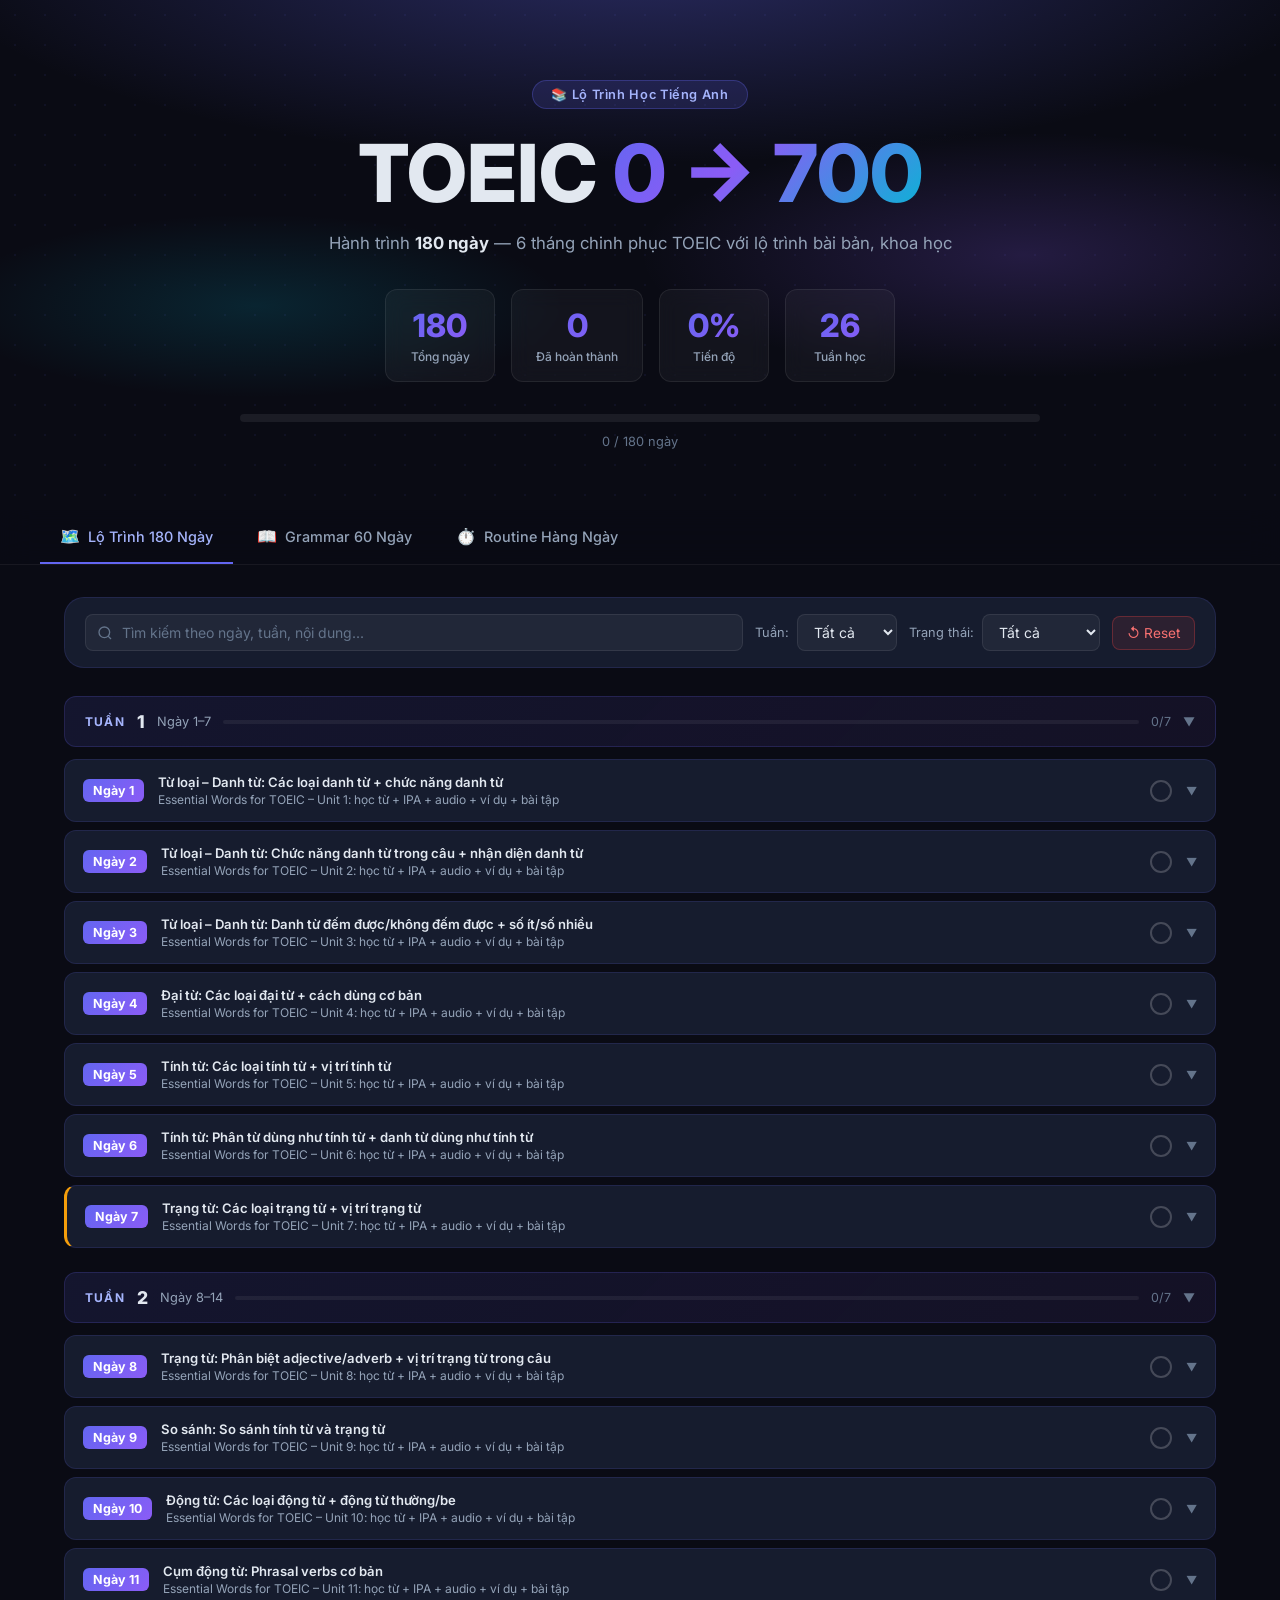
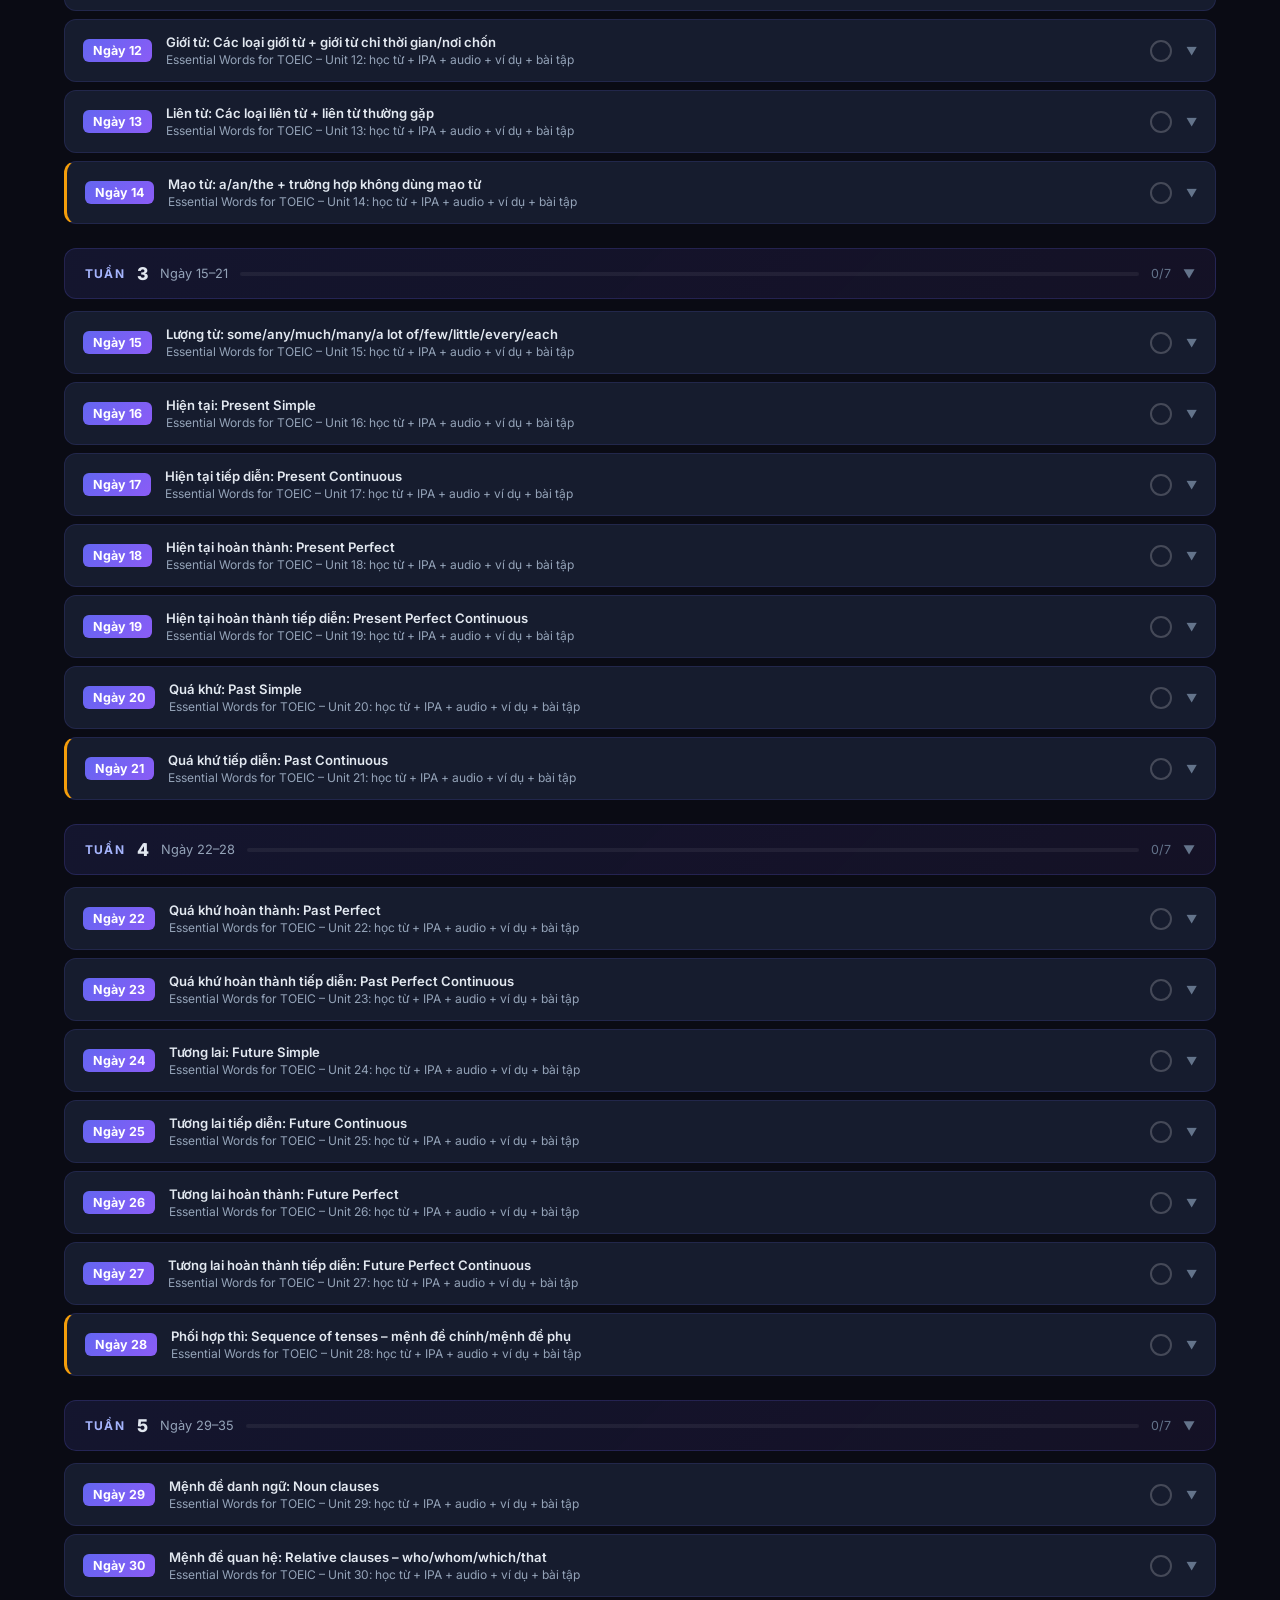
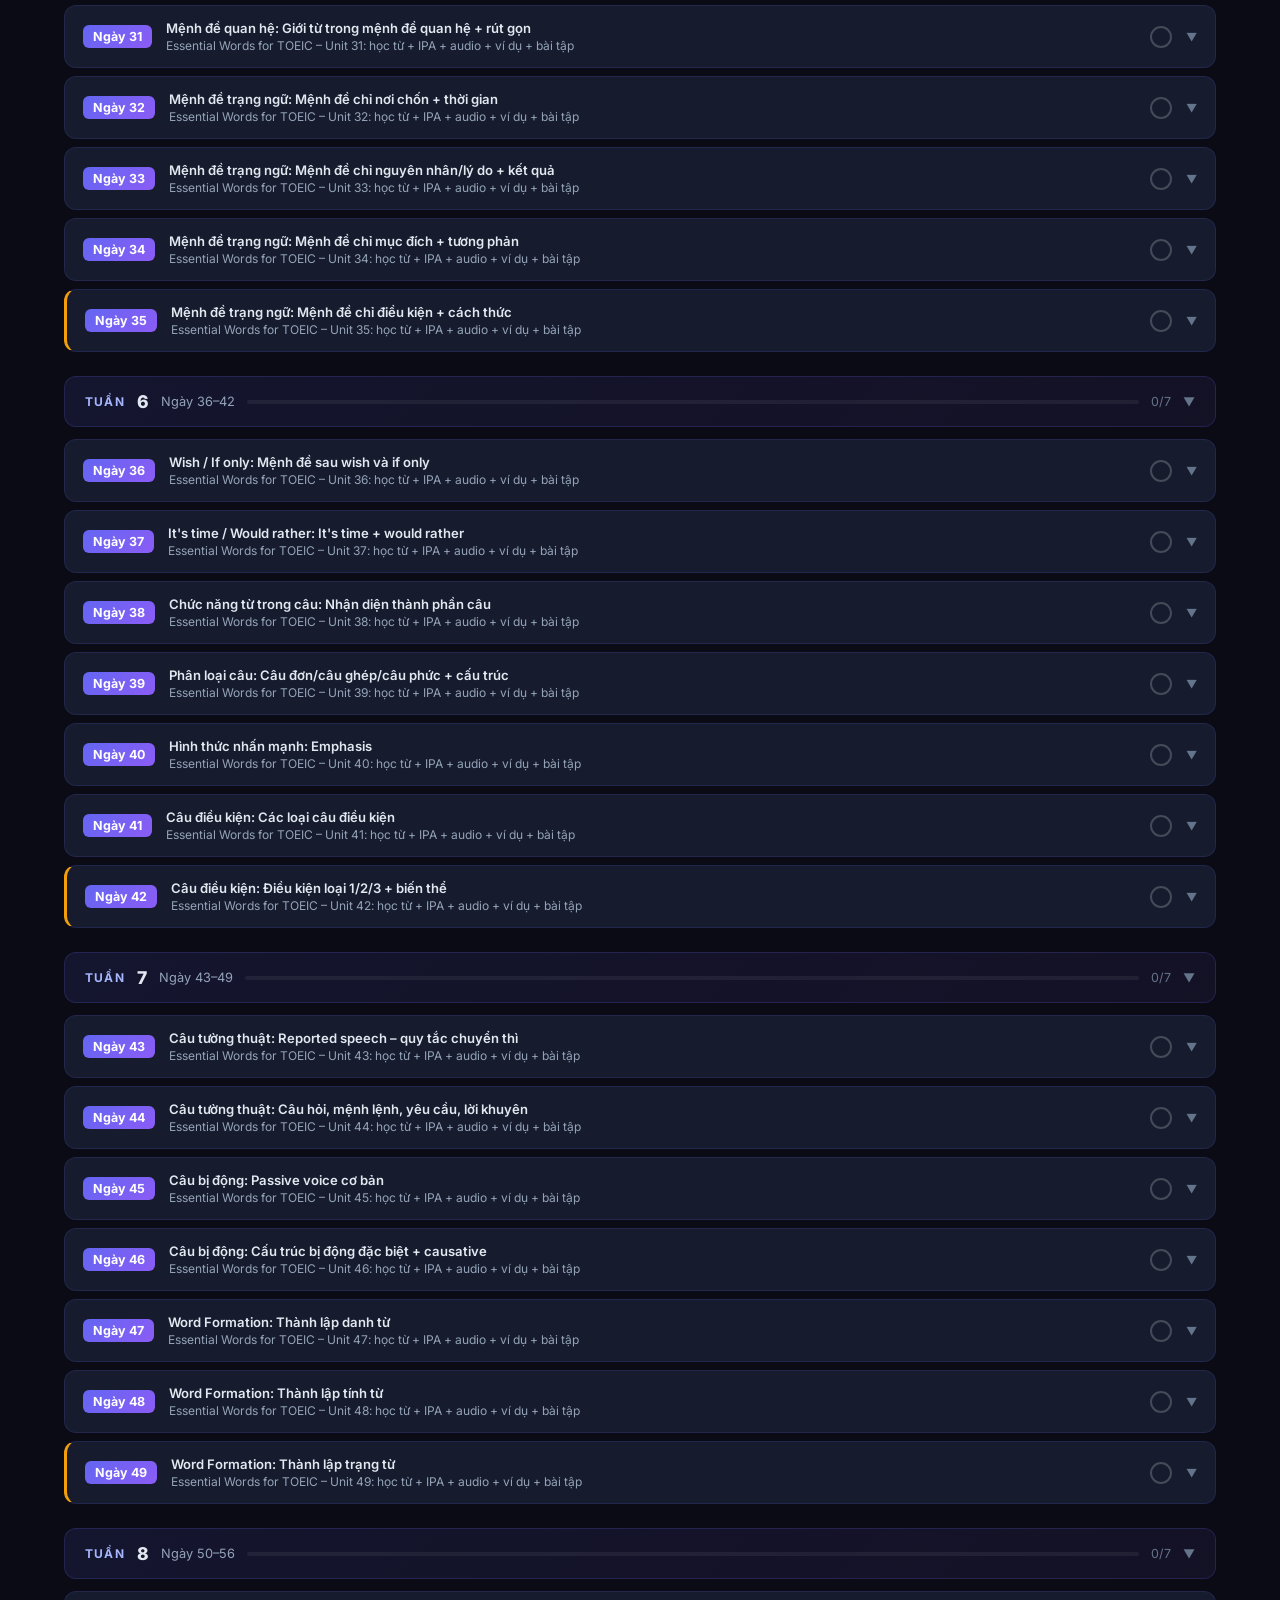
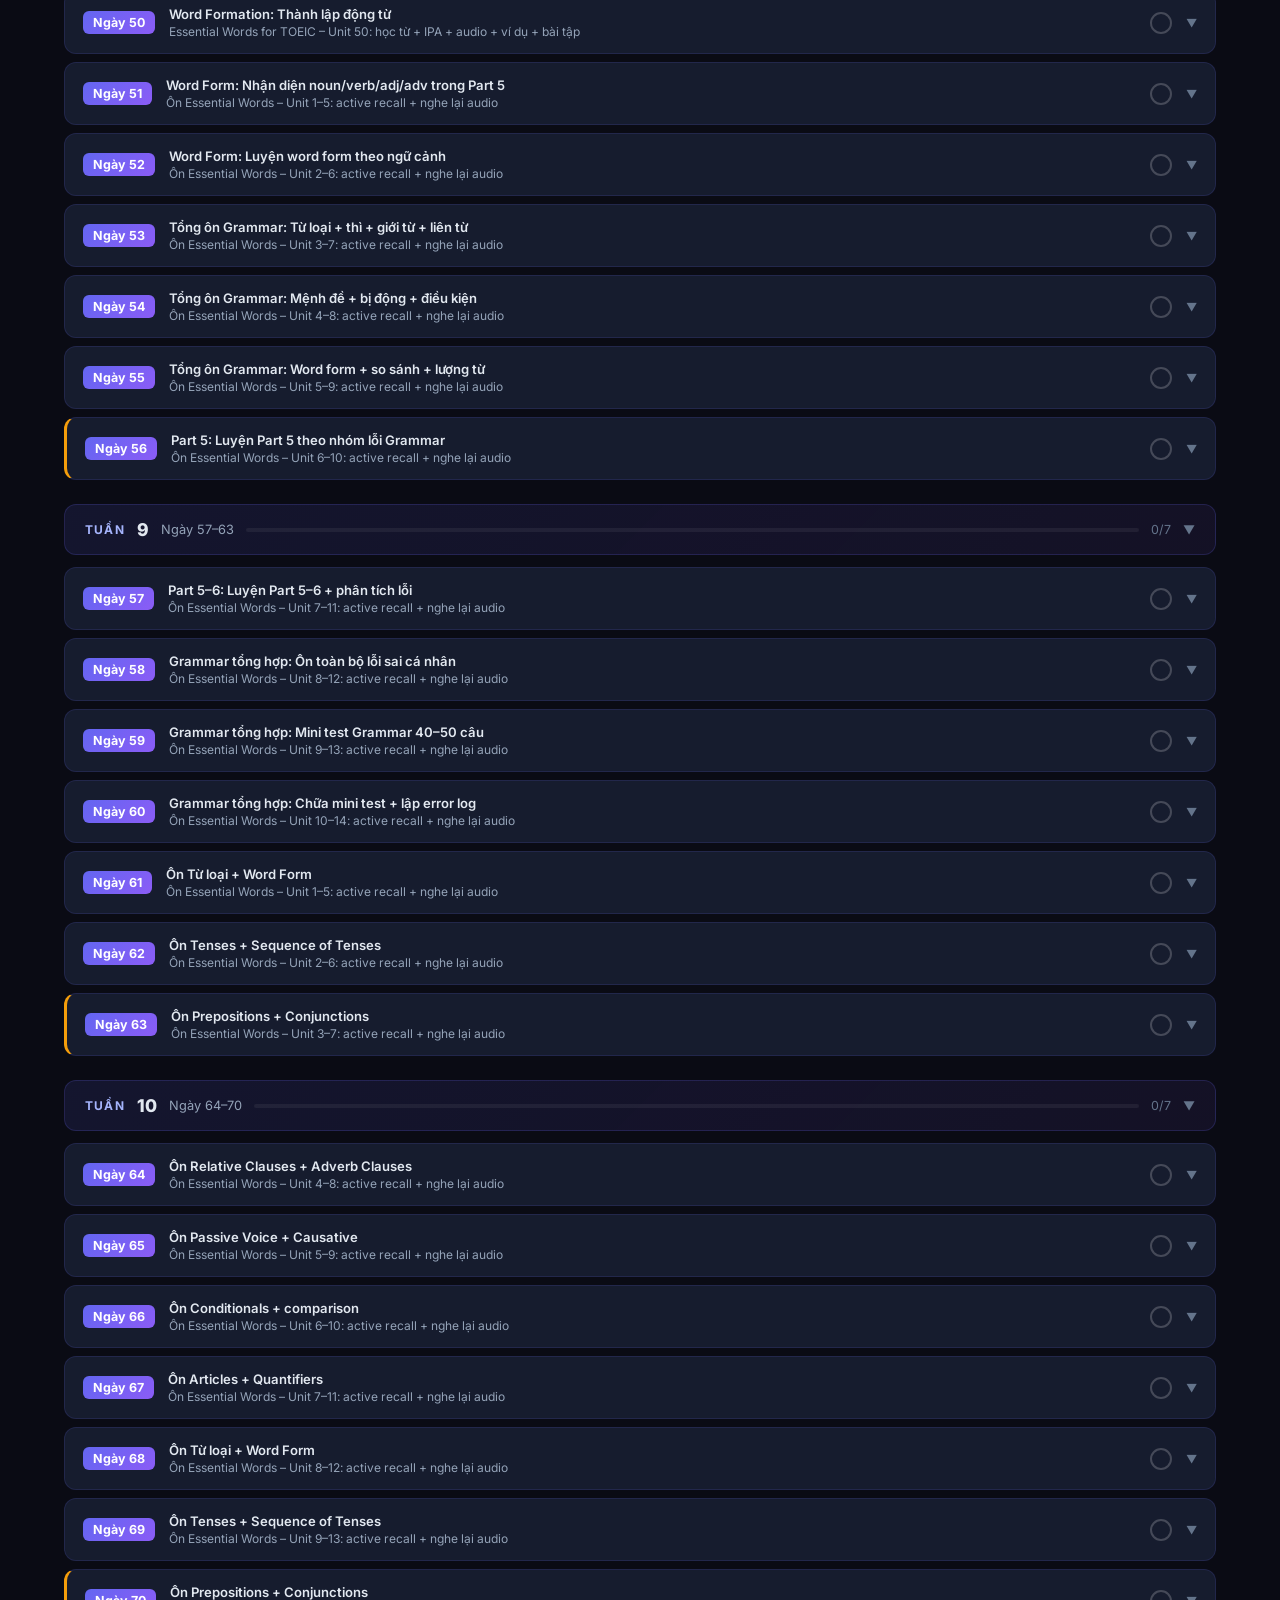
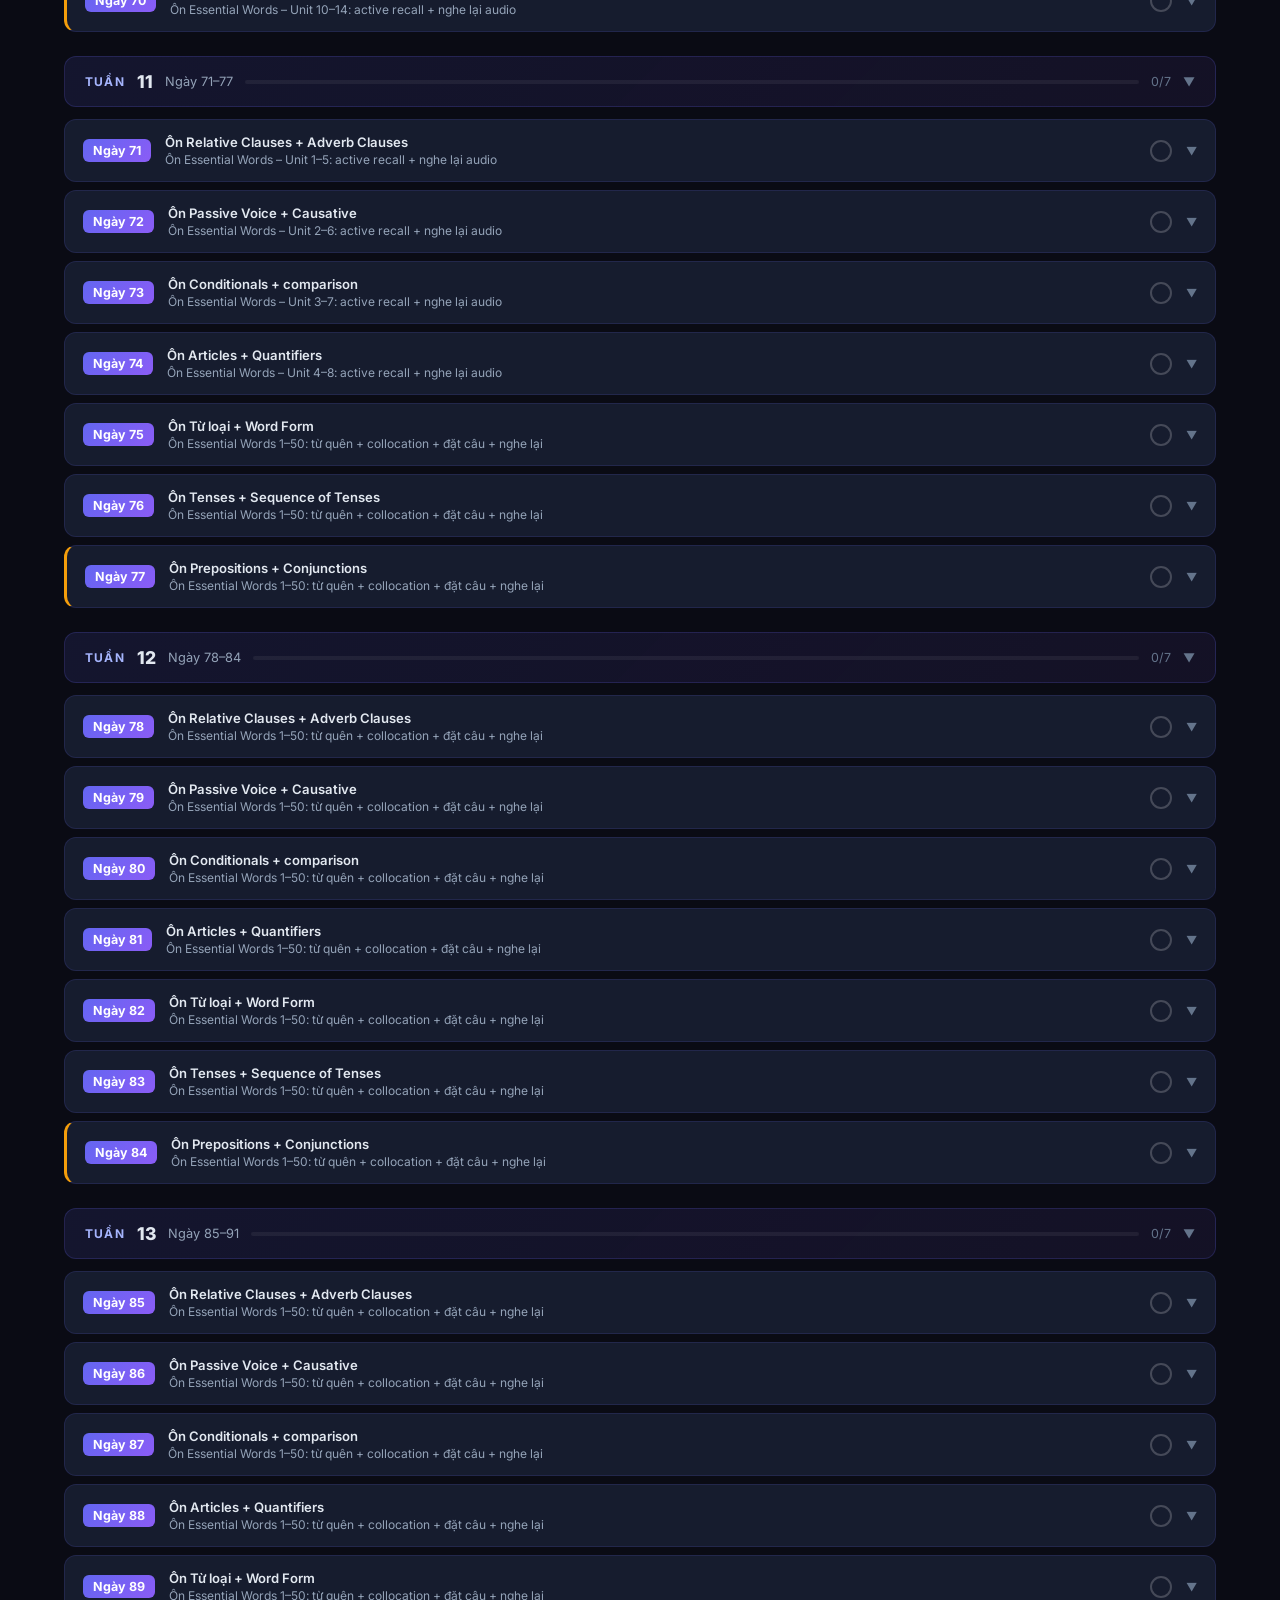
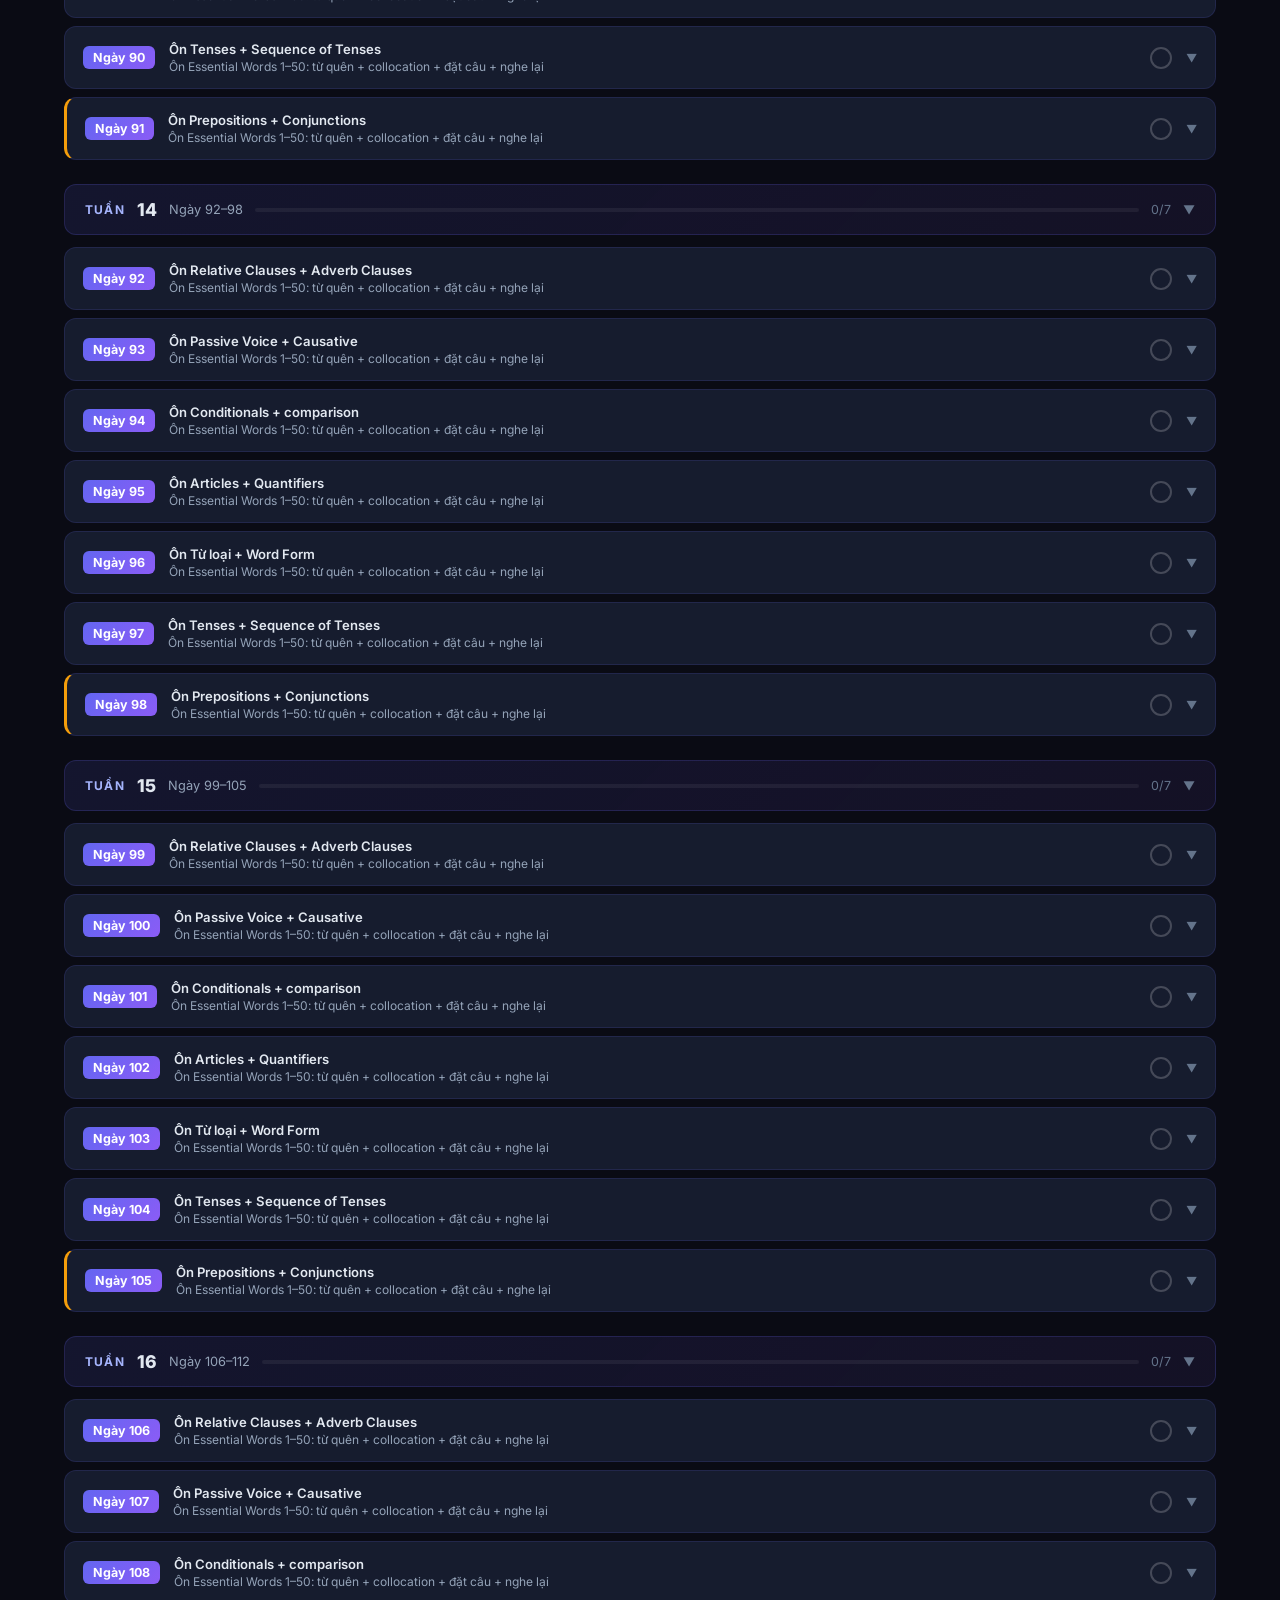
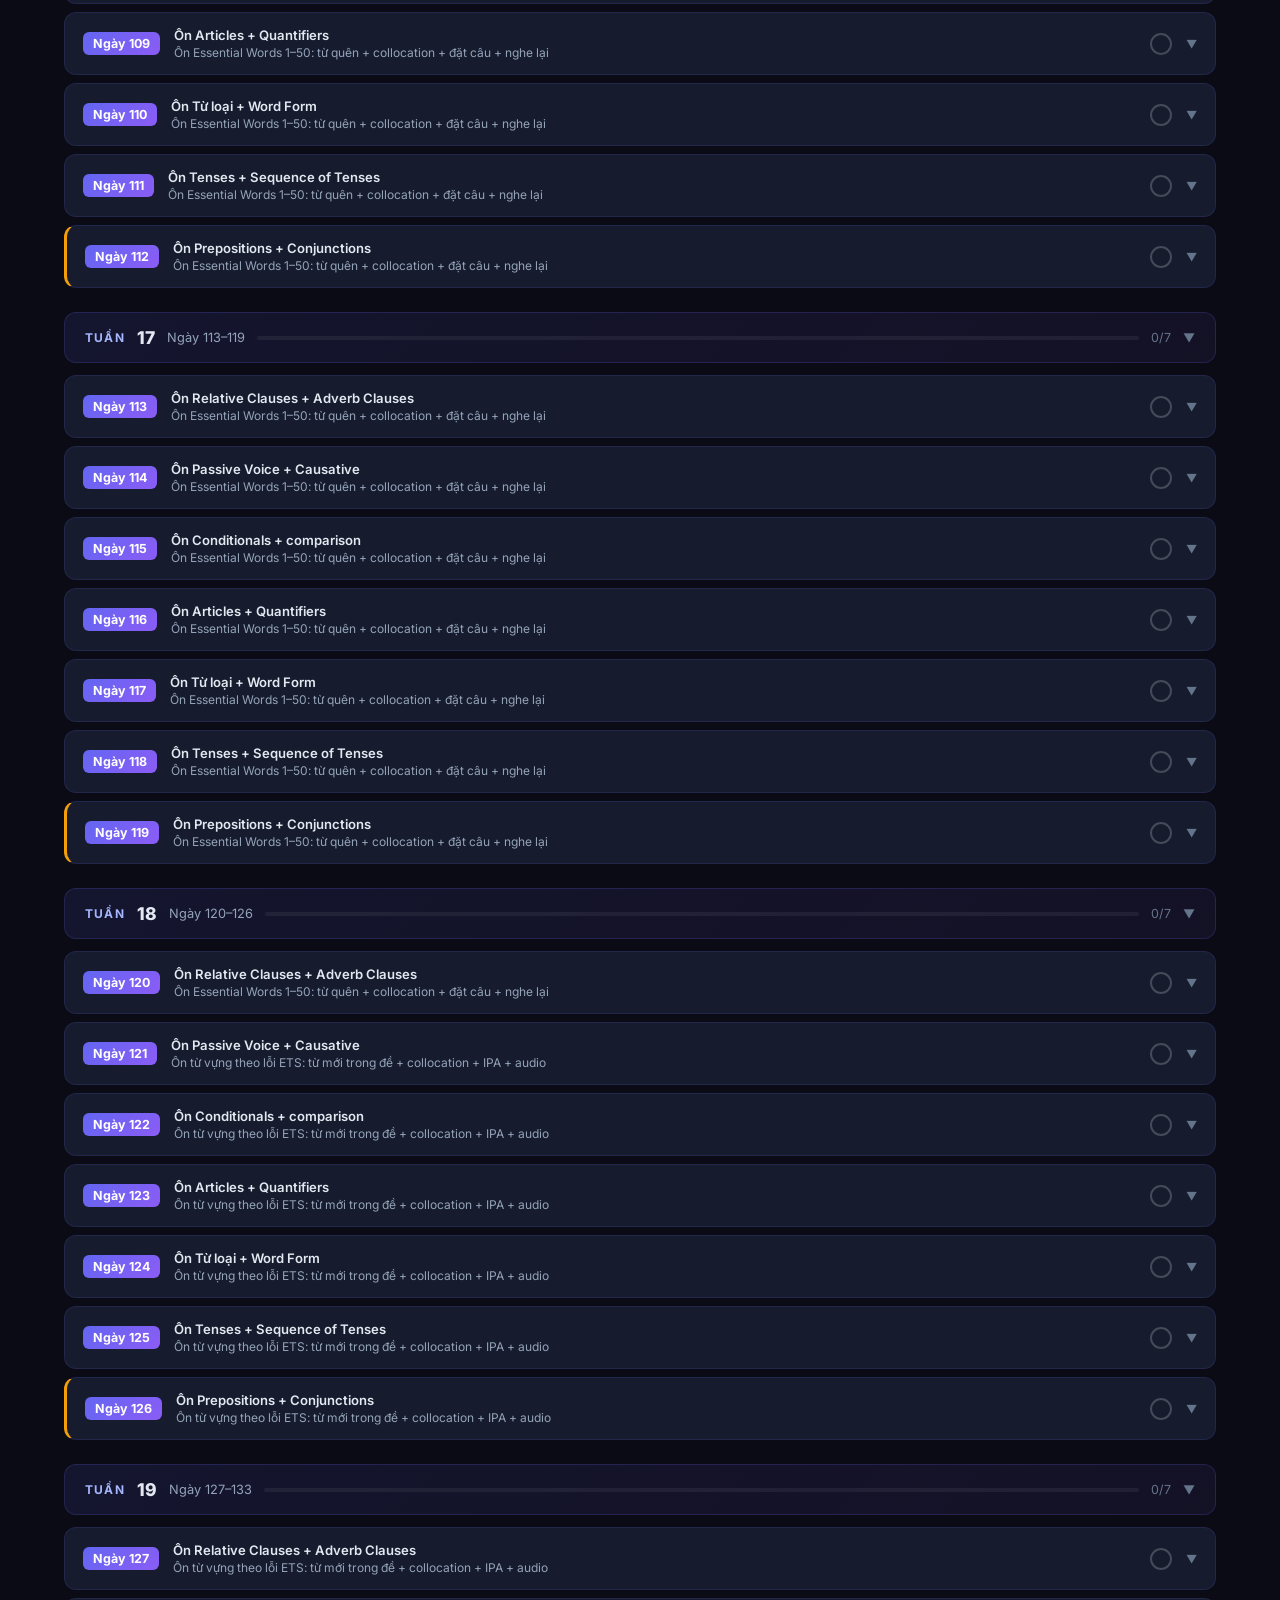
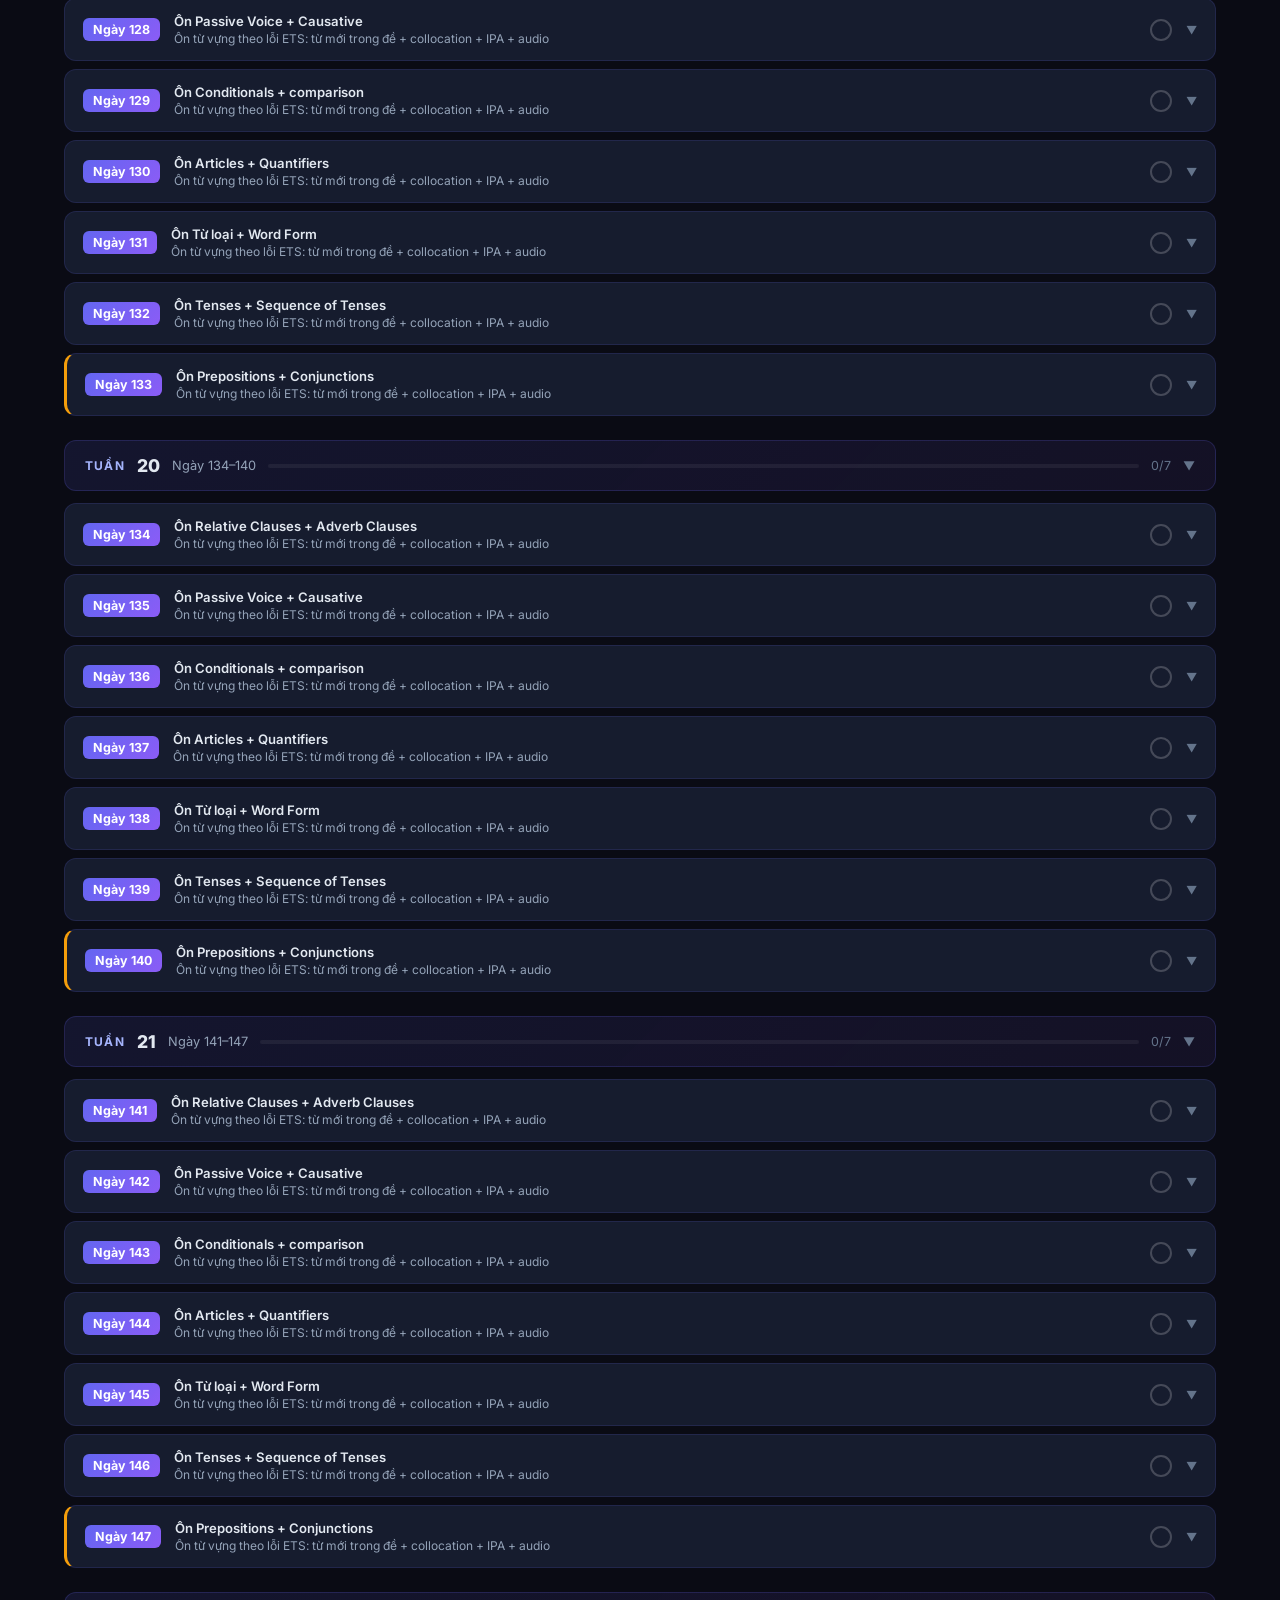
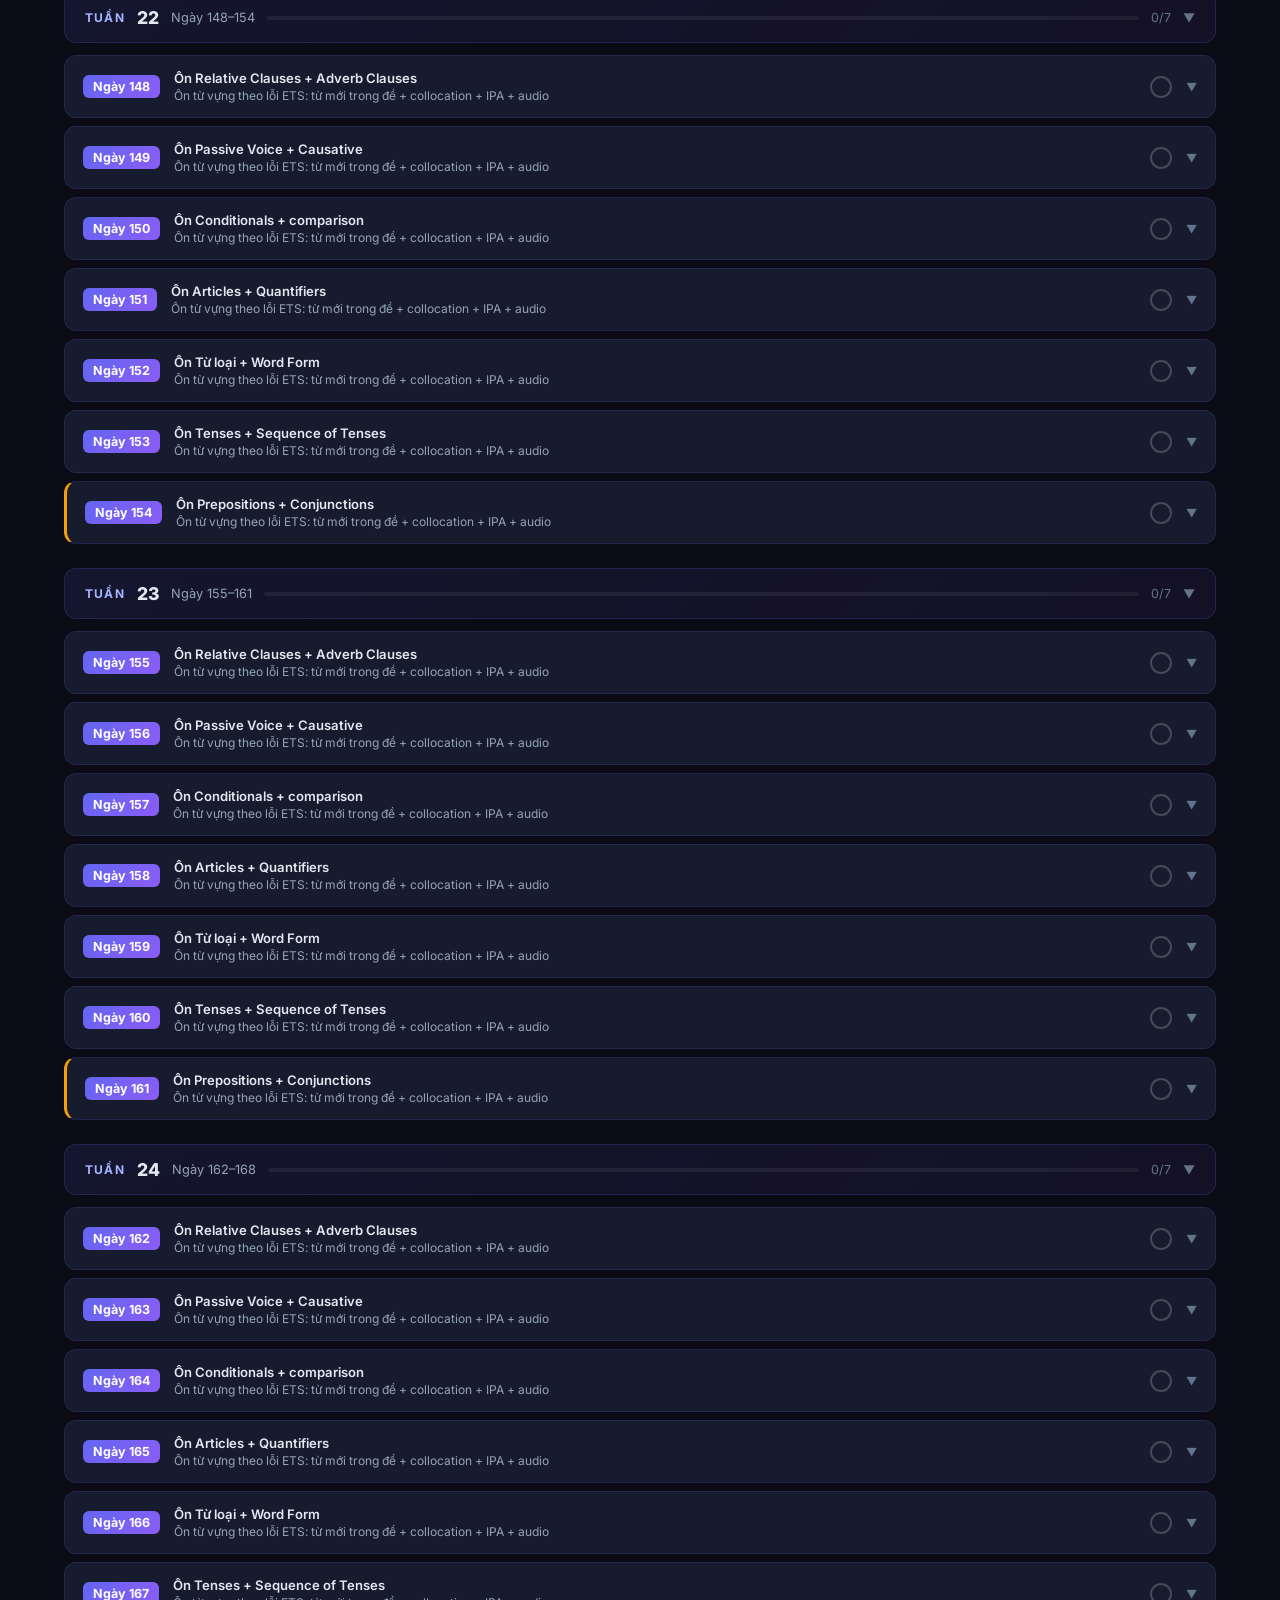
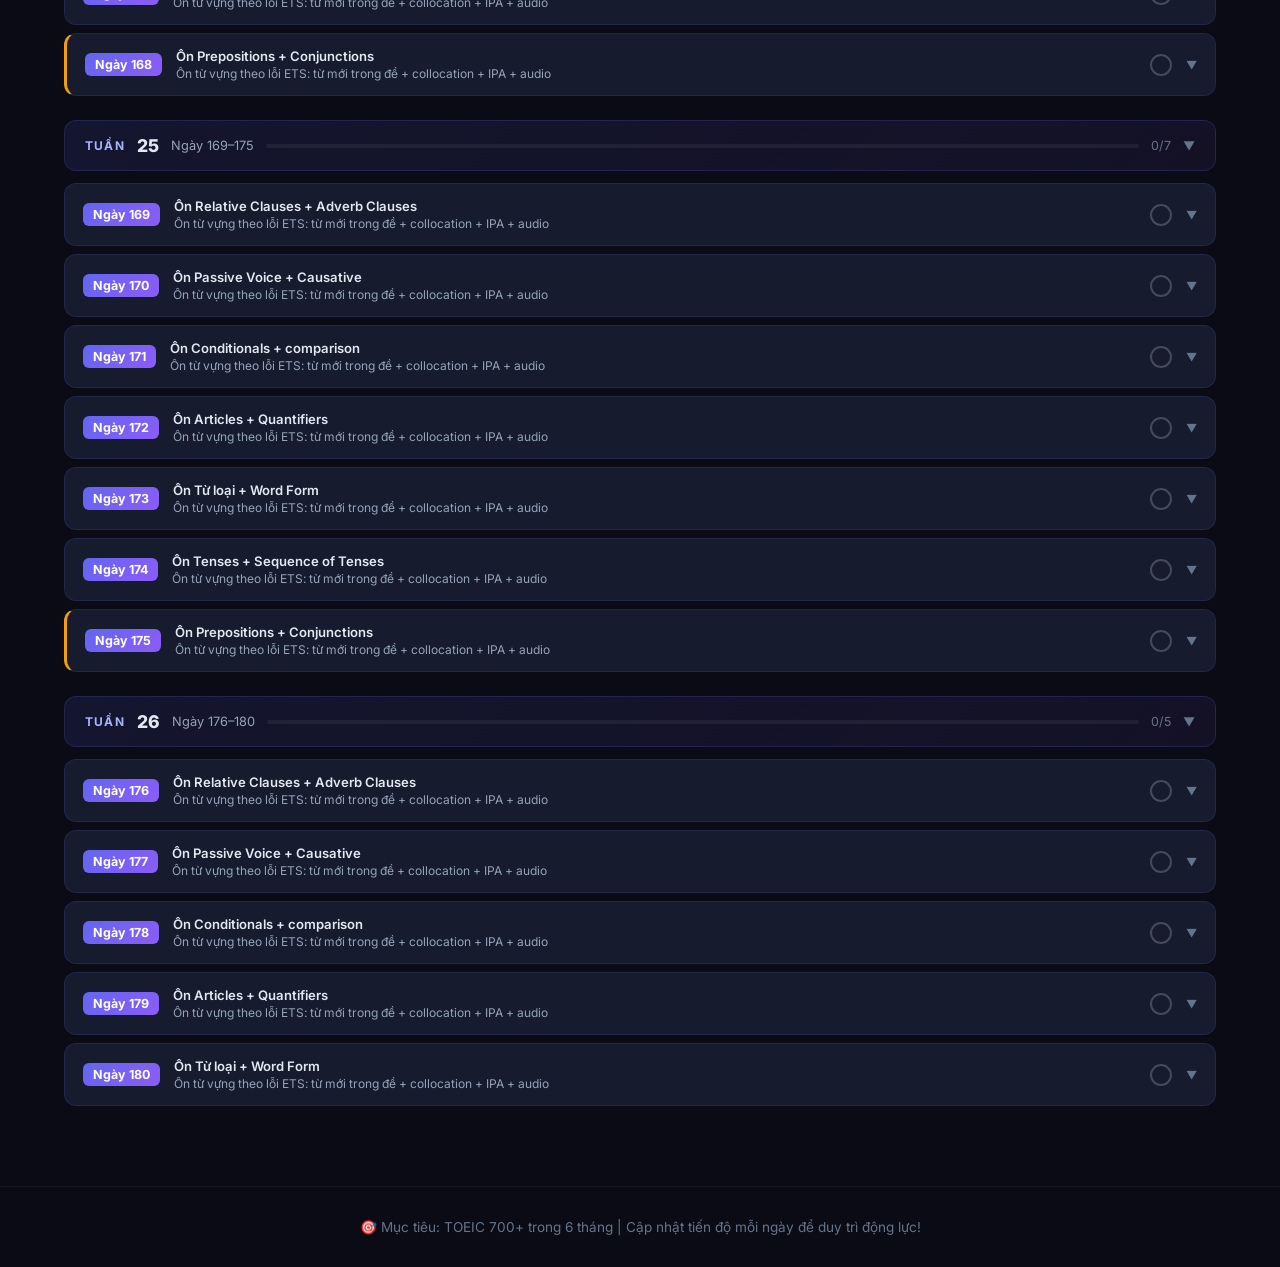
==== index.html @ 0b54d1a4 "web tinh" ====
﻿<!DOCTYPE html>
<html lang="vi">
<head>
  <meta charset="UTF-8" />
  <meta name="viewport" content="width=device-width, initial-scale=1.0" />
  <title>Lộ Trình TOEIC 0 → 700 | 6 Tháng</title>
  <meta name="description" content="Lộ trình học TOEIC từ 0 lên 700 trong 6 tháng – 180 ngày học có cấu trúc với IPA, Grammar, Vocabulary, Listening và ETS." />
  <link rel="preconnect" href="https://fonts.googleapis.com" />
  <link rel="preconnect" href="https://fonts.gstatic.com" crossorigin />
  <link href="https://fonts.googleapis.com/css2?family=Inter:wght@300;400;500;600;700;800&family=JetBrains+Mono:wght@400;500&display=swap" rel="stylesheet" />
  <link rel="stylesheet" href="style.css" />
</head>
<body>
  <header class="hero" id="top">
    <div class="hero-bg"></div>
    <div class="hero-content">
      <div class="badge">📚 Lộ Trình Học Tiếng Anh</div>
      <h1 class="hero-title">TOEIC <span class="gradient-text">0 → 700</span></h1>
      <p class="hero-subtitle">Hành trình <strong>180 ngày</strong> — 6 tháng chinh phục TOEIC với lộ trình bài bản, khoa học</p>
      <div class="hero-stats" id="hero-stats">
        <div class="stat-card">
          <span class="stat-number" id="stat-total">180</span>
          <span class="stat-label">Tổng ngày</span>
        </div>
        <div class="stat-card">
          <span class="stat-number" id="stat-done">0</span>
          <span class="stat-label">Đã hoàn thành</span>
        </div>
        <div class="stat-card">
          <span class="stat-number" id="stat-percent">0%</span>
          <span class="stat-label">Tiến độ</span>
        </div>
        <div class="stat-card">
          <span class="stat-number">26</span>
          <span class="stat-label">Tuần học</span>
        </div>
      </div>
      <div class="progress-bar-wrap">
        <div class="progress-bar-track">
          <div class="progress-bar-fill" id="global-progress-bar"></div>
        </div>
        <span class="progress-label" id="progress-label">0 / 180 ngày</span>
      </div>
    </div>
  </header>

  <nav class="tab-nav" id="tab-nav">
    <div class="tab-container">
      <button class="tab-btn active" id="tab-roadmap" onclick="switchTab('roadmap')">
        <span class="tab-icon">🗺️</span> Lộ Trình 180 Ngày
      </button>
      <button class="tab-btn" id="tab-grammar" onclick="switchTab('grammar')">
        <span class="tab-icon">📖</span> Grammar 60 Ngày
      </button>
      <button class="tab-btn" id="tab-routine" onclick="switchTab('routine')">
        <span class="tab-icon">⏱️</span> Routine Hàng Ngày
      </button>
    </div>
  </nav>

  <main class="main-content">
    <section id="panel-roadmap" class="panel active">
      <div class="filter-bar">
        <div class="search-wrap">
          <svg class="search-icon" viewBox="0 0 24 24" fill="none" stroke="currentColor" stroke-width="2"><circle cx="11" cy="11" r="8"/><path d="m21 21-4.35-4.35"/></svg>
          <input type="text" id="search-input" class="search-input" placeholder="Tìm kiếm theo ngày, tuần, nội dung..." oninput="filterRoadmap()" />
        </div>
        <div class="filter-group">
          <label class="filter-label">Tuần:</label>
          <select id="week-filter" class="filter-select" onchange="filterRoadmap()">
            <option value="">Tất cả</option>
          </select>
        </div>
        <div class="filter-group">
          <label class="filter-label">Trạng thái:</label>
          <select id="status-filter" class="filter-select" onchange="filterRoadmap()">
            <option value="">Tất cả</option>
            <option value="done">Đã xong</option>
            <option value="pending">Chưa xong</option>
          </select>
        </div>
        <button class="btn-reset" onclick="resetFilters()">↺ Reset</button>
      </div>
      <div id="week-groups" class="week-groups"></div>
    </section>

    <section id="panel-grammar" class="panel">
      <div class="grammar-intro">
        <h2 class="section-title">📖 Lịch Grammar 60 Ngày</h2>
        <p class="section-desc">Hệ thống ngữ pháp từ cơ bản đến nâng cao, phù hợp cho TOEIC Part 5–6</p>
      </div>
      <div class="grammar-grid" id="grammar-grid"></div>
    </section>

    <section id="panel-routine" class="panel">
      <div class="routine-intro">
        <h2 class="section-title">⏱️ Routine Học Theo Giai Đoạn</h2>
        <p class="section-desc">Phân bổ thời gian tối ưu cho từng kỹ năng theo từng giai đoạn học tập</p>
      </div>
      <div class="routine-cards" id="routine-cards"></div>
      <div class="tips-section">
        <h3 class="tips-title">💡 Mẹo Học Hiệu Quả</h3>
        <div class="tips-grid">
          <div class="tip-card">
            <div class="tip-icon">🎧</div>
            <h4>Shadowing</h4>
            <p>Nghe audio → đọc transcript → nghe lại → shadowing. Lặp lại mỗi đoạn 3–5 lần.</p>
          </div>
          <div class="tip-card">
            <div class="tip-icon">📝</div>
            <h4>Error Log</h4>
            <p>Ghi lại mọi câu sai vào Error Log. Ôn lại cuối tuần để không lặp lỗi.</p>
          </div>
          <div class="tip-card">
            <div class="tip-icon">🔄</div>
            <h4>Active Recall</h4>
            <p>Không nhìn sách, tự nhớ nghĩa từ + collocation + đặt câu ví dụ.</p>
          </div>
          <div class="tip-card">
            <div class="tip-icon">📊</div>
            <h4>Spaced Repetition</h4>
            <p>Ôn từ cũ 10–15 phút mỗi ngày trước khi học từ mới.</p>
          </div>
        </div>
      </div>
    </section>
  </main>

  <button class="back-to-top" id="back-to-top" onclick="window.scrollTo({top:0,behavior:'smooth'})">↑</button>

  <footer class="footer">
    <p>🎯 Mục tiêu: TOEIC 700+ trong 6 tháng | Cập nhật tiến độ mỗi ngày để duy trì động lực!</p>
  </footer>

  <script src="app.js"></script>
</body>
</html>
---- style.css ----
﻿/* ===================================
   TOEIC 0→700 ROADMAP — STYLE SHEET
   =================================== */

*, *::before, *::after { box-sizing: border-box; margin: 0; padding: 0; }

:root {
  --bg: #0a0b14;
  --bg2: #0f1120;
  --bg3: #141828;
  --card: #161c2e;
  --card-border: rgba(99,102,241,0.15);
  --accent: #6366f1;
  --accent2: #8b5cf6;
  --accent3: #06b6d4;
  --green: #10b981;
  --yellow: #f59e0b;
  --red: #ef4444;
  --text: #e2e8f0;
  --text-muted: #94a3b8;
  --text-dim: #64748b;
  --radius: 12px;
  --radius-lg: 20px;
  --transition: 0.25s cubic-bezier(0.4,0,0.2,1);
}

html { scroll-behavior: smooth; }
body { font-family: 'Inter', sans-serif; background: var(--bg); color: var(--text); min-height: 100vh; }

/* ========== HERO ========== */
.hero {
  position: relative;
  padding: 80px 24px 60px;
  text-align: center;
  overflow: hidden;
}
.hero-bg {
  position: absolute; inset: 0;
  background: radial-gradient(ellipse 80% 60% at 50% -10%, rgba(99,102,241,0.35) 0%, transparent 70%),
              radial-gradient(ellipse 50% 40% at 80% 50%, rgba(139,92,246,0.2) 0%, transparent 60%),
              radial-gradient(ellipse 40% 30% at 20% 60%, rgba(6,182,212,0.15) 0%, transparent 60%);
  z-index: 0;
}
.hero-bg::before {
  content: '';
  position: absolute; inset: 0;
  background-image: radial-gradient(rgba(99,102,241,0.07) 1px, transparent 1px);
  background-size: 30px 30px;
}
.hero-content { position: relative; z-index: 1; max-width: 800px; margin: 0 auto; }

.badge {
  display: inline-block;
  background: rgba(99,102,241,0.15);
  border: 1px solid rgba(99,102,241,0.3);
  color: #a5b4fc;
  padding: 6px 18px;
  border-radius: 50px;
  font-size: 0.8rem;
  font-weight: 600;
  letter-spacing: 0.05em;
  margin-bottom: 20px;
  animation: fadeInDown 0.6s ease;
}
.hero-title {
  font-size: clamp(2.8rem, 7vw, 5rem);
  font-weight: 800;
  line-height: 1.1;
  margin-bottom: 16px;
  animation: fadeInDown 0.7s ease;
}
.gradient-text {
  background: linear-gradient(135deg, #6366f1 0%, #8b5cf6 40%, #06b6d4 100%);
  -webkit-background-clip: text;
  -webkit-text-fill-color: transparent;
  background-clip: text;
}
.hero-subtitle {
  font-size: 1.05rem;
  color: var(--text-muted);
  margin-bottom: 36px;
  animation: fadeInDown 0.8s ease;
}
.hero-subtitle strong { color: var(--text); }

/* Stats */
.hero-stats {
  display: flex;
  justify-content: center;
  gap: 16px;
  flex-wrap: wrap;
  margin-bottom: 32px;
  animation: fadeInUp 0.9s ease;
}
.stat-card {
  background: rgba(255,255,255,0.04);
  border: 1px solid rgba(255,255,255,0.08);
  border-radius: var(--radius);
  padding: 16px 24px;
  min-width: 110px;
  backdrop-filter: blur(10px);
  transition: transform var(--transition), border-color var(--transition);
}
.stat-card:hover { transform: translateY(-3px); border-color: rgba(99,102,241,0.4); }
.stat-number {
  display: block;
  font-size: 2rem;
  font-weight: 800;
  background: linear-gradient(135deg, #6366f1, #8b5cf6);
  -webkit-background-clip: text;
  -webkit-text-fill-color: transparent;
  background-clip: text;
}
.stat-label { font-size: 0.75rem; color: var(--text-muted); font-weight: 500; }

/* Progress bar */
.progress-bar-wrap { animation: fadeInUp 1s ease; }
.progress-bar-track {
  height: 8px;
  background: rgba(255,255,255,0.07);
  border-radius: 50px;
  overflow: hidden;
  margin-bottom: 8px;
}
.progress-bar-fill {
  height: 100%;
  width: 0%;
  background: linear-gradient(90deg, #6366f1, #8b5cf6, #06b6d4);
  border-radius: 50px;
  transition: width 1s cubic-bezier(0.4,0,0.2,1);
  box-shadow: 0 0 12px rgba(99,102,241,0.6);
}
.progress-label { font-size: 0.8rem; color: var(--text-dim); }

/* ========== TAB NAV ========== */
.tab-nav {
  position: sticky;
  top: 0;
  z-index: 100;
  background: rgba(10,11,20,0.85);
  backdrop-filter: blur(16px);
  border-bottom: 1px solid rgba(255,255,255,0.06);
  padding: 0 24px;
}
.tab-container {
  max-width: 1200px;
  margin: 0 auto;
  display: flex;
  gap: 4px;
}
.tab-btn {
  background: none;
  border: none;
  color: var(--text-muted);
  padding: 16px 20px;
  font-size: 0.9rem;
  font-weight: 500;
  cursor: pointer;
  border-bottom: 2px solid transparent;
  transition: all var(--transition);
  display: flex;
  align-items: center;
  gap: 8px;
  font-family: inherit;
  white-space: nowrap;
}
.tab-btn:hover { color: var(--text); }
.tab-btn.active { color: #a5b4fc; border-bottom-color: var(--accent); }
.tab-icon { font-size: 1rem; }

/* ========== PANEL ========== */
.main-content { max-width: 1200px; margin: 0 auto; padding: 32px 24px 80px; }
.panel { display: none; animation: fadeIn 0.4s ease; }
.panel.active { display: block; }

/* ========== FILTER BAR ========== */
.filter-bar {
  display: flex;
  align-items: center;
  gap: 12px;
  flex-wrap: wrap;
  margin-bottom: 28px;
  padding: 16px 20px;
  background: var(--card);
  border: 1px solid var(--card-border);
  border-radius: var(--radius-lg);
}
.search-wrap {
  position: relative;
  flex: 1;
  min-width: 220px;
}
.search-icon {
  position: absolute;
  left: 12px; top: 50%;
  transform: translateY(-50%);
  width: 16px; height: 16px;
  color: var(--text-dim);
}
.search-input {
  width: 100%;
  background: rgba(255,255,255,0.05);
  border: 1px solid rgba(255,255,255,0.08);
  border-radius: 8px;
  color: var(--text);
  padding: 9px 12px 9px 36px;
  font-size: 0.875rem;
  font-family: inherit;
  transition: border-color var(--transition);
  outline: none;
}
.search-input:focus { border-color: var(--accent); }
.search-input::placeholder { color: var(--text-dim); }
.filter-group { display: flex; align-items: center; gap: 8px; }
.filter-label { font-size: 0.8rem; color: var(--text-muted); white-space: nowrap; }
.filter-select {
  background: rgba(255,255,255,0.05);
  border: 1px solid rgba(255,255,255,0.08);
  border-radius: 8px;
  color: var(--text);
  padding: 8px 12px;
  font-size: 0.875rem;
  font-family: inherit;
  cursor: pointer;
  outline: none;
  transition: border-color var(--transition);
}
.filter-select:focus { border-color: var(--accent); }
.filter-select option { background: var(--bg2); }
.btn-reset {
  background: rgba(239,68,68,0.1);
  border: 1px solid rgba(239,68,68,0.3);
  color: #f87171;
  padding: 8px 14px;
  border-radius: 8px;
  font-size: 0.85rem;
  cursor: pointer;
  font-family: inherit;
  transition: all var(--transition);
  white-space: nowrap;
}
.btn-reset:hover { background: rgba(239,68,68,0.2); }

/* ========== WEEK GROUPS ========== */
.week-groups { display: flex; flex-direction: column; gap: 24px; }
.week-group {}
.week-header {
  display: flex;
  align-items: center;
  gap: 12px;
  padding: 14px 20px;
  background: linear-gradient(135deg, rgba(99,102,241,0.12), rgba(139,92,246,0.08));
  border: 1px solid rgba(99,102,241,0.2);
  border-radius: var(--radius);
  margin-bottom: 12px;
  cursor: pointer;
  user-select: none;
  transition: all var(--transition);
}
.week-header:hover { border-color: rgba(99,102,241,0.4); background: linear-gradient(135deg, rgba(99,102,241,0.18), rgba(139,92,246,0.12)); }
.week-label {
  font-size: 0.75rem;
  font-weight: 700;
  letter-spacing: 0.1em;
  text-transform: uppercase;
  color: #a5b4fc;
}
.week-number { font-size: 1.1rem; font-weight: 800; color: var(--text); }
.week-days { font-size: 0.8rem; color: var(--text-muted); }
.week-progress-mini {
  flex: 1;
  height: 4px;
  background: rgba(255,255,255,0.06);
  border-radius: 50px;
  overflow: hidden;
  min-width: 60px;
}
.week-progress-fill {
  height: 100%;
  background: linear-gradient(90deg, #6366f1, #8b5cf6);
  border-radius: 50px;
  transition: width 0.6s ease;
}
.week-count { font-size: 0.78rem; color: var(--text-dim); white-space: nowrap; }
.week-toggle { color: var(--text-dim); font-size: 0.75rem; transition: transform 0.3s; }
.week-toggle.open { transform: rotate(180deg); }

.day-list { display: flex; flex-direction: column; gap: 8px; }
.day-card {
  background: var(--card);
  border: 1px solid var(--card-border);
  border-radius: var(--radius);
  overflow: hidden;
  transition: all var(--transition);
}
.day-card:hover { border-color: rgba(99,102,241,0.3); transform: translateX(2px); }
.day-card.is-done { border-left: 3px solid var(--green); }
.day-card.is-review { border-left: 3px solid var(--yellow); }

.day-header {
  display: flex;
  align-items: center;
  gap: 14px;
  padding: 14px 18px;
  cursor: pointer;
}
.day-num {
  background: linear-gradient(135deg, #6366f1, #8b5cf6);
  color: white;
  font-weight: 700;
  font-size: 0.78rem;
  padding: 4px 10px;
  border-radius: 6px;
  min-width: 54px;
  text-align: center;
}
.day-summary {
  flex: 1;
  min-width: 0;
}
.day-grammar-tag {
  font-size: 0.82rem;
  font-weight: 600;
  color: var(--text);
  white-space: nowrap;
  overflow: hidden;
  text-overflow: ellipsis;
}
.day-vocab-tag {
  font-size: 0.75rem;
  color: var(--text-muted);
  white-space: nowrap;
  overflow: hidden;
  text-overflow: ellipsis;
  margin-top: 2px;
}
.done-checkbox {
  width: 22px; height: 22px;
  border-radius: 50%;
  border: 2px solid rgba(255,255,255,0.2);
  background: transparent;
  cursor: pointer;
  display: flex; align-items: center; justify-content: center;
  transition: all var(--transition);
  flex-shrink: 0;
  font-size: 0.85rem;
}
.done-checkbox.checked { background: var(--green); border-color: var(--green); }
.day-expand-icon { color: var(--text-dim); font-size: 0.7rem; transition: transform 0.3s; flex-shrink: 0; }
.day-expand-icon.open { transform: rotate(180deg); }

.day-body {
  display: none;
  padding: 0 18px 16px;
  border-top: 1px solid rgba(255,255,255,0.05);
}
.day-body.open { display: block; }

.detail-grid {
  display: grid;
  grid-template-columns: repeat(auto-fit, minmax(240px, 1fr));
  gap: 10px;
  margin-top: 14px;
}
.detail-item {
  background: rgba(255,255,255,0.03);
  border: 1px solid rgba(255,255,255,0.06);
  border-radius: 8px;
  padding: 10px 14px;
}
.detail-label {
  font-size: 0.68rem;
  font-weight: 700;
  letter-spacing: 0.08em;
  text-transform: uppercase;
  margin-bottom: 4px;
}
.detail-value { font-size: 0.83rem; color: var(--text-muted); line-height: 1.5; }
.label-ipa { color: #38bdf8; }
.label-grammar { color: #a78bfa; }
.label-vocab { color: #34d399; }
.label-listening { color: #fbbf24; }
.label-books { color: #f472b6; }
.label-routine { color: #fb923c; }
.label-review { color: #a5f3fc; }

.routine-chip {
  display: inline-block;
  background: rgba(249,115,22,0.12);
  border: 1px solid rgba(249,115,22,0.25);
  color: #fb923c;
  padding: 4px 10px;
  border-radius: 50px;
  font-size: 0.75rem;
  margin-top: 6px;
  font-family: 'JetBrains Mono', monospace;
}

/* ========== GRAMMAR GRID ========== */
.grammar-intro, .routine-intro { margin-bottom: 28px; }
.section-title { font-size: 1.5rem; font-weight: 700; margin-bottom: 8px; }
.section-desc { color: var(--text-muted); font-size: 0.9rem; }

.grammar-grid {
  display: grid;
  grid-template-columns: repeat(auto-fill, minmax(280px, 1fr));
  gap: 14px;
}
.grammar-card {
  background: var(--card);
  border: 1px solid var(--card-border);
  border-radius: var(--radius);
  padding: 16px 18px;
  transition: all var(--transition);
  position: relative;
  overflow: hidden;
}
.grammar-card::before {
  content: '';
  position: absolute;
  top: 0; left: 0; right: 0;
  height: 2px;
  background: linear-gradient(90deg, var(--accent), var(--accent2));
  opacity: 0;
  transition: opacity var(--transition);
}
.grammar-card:hover { border-color: rgba(99,102,241,0.35); transform: translateY(-2px); box-shadow: 0 8px 24px rgba(0,0,0,0.3); }
.grammar-card:hover::before { opacity: 1; }
.grammar-day-badge {
  font-size: 0.7rem;
  font-weight: 700;
  letter-spacing: 0.08em;
  color: #a5b4fc;
  margin-bottom: 6px;
  text-transform: uppercase;
}
.grammar-topic {
  font-size: 0.92rem;
  font-weight: 700;
  color: var(--text);
  margin-bottom: 6px;
}
.grammar-content { font-size: 0.82rem; color: var(--text-muted); line-height: 1.5; }

/* ========== ROUTINE ========== */
.routine-cards { display: flex; flex-direction: column; gap: 16px; margin-bottom: 40px; }
.routine-card {
  background: var(--card);
  border: 1px solid var(--card-border);
  border-radius: var(--radius-lg);
  padding: 24px;
  display: grid;
  grid-template-columns: auto 1fr;
  gap: 20px;
  transition: all var(--transition);
}
.routine-card:hover { border-color: rgba(99,102,241,0.3); transform: translateY(-2px); }
.routine-period-badge {
  background: linear-gradient(135deg, rgba(99,102,241,0.2), rgba(139,92,246,0.2));
  border: 1px solid rgba(99,102,241,0.3);
  color: #a5b4fc;
  border-radius: 10px;
  padding: 12px 16px;
  font-size: 0.82rem;
  font-weight: 700;
  text-align: center;
  white-space: nowrap;
  align-self: center;
}
.routine-skills { display: flex; flex-wrap: wrap; gap: 10px; }
.skill-chip {
  background: rgba(255,255,255,0.04);
  border: 1px solid rgba(255,255,255,0.08);
  border-radius: 8px;
  padding: 8px 14px;
  flex: 1;
  min-width: 140px;
}
.skill-name {
  font-size: 0.68rem;
  font-weight: 700;
  letter-spacing: 0.07em;
  text-transform: uppercase;
  margin-bottom: 4px;
}
.skill-time { font-size: 0.88rem; font-weight: 600; color: var(--text); }
.skill-ipa .skill-name { color: #38bdf8; }
.skill-grammar .skill-name { color: #a78bfa; }
.skill-vocab .skill-name { color: #34d399; }
.skill-listening .skill-name { color: #fbbf24; }

/* ========== TIPS ========== */
.tips-section { margin-top: 20px; }
.tips-title { font-size: 1.2rem; font-weight: 700; margin-bottom: 16px; }
.tips-grid {
  display: grid;
  grid-template-columns: repeat(auto-fill, minmax(220px, 1fr));
  gap: 14px;
}
.tip-card {
  background: var(--card);
  border: 1px solid var(--card-border);
  border-radius: var(--radius);
  padding: 20px;
  transition: all var(--transition);
}
.tip-card:hover { transform: translateY(-3px); border-color: rgba(99,102,241,0.3); box-shadow: 0 8px 24px rgba(0,0,0,0.3); }
.tip-icon { font-size: 1.8rem; margin-bottom: 10px; }
.tip-card h4 { font-size: 0.95rem; font-weight: 700; margin-bottom: 8px; }
.tip-card p { font-size: 0.82rem; color: var(--text-muted); line-height: 1.6; }

/* ========== BACK TO TOP ========== */
.back-to-top {
  position: fixed;
  bottom: 28px; right: 28px;
  width: 44px; height: 44px;
  background: linear-gradient(135deg, #6366f1, #8b5cf6);
  color: white;
  border: none;
  border-radius: 50%;
  font-size: 1.1rem;
  cursor: pointer;
  display: flex; align-items: center; justify-content: center;
  box-shadow: 0 4px 16px rgba(99,102,241,0.4);
  transition: all var(--transition);
  opacity: 0;
  pointer-events: none;
}
.back-to-top.visible { opacity: 1; pointer-events: all; }
.back-to-top:hover { transform: translateY(-3px); box-shadow: 0 8px 24px rgba(99,102,241,0.5); }

/* ========== FOOTER ========== */
.footer {
  text-align: center;
  padding: 32px 24px;
  color: var(--text-dim);
  font-size: 0.85rem;
  border-top: 1px solid rgba(255,255,255,0.05);
}

/* ========== NO RESULTS ========== */
.no-results {
  text-align: center;
  padding: 60px 24px;
  color: var(--text-muted);
}
.no-results-icon { font-size: 3rem; margin-bottom: 12px; }
.no-results-text { font-size: 1rem; }

/* ========== ANIMATIONS ========== */
@keyframes fadeIn { from { opacity: 0; transform: translateY(8px); } to { opacity: 1; transform: none; } }
@keyframes fadeInDown { from { opacity: 0; transform: translateY(-16px); } to { opacity: 1; transform: none; } }
@keyframes fadeInUp { from { opacity: 0; transform: translateY(16px); } to { opacity: 1; transform: none; } }

/* ========== RESPONSIVE ========== */
@media (max-width: 640px) {
  .hero { padding: 60px 16px 40px; }
  .hero-stats { gap: 10px; }
  .stat-card { padding: 12px 16px; min-width: 80px; }
  .stat-number { font-size: 1.6rem; }
  .tab-btn { padding: 14px 12px; font-size: 0.8rem; }
  .tab-icon { display: none; }
  .filter-bar { flex-direction: column; align-items: stretch; }
  .filter-group { justify-content: space-between; }
  .routine-card { grid-template-columns: 1fr; }
}
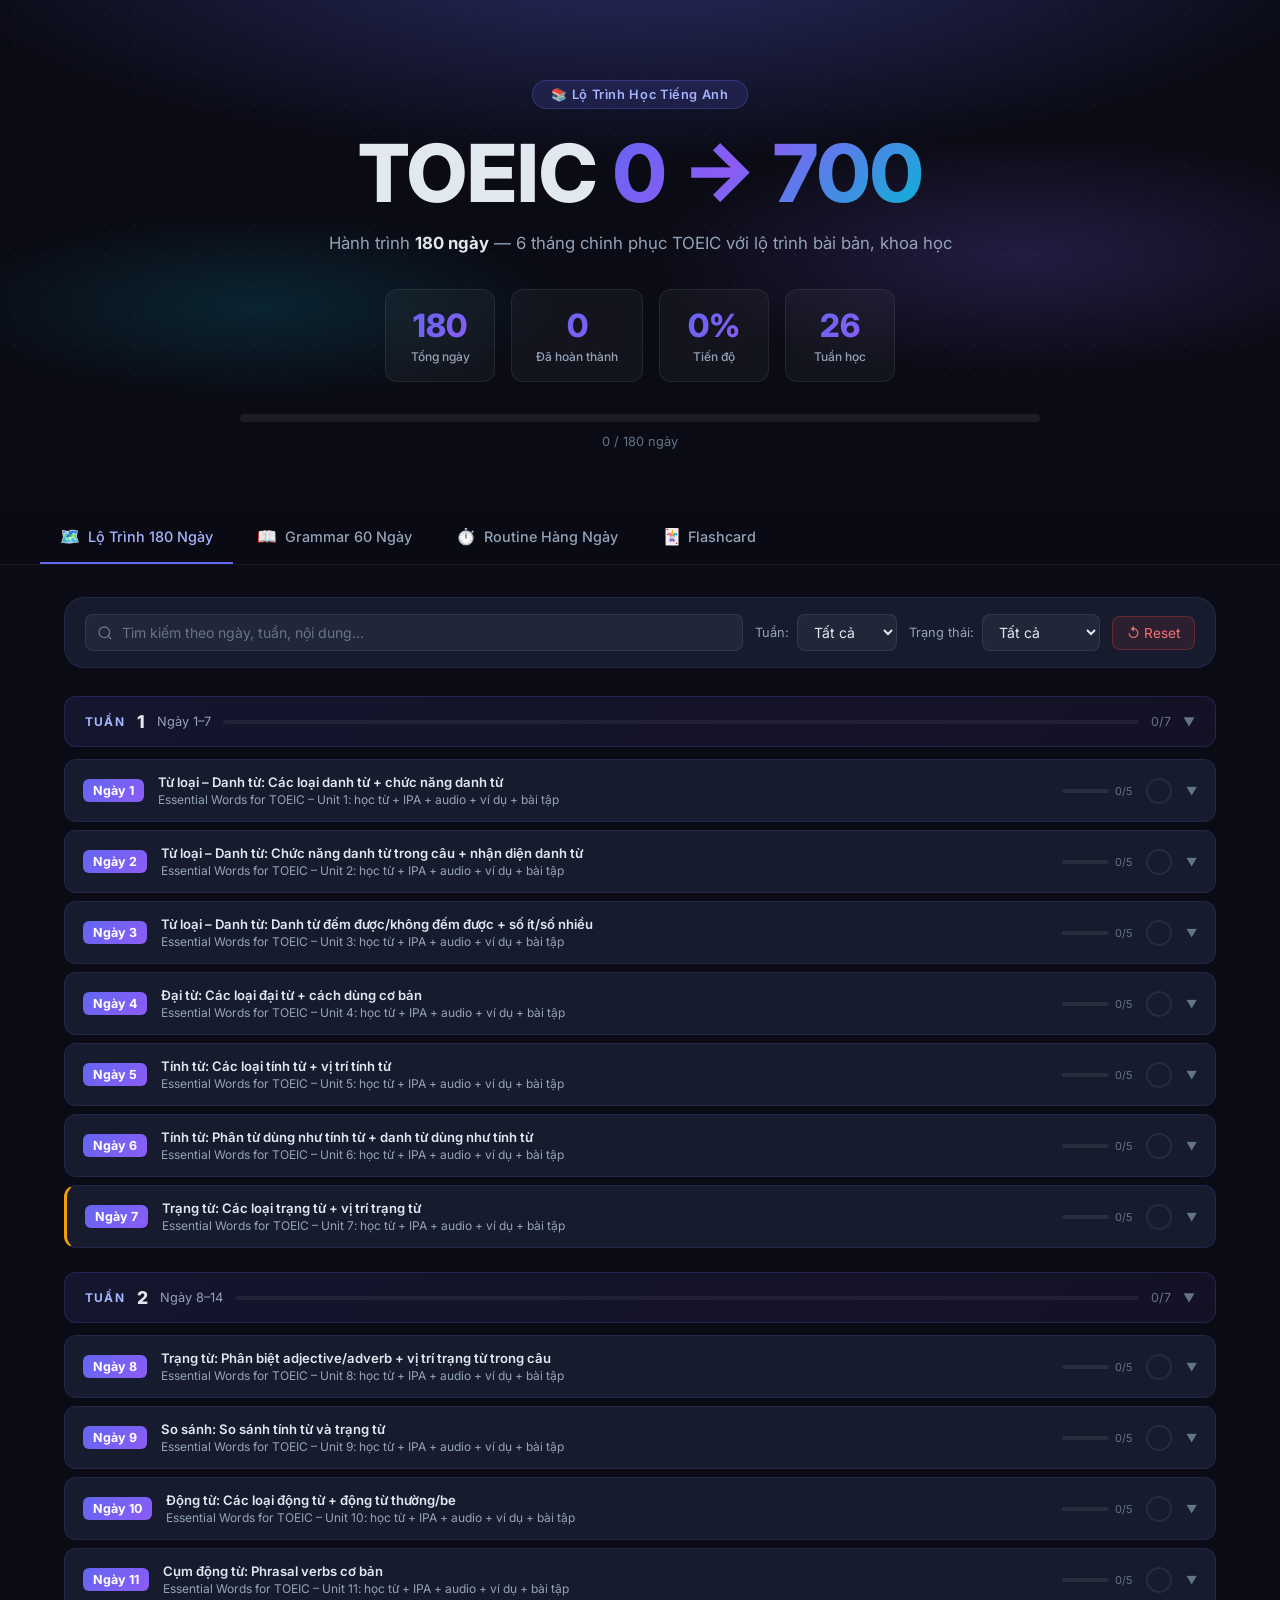
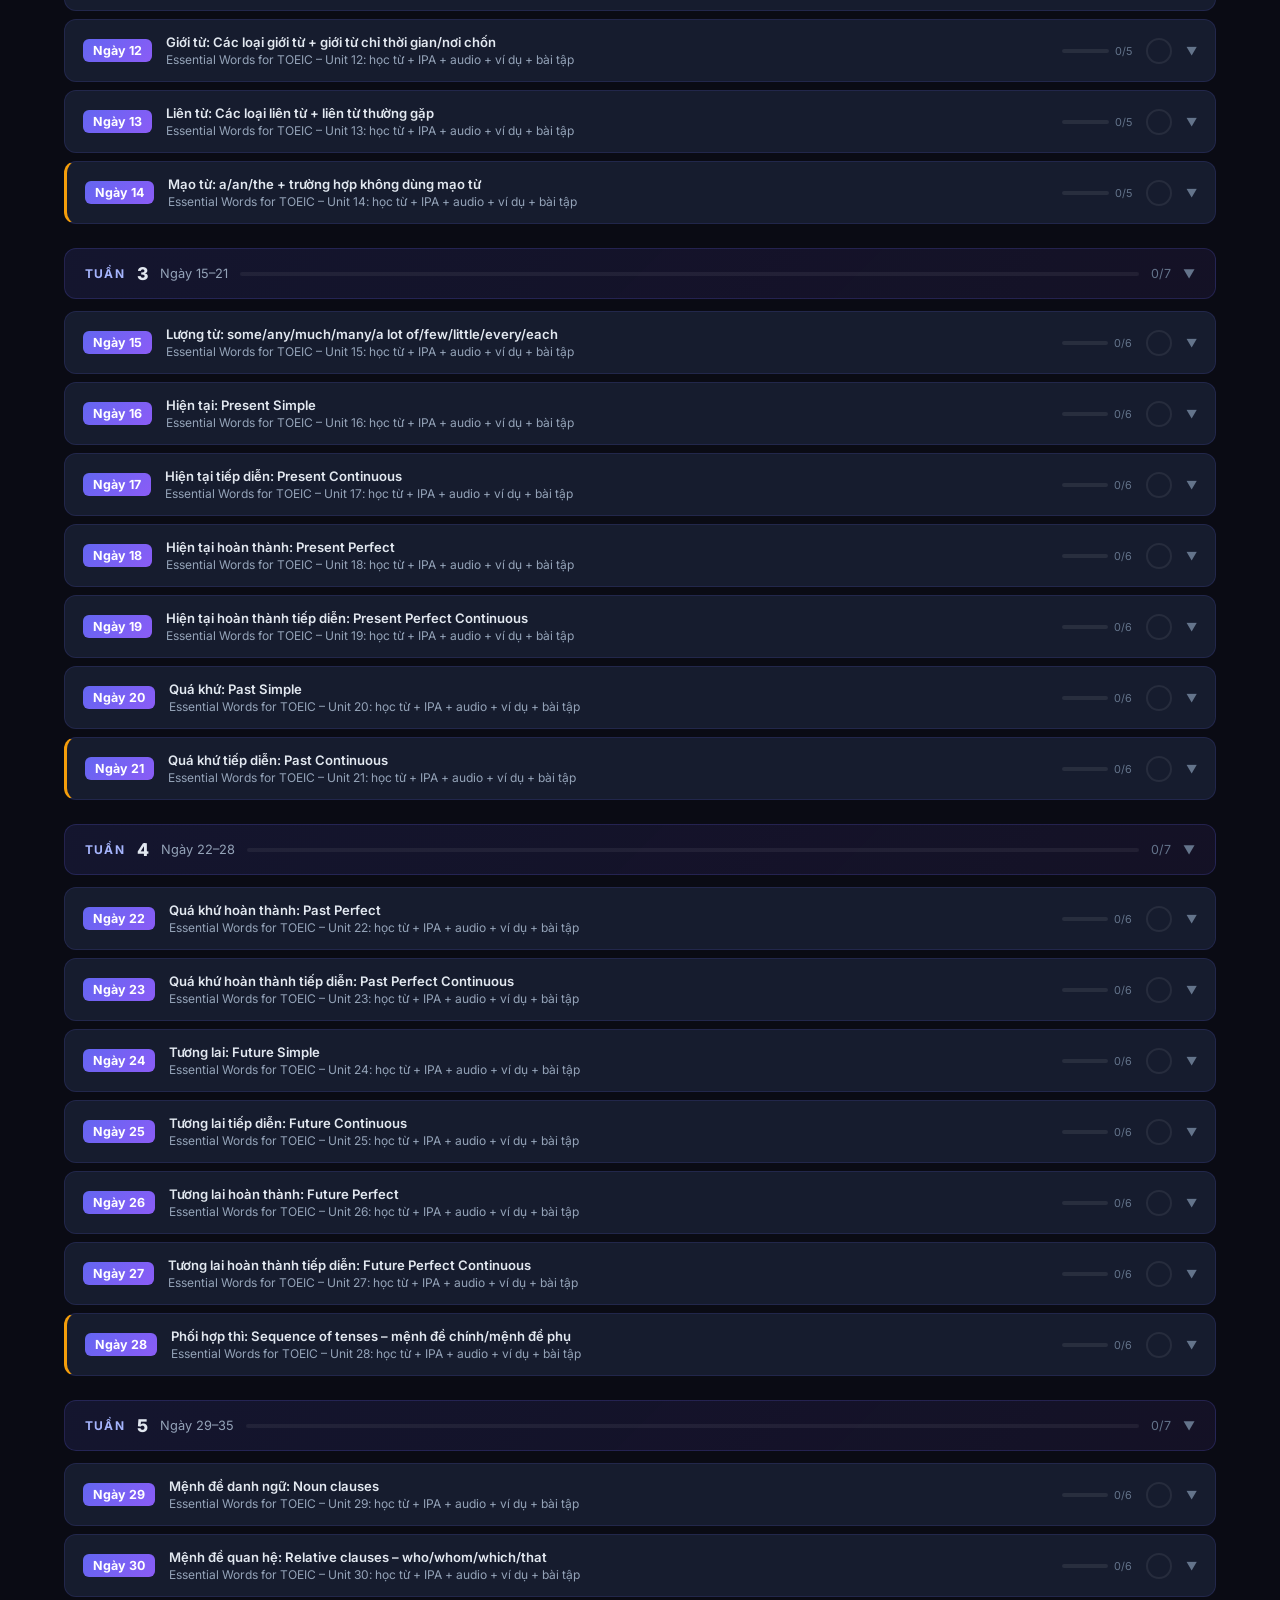
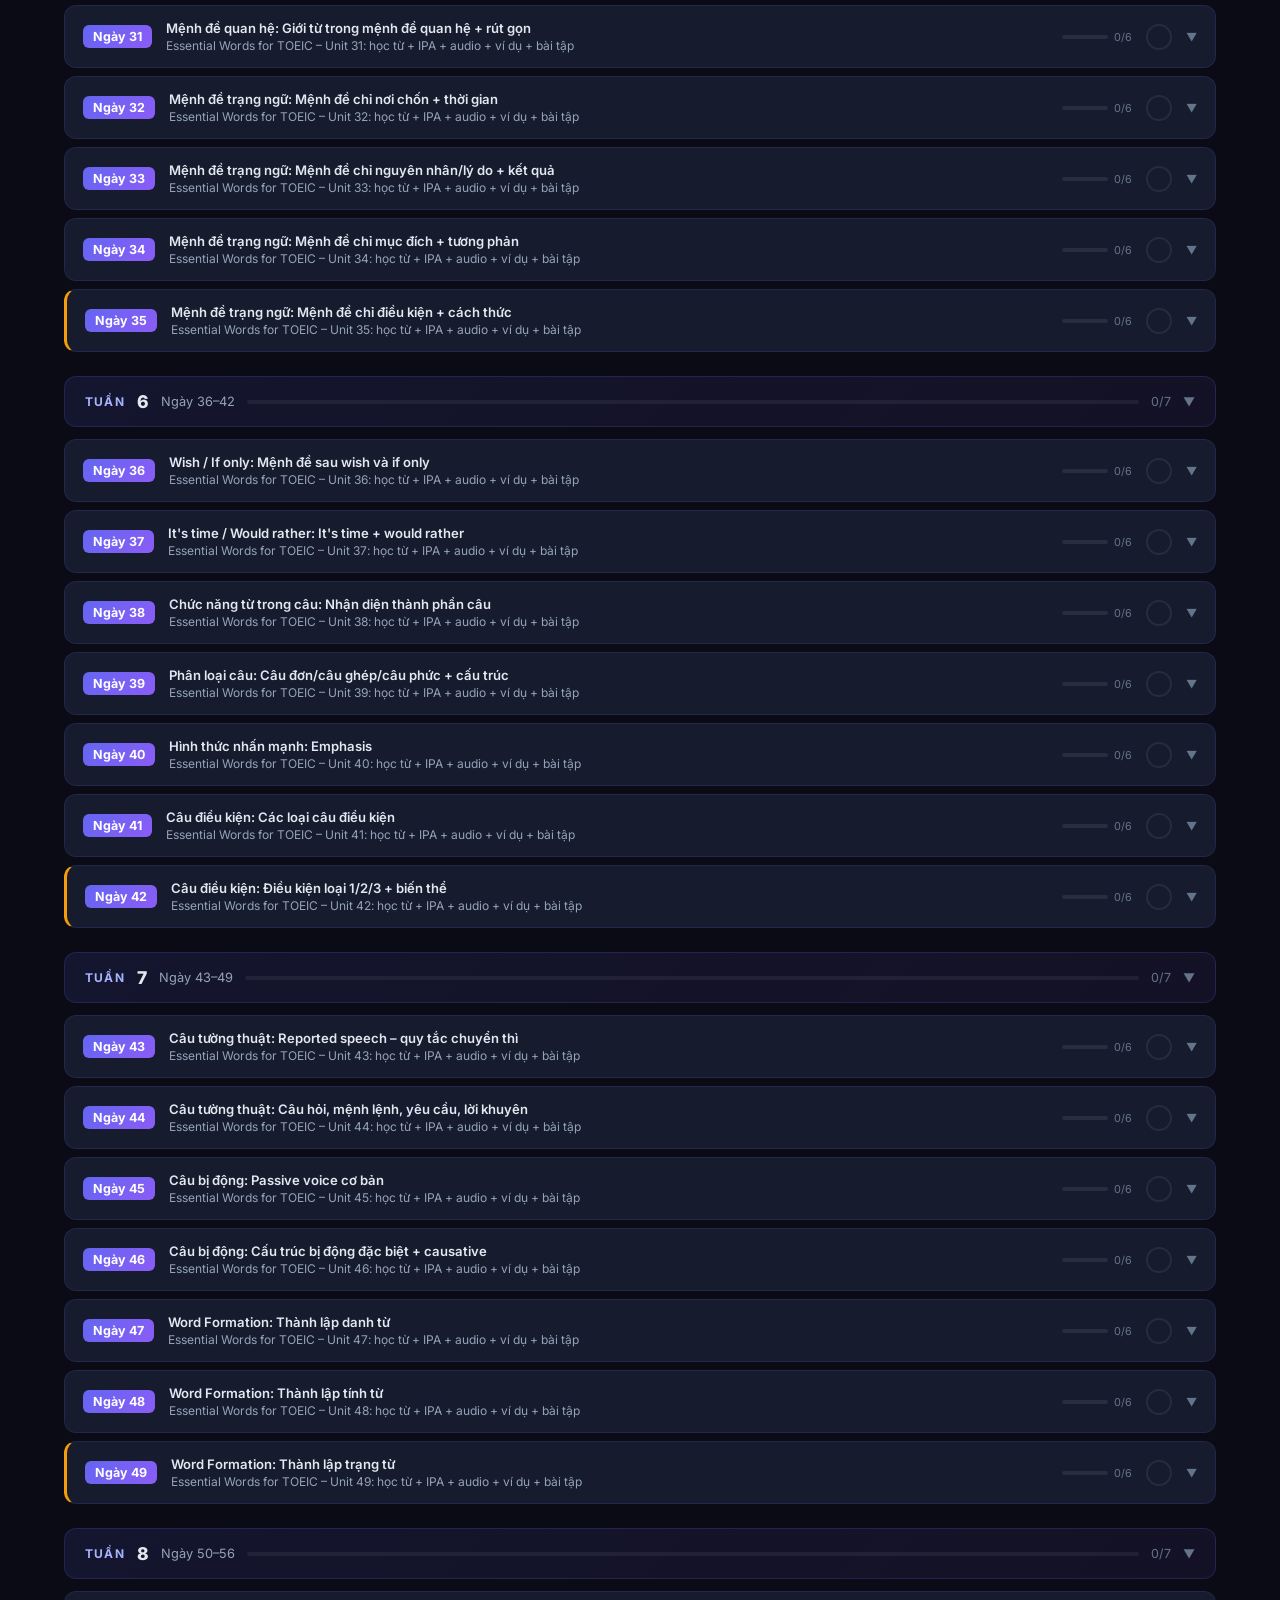
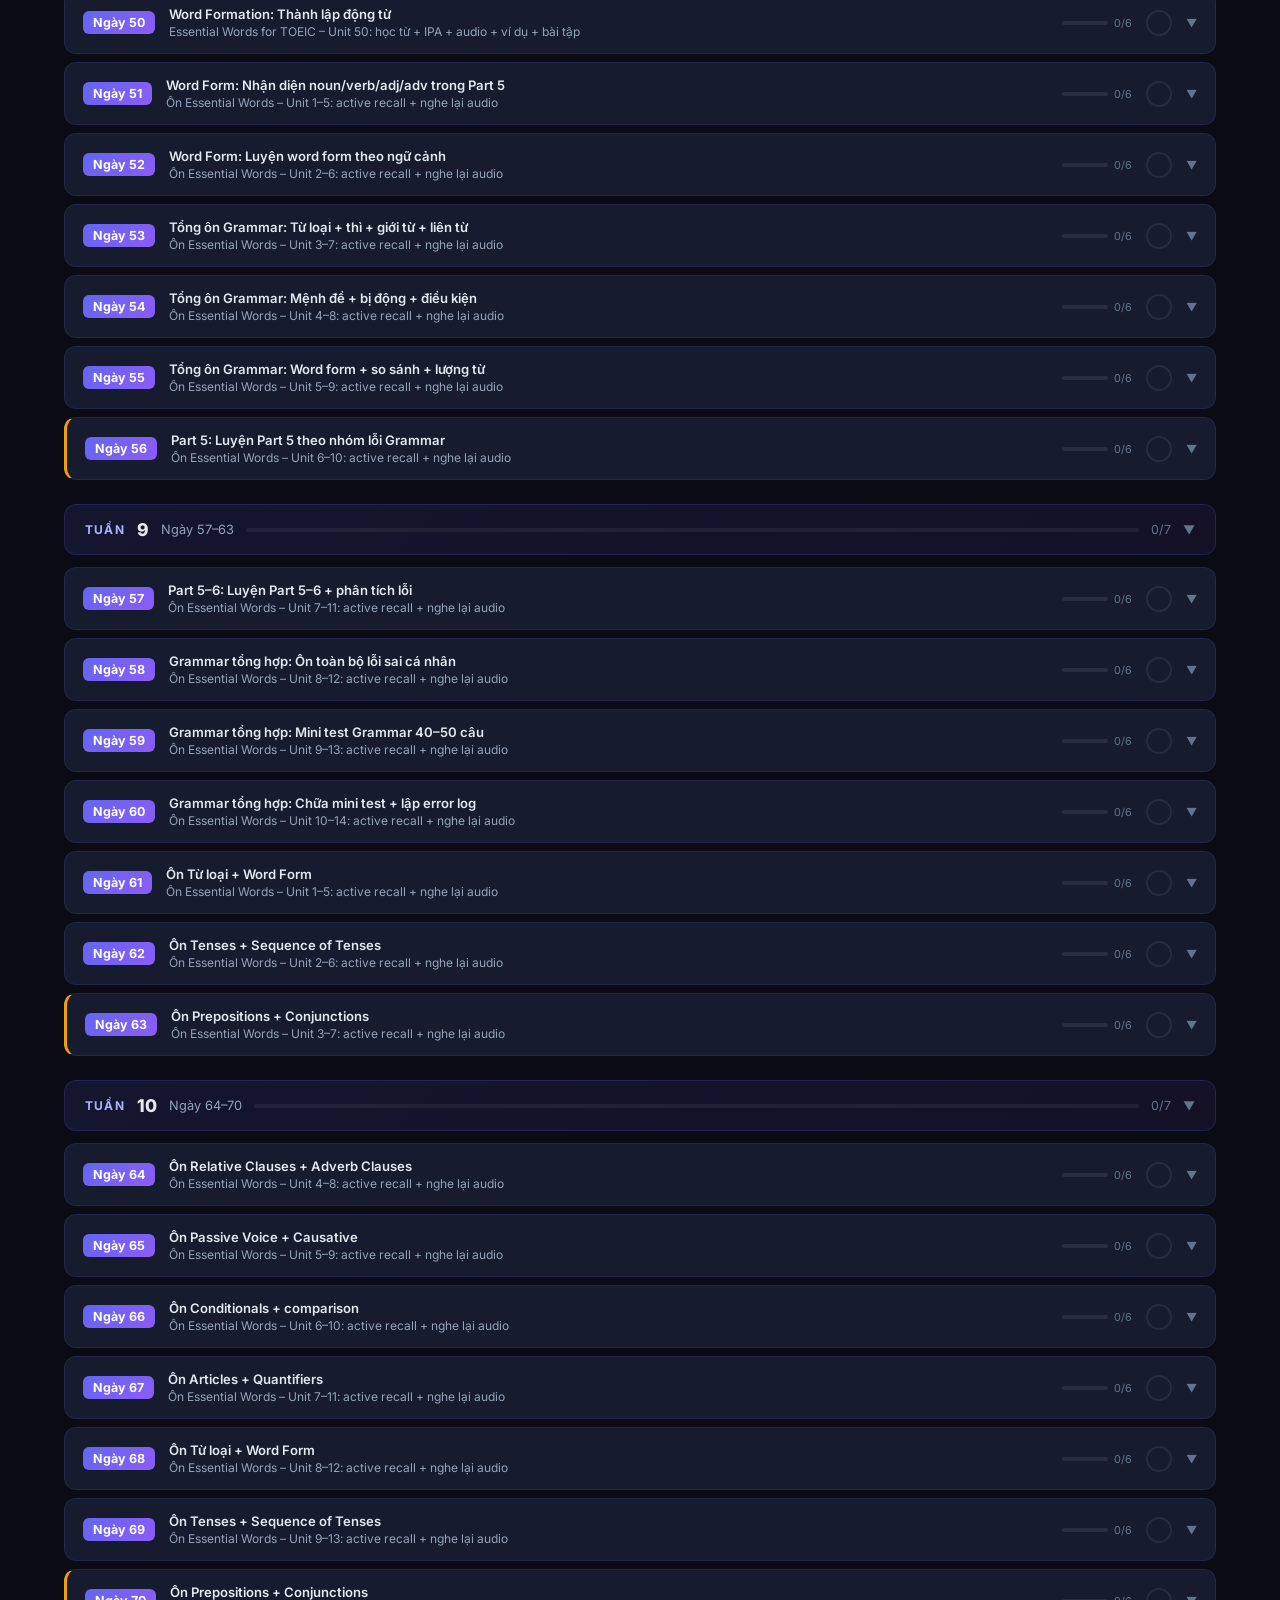
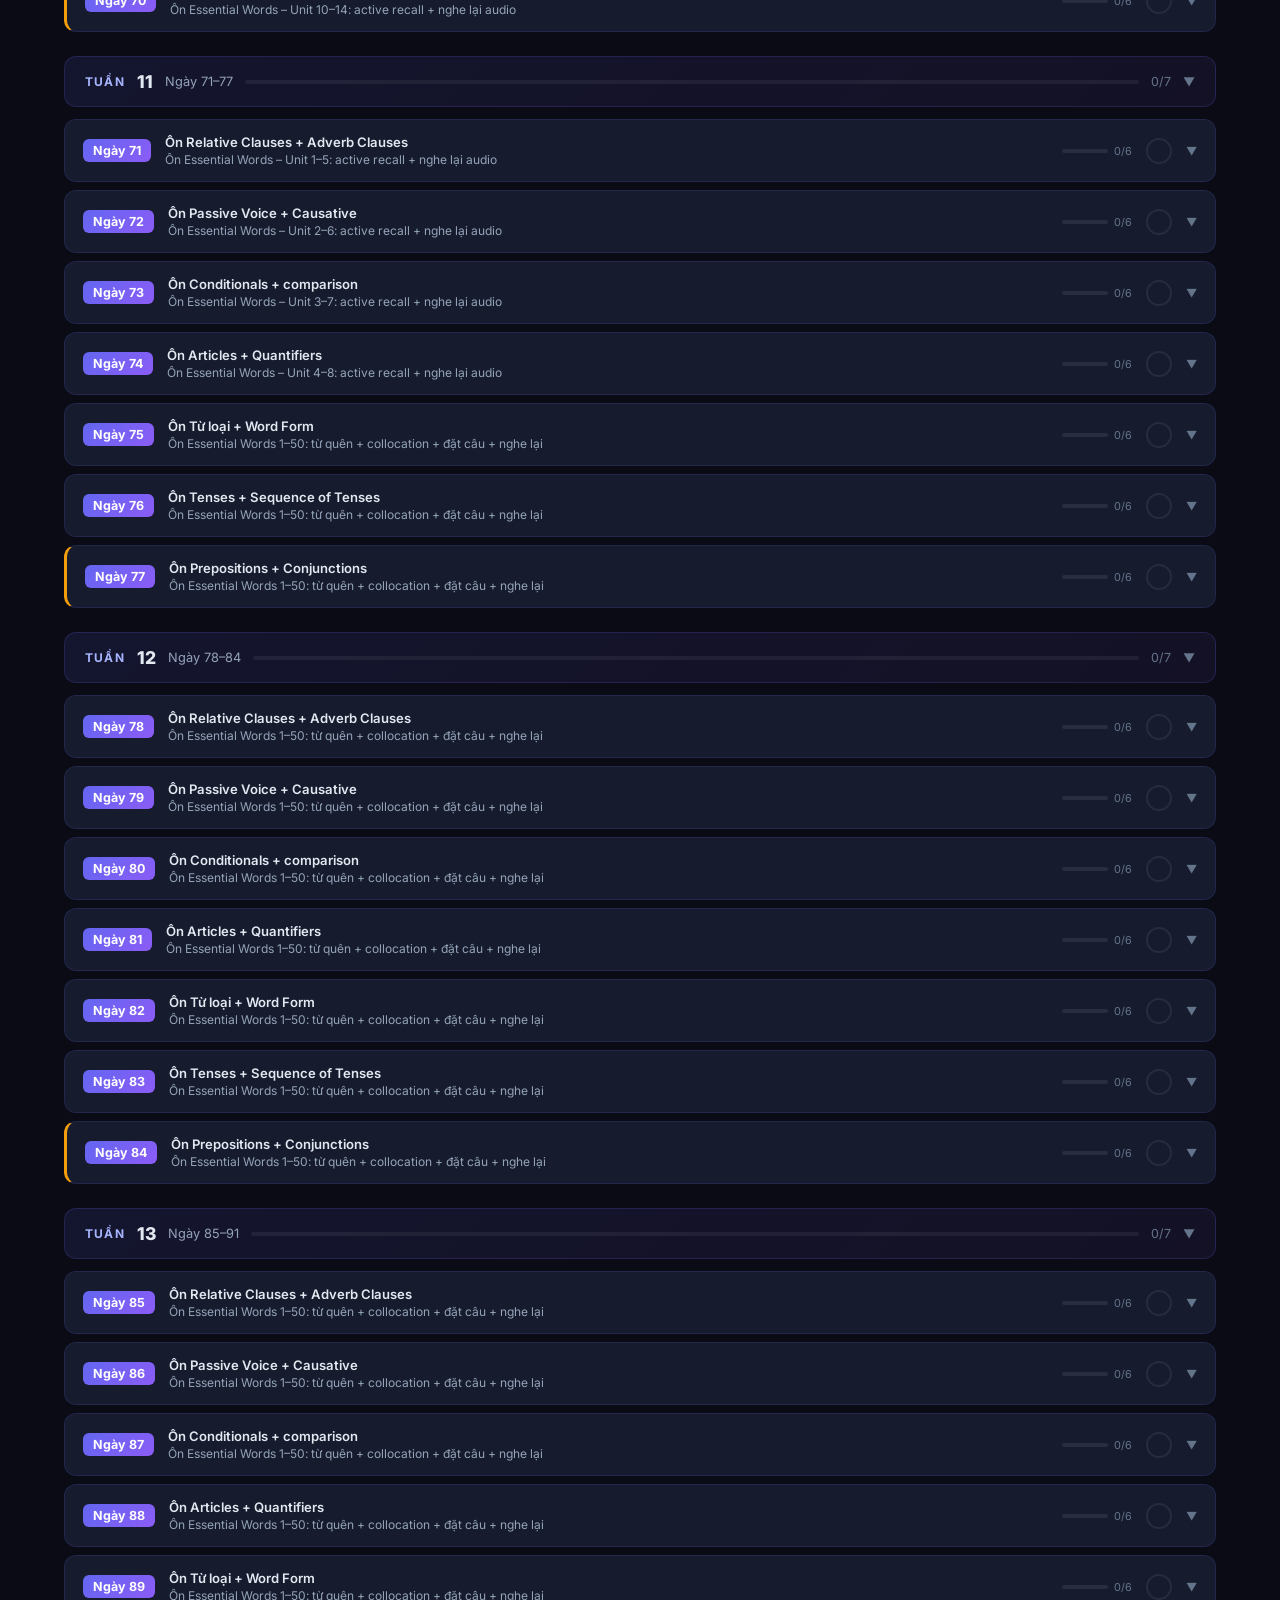
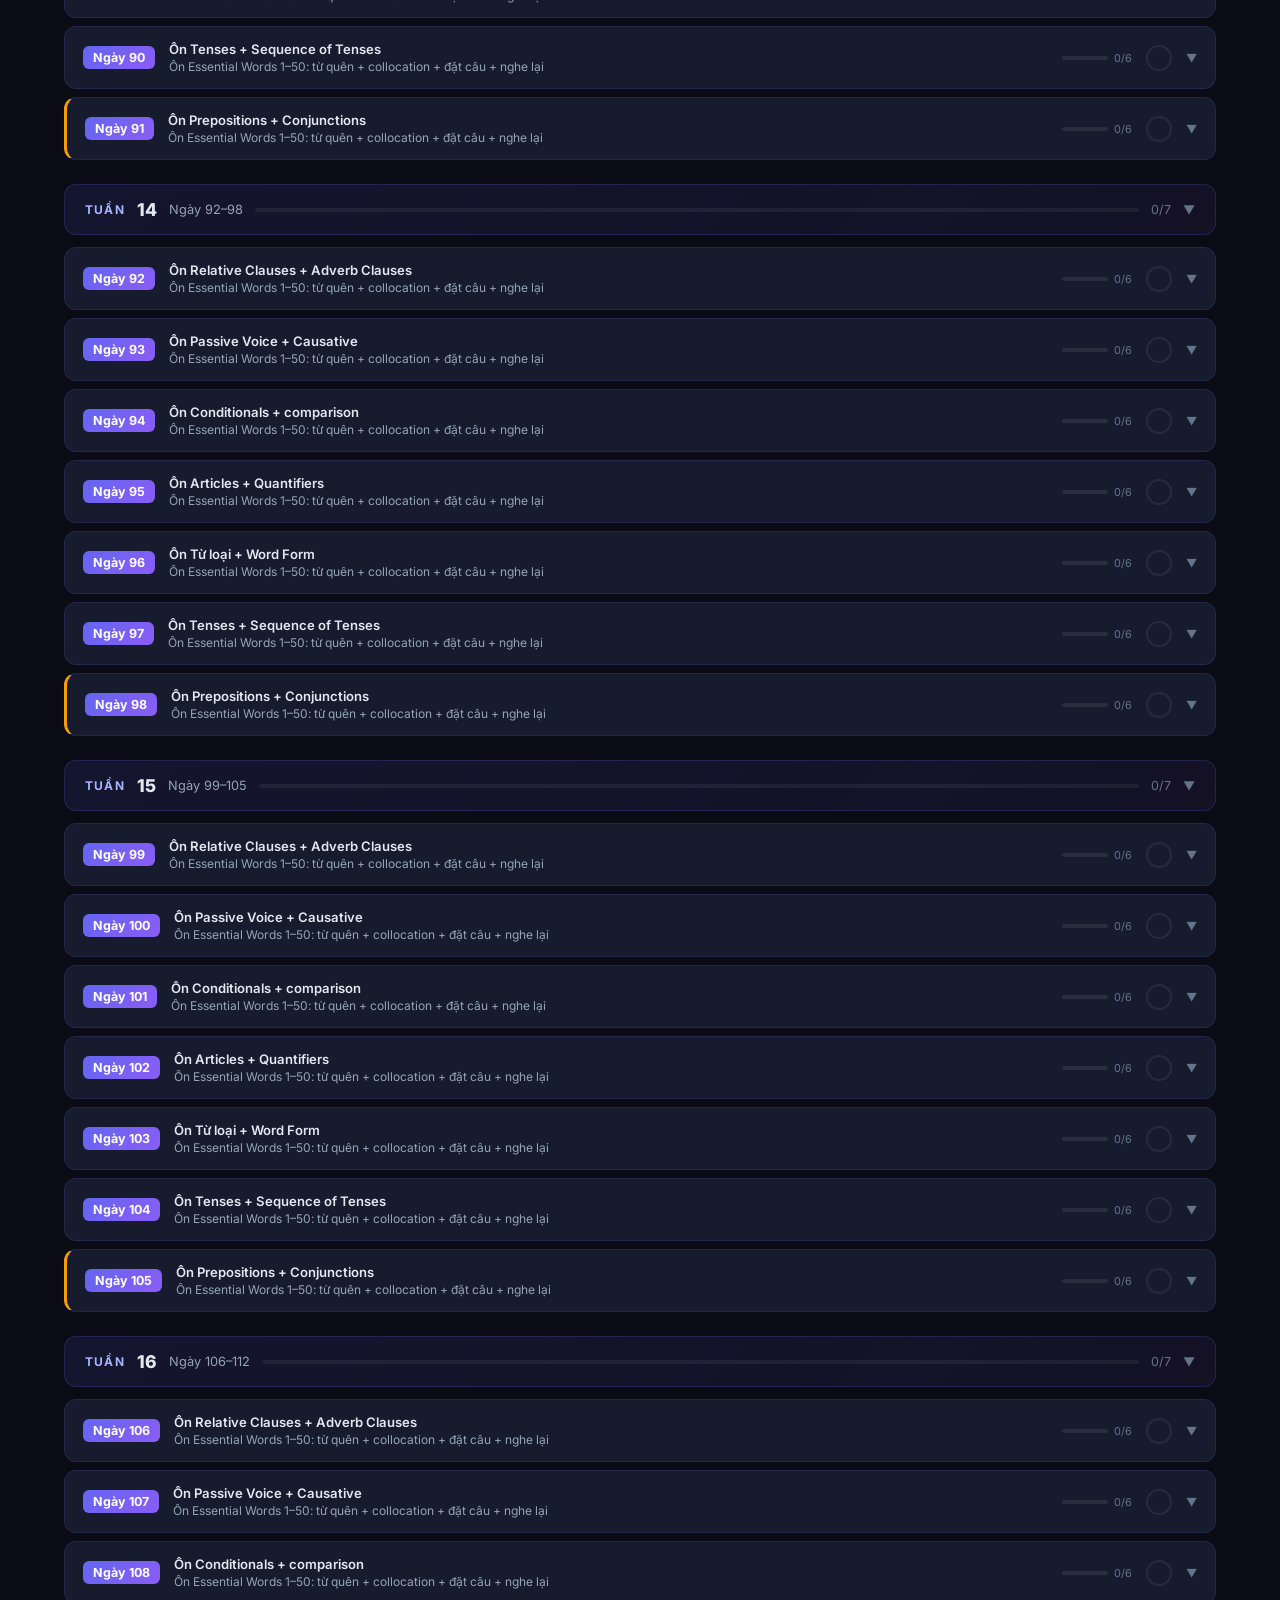
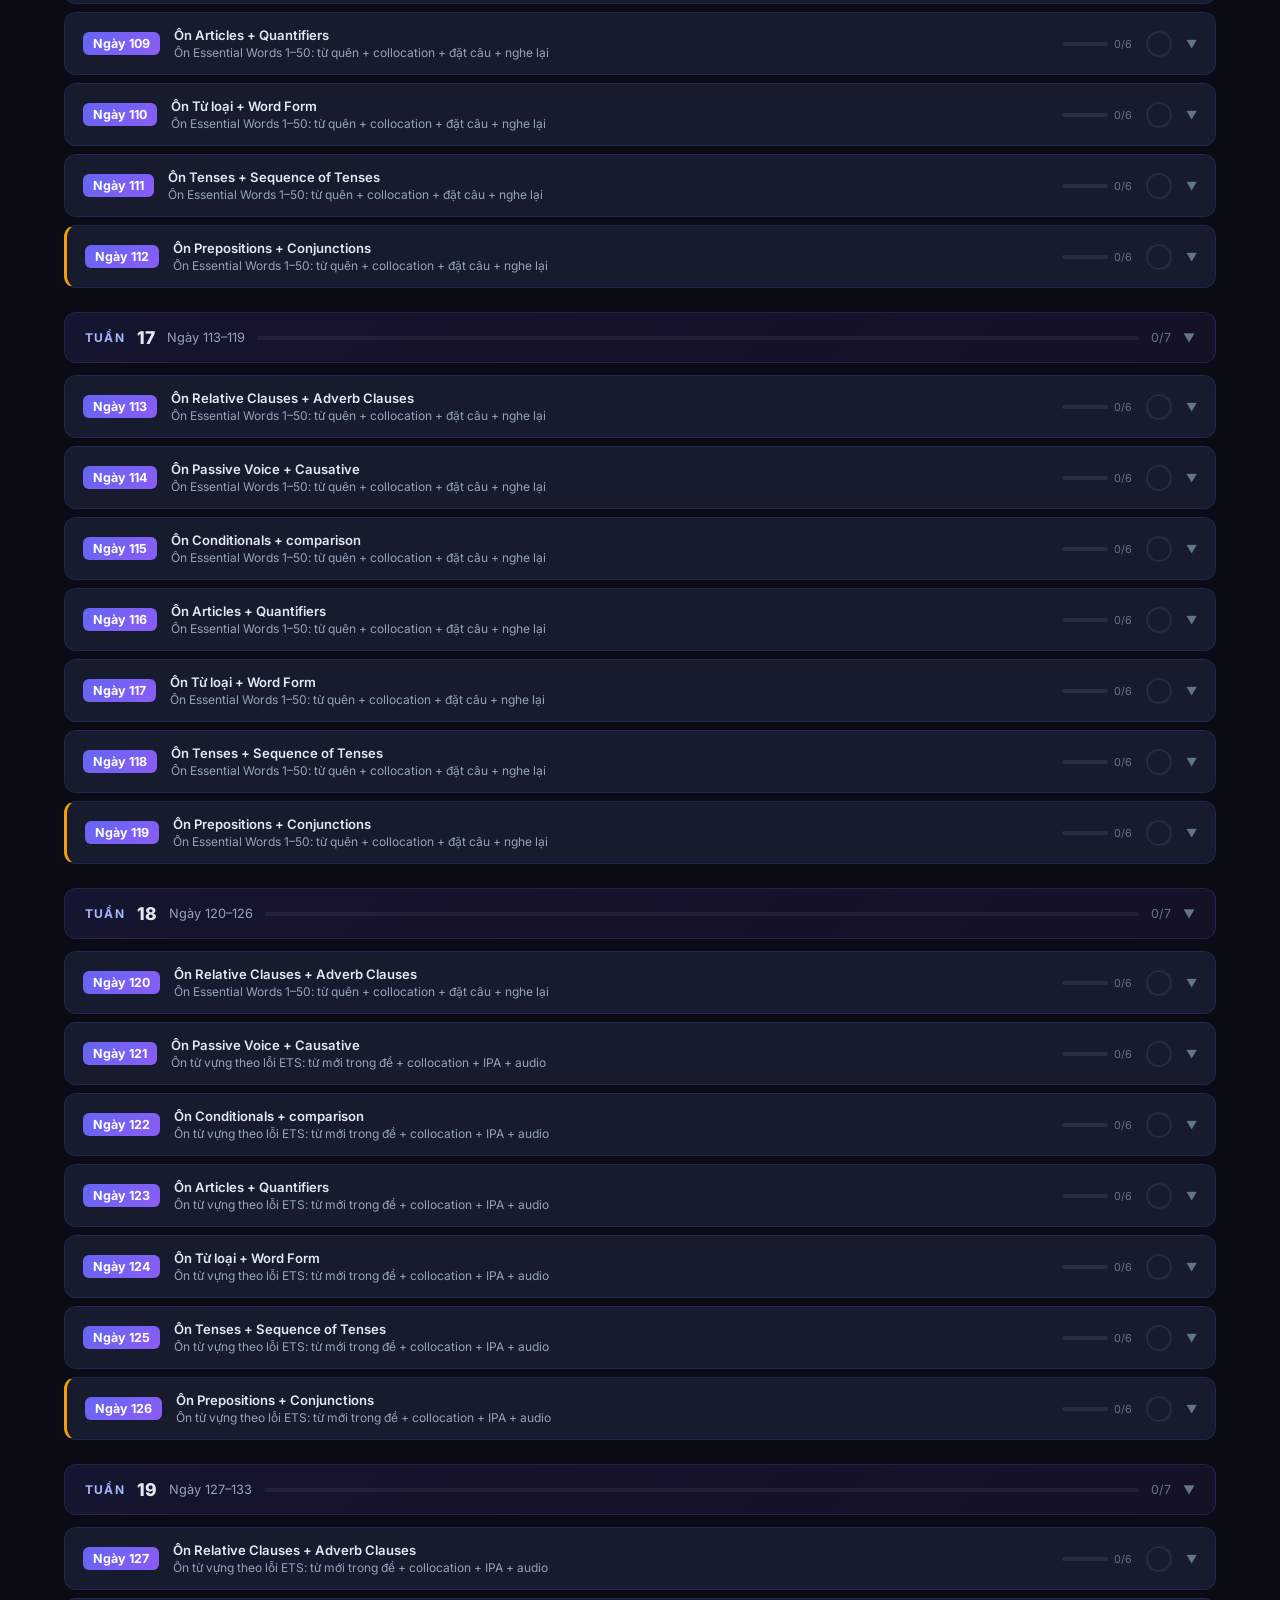
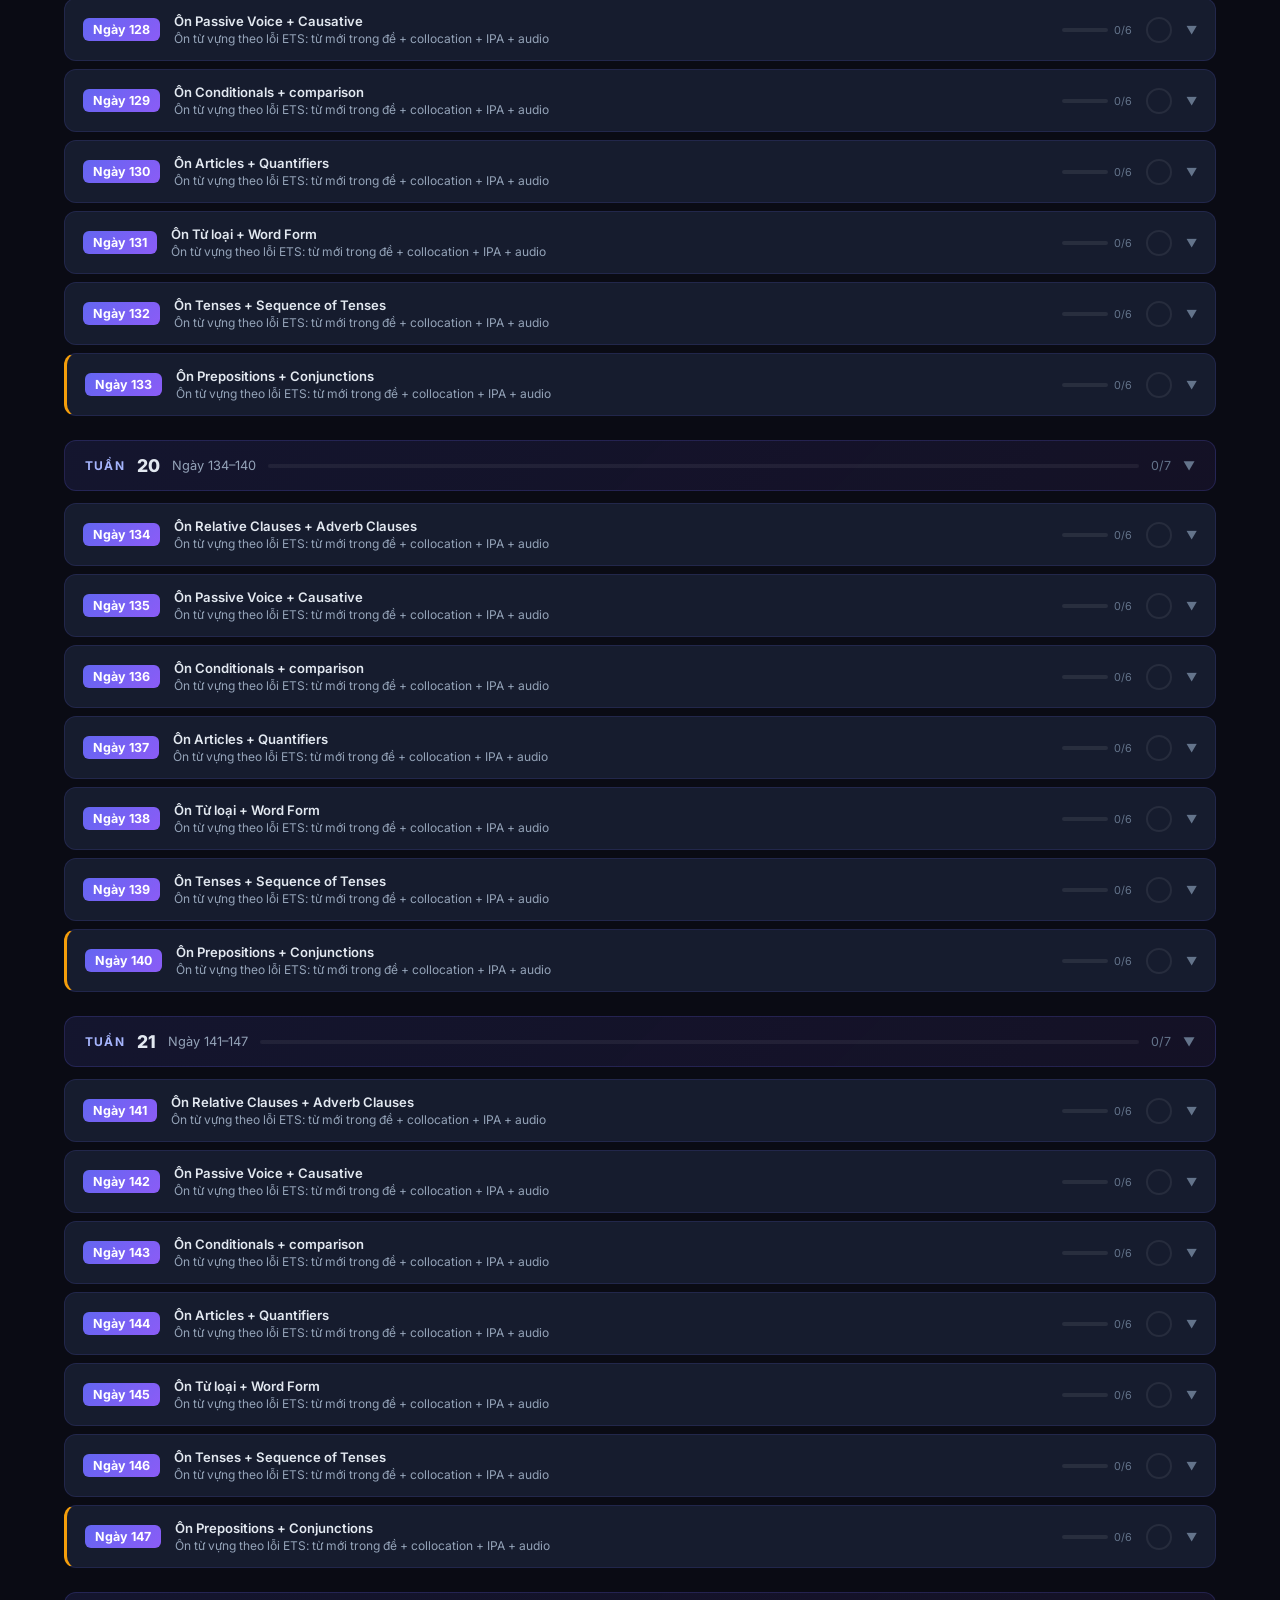
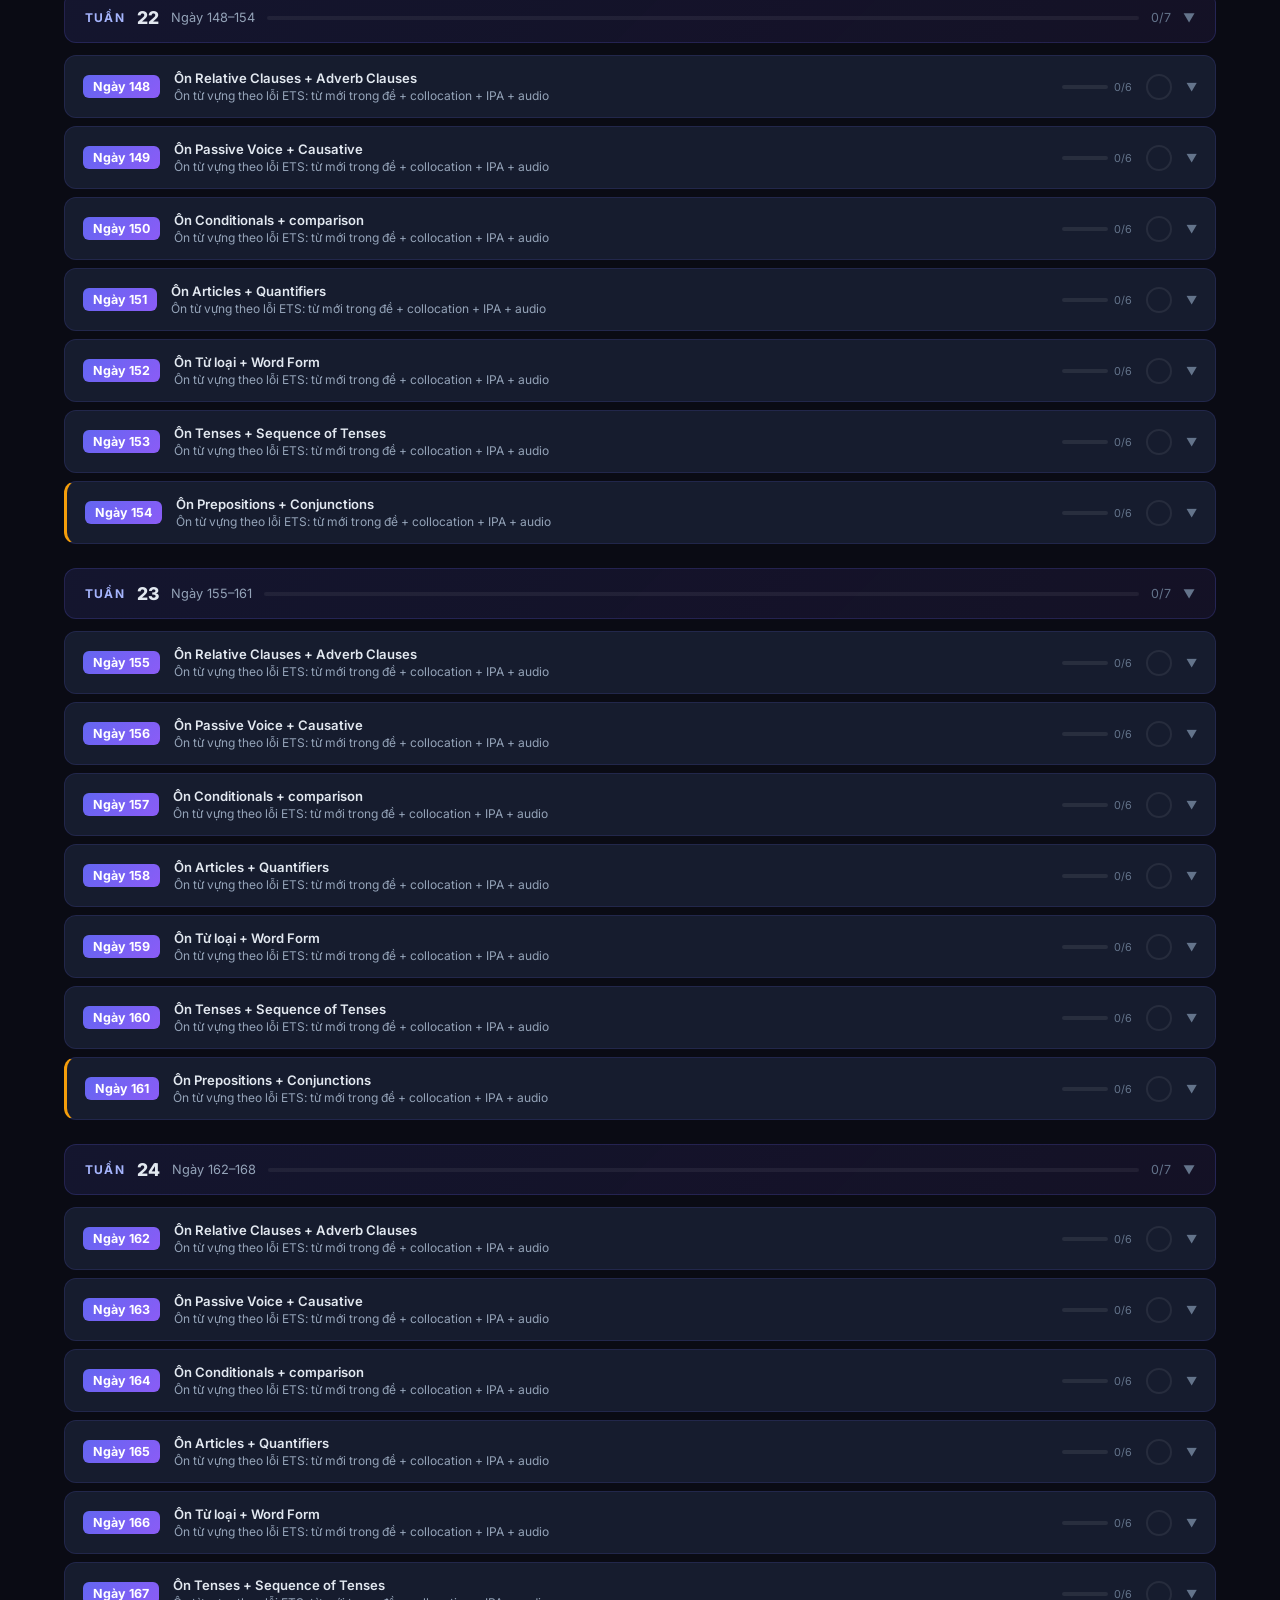
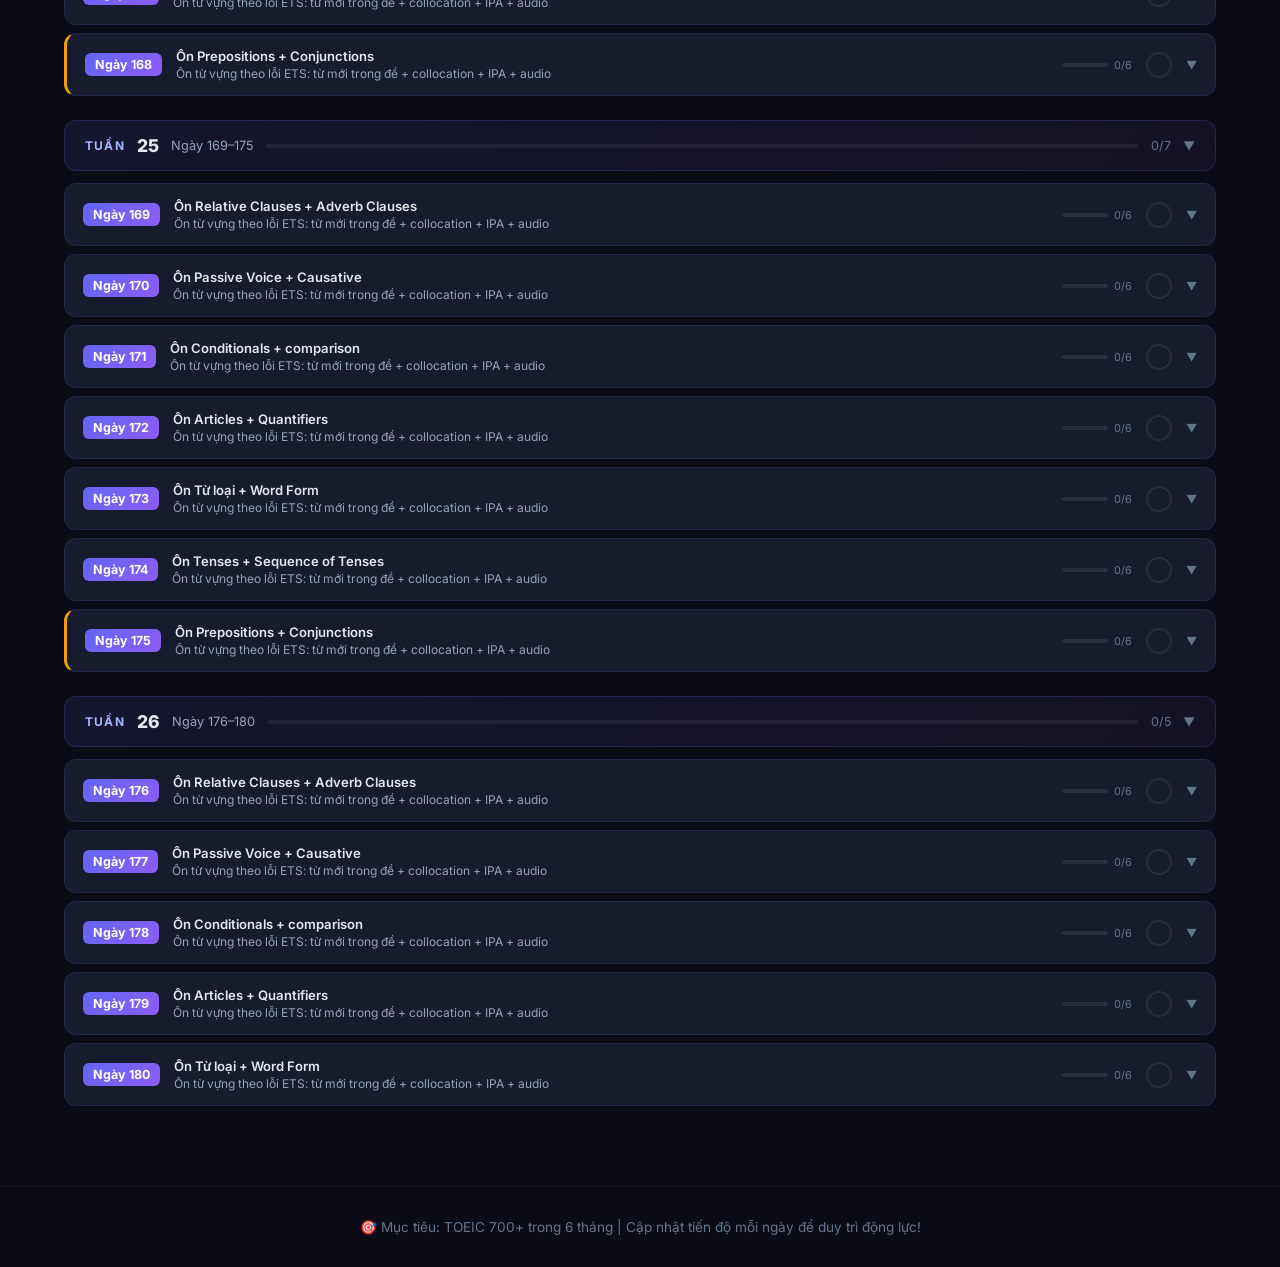
==== commit e3fb032c: "update" ====
--- a/index.html
+++ b/index.html
@@ -1,4 +1,4 @@
-﻿<!DOCTYPE html>
+<!DOCTYPE html>
 <html lang="vi">
 <head>
   <meta charset="UTF-8" />
@@ -55,6 +55,9 @@
       <button class="tab-btn" id="tab-routine" onclick="switchTab('routine')">
         <span class="tab-icon">⏱️</span> Routine Hàng Ngày
       </button>
+      <a href="flashcard.html" class="tab-btn" style="text-decoration:none;display:inline-flex;align-items:center;gap:6px;">
+        <span class="tab-icon">🃏</span> Flashcard
+      </a>
     </div>
   </nav>
 
--- a/style.css
+++ b/style.css
@@ -1,4 +1,4 @@
-﻿/* ===================================
+/* ===================================
    TOEIC 0→700 ROADMAP — STYLE SHEET
    =================================== */
 
@@ -334,8 +334,35 @@
   text-overflow: ellipsis;
   margin-top: 2px;
 }
+/* ---- Day header sub-progress ---- */
+.day-sub-progress {
+  display: flex;
+  align-items: center;
+  gap: 6px;
+  min-width: 70px;
+}
+.day-sub-bar-track {
+  flex: 1;
+  height: 4px;
+  background: rgba(255,255,255,0.08);
+  border-radius: 50px;
+  overflow: hidden;
+}
+.day-sub-bar-fill {
+  height: 100%;
+  background: linear-gradient(90deg, #10b981, #34d399);
+  border-radius: 50px;
+  transition: width 0.4s ease;
+}
+.day-sub-count {
+  font-size: 0.68rem;
+  color: var(--text-dim);
+  white-space: nowrap;
+}
+
+/* ---- Main done checkbox ---- */
 .done-checkbox {
-  width: 22px; height: 22px;
+  width: 26px; height: 26px;
   border-radius: 50%;
   border: 2px solid rgba(255,255,255,0.2);
   background: transparent;
@@ -344,11 +371,15 @@
   transition: all var(--transition);
   flex-shrink: 0;
   font-size: 0.85rem;
-}
-.done-checkbox.checked { background: var(--green); border-color: var(--green); }
+  color: white;
+}
+.done-checkbox.checked { background: var(--green); border-color: var(--green); color: white; }
+.done-checkbox.ready   { border-color: var(--green); color: var(--green); }
+.done-checkbox.locked  { opacity: 0.35; cursor: not-allowed; }
 .day-expand-icon { color: var(--text-dim); font-size: 0.7rem; transition: transform 0.3s; flex-shrink: 0; }
 .day-expand-icon.open { transform: rotate(180deg); }
 
+/* ---- Day body ---- */
 .day-body {
   display: none;
   padding: 0 18px 16px;
@@ -356,6 +387,7 @@
 }
 .day-body.open { display: block; }
 
+/* ---- Detail grid ---- */
 .detail-grid {
   display: grid;
   grid-template-columns: repeat(auto-fit, minmax(240px, 1fr));
@@ -367,13 +399,25 @@
   border: 1px solid rgba(255,255,255,0.06);
   border-radius: 8px;
   padding: 10px 14px;
+  transition: all var(--transition);
+}
+.detail-item.sub-done {
+  background: rgba(16,185,129,0.07);
+  border-color: rgba(16,185,129,0.25);
+}
+.detail-item-top {
+  display: flex;
+  align-items: center;
+  justify-content: space-between;
+  gap: 8px;
+  margin-bottom: 6px;
 }
 .detail-label {
   font-size: 0.68rem;
   font-weight: 700;
   letter-spacing: 0.08em;
   text-transform: uppercase;
-  margin-bottom: 4px;
+  margin-bottom: 0;
 }
 .detail-value { font-size: 0.83rem; color: var(--text-muted); line-height: 1.5; }
 .label-ipa { color: #38bdf8; }
@@ -384,6 +428,69 @@
 .label-routine { color: #fb923c; }
 .label-review { color: #a5f3fc; }
 
+/* ---- Sub-task checkbox ---- */
+.sub-checkbox {
+  width: 20px; height: 20px;
+  border-radius: 50%;
+  border: 2px solid rgba(255,255,255,0.18);
+  background: transparent;
+  cursor: pointer;
+  display: flex; align-items: center; justify-content: center;
+  font-size: 0.72rem;
+  color: white;
+  font-weight: 700;
+  transition: all var(--transition);
+  flex-shrink: 0;
+  font-family: inherit;
+  padding: 0;
+  line-height: 1;
+}
+.sub-checkbox:hover { border-color: var(--green); color: var(--green); transform: scale(1.1); }
+.sub-checkbox.checked { background: var(--green); border-color: var(--green); color: white; }
+
+/* ---- Day complete row ---- */
+.day-complete-row {
+  display: flex;
+  align-items: center;
+  justify-content: space-between;
+  gap: 12px;
+  margin-top: 14px;
+  padding: 12px 14px;
+  background: rgba(255,255,255,0.02);
+  border: 1px solid rgba(255,255,255,0.06);
+  border-radius: 8px;
+  flex-wrap: wrap;
+}
+.complete-hint {
+  font-size: 0.82rem;
+  color: var(--text-muted);
+}
+.btn-complete-day {
+  background: linear-gradient(135deg, #6366f1, #8b5cf6);
+  border: none;
+  color: white;
+  padding: 8px 18px;
+  border-radius: 8px;
+  font-size: 0.85rem;
+  font-weight: 600;
+  font-family: inherit;
+  cursor: pointer;
+  transition: all var(--transition);
+  white-space: nowrap;
+}
+.btn-complete-day:hover:not(:disabled) { transform: translateY(-1px); box-shadow: 0 4px 12px rgba(99,102,241,0.4); }
+.btn-complete-day.done { background: linear-gradient(135deg, #059669, #10b981); }
+.btn-complete-day.locked, .btn-complete-day:disabled {
+  background: rgba(255,255,255,0.07);
+  color: var(--text-dim);
+  cursor: not-allowed;
+  opacity: 0.6;
+}
+.btn-complete-day.shake {
+  animation: shake 0.4s ease;
+}
+
+/* ---- Routine chip ---- */
 .routine-chip {
   display: inline-block;
   background: rgba(249,115,22,0.12);
@@ -551,6 +658,13 @@
 @keyframes fadeIn { from { opacity: 0; transform: translateY(8px); } to { opacity: 1; transform: none; } }
 @keyframes fadeInDown { from { opacity: 0; transform: translateY(-16px); } to { opacity: 1; transform: none; } }
 @keyframes fadeInUp { from { opacity: 0; transform: translateY(16px); } to { opacity: 1; transform: none; } }
+@keyframes shake {
+  0%, 100% { transform: translateX(0); }
+  20%       { transform: translateX(-6px); }
+  40%       { transform: translateX(6px); }
+  60%       { transform: translateX(-4px); }
+  80%       { transform: translateX(4px); }
+}
 
 /* ========== RESPONSIVE ========== */
 @media (max-width: 640px) {
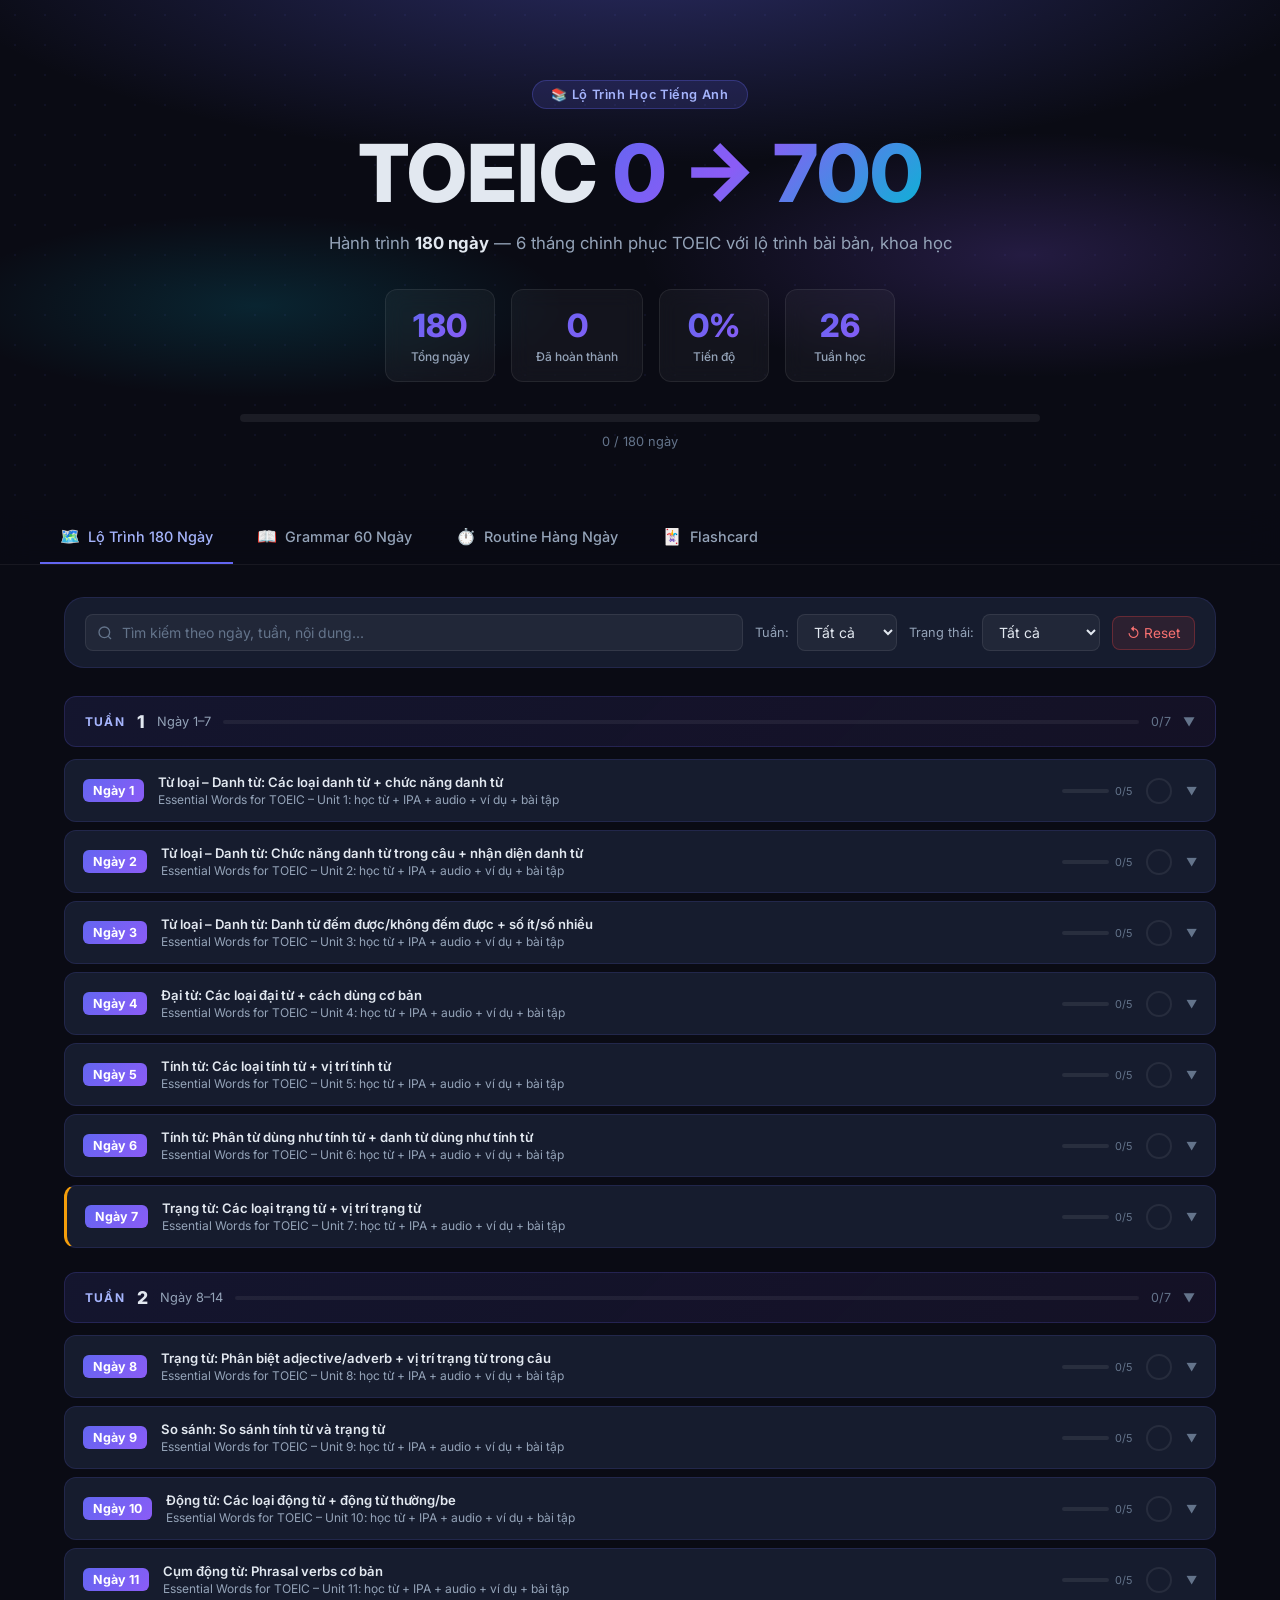
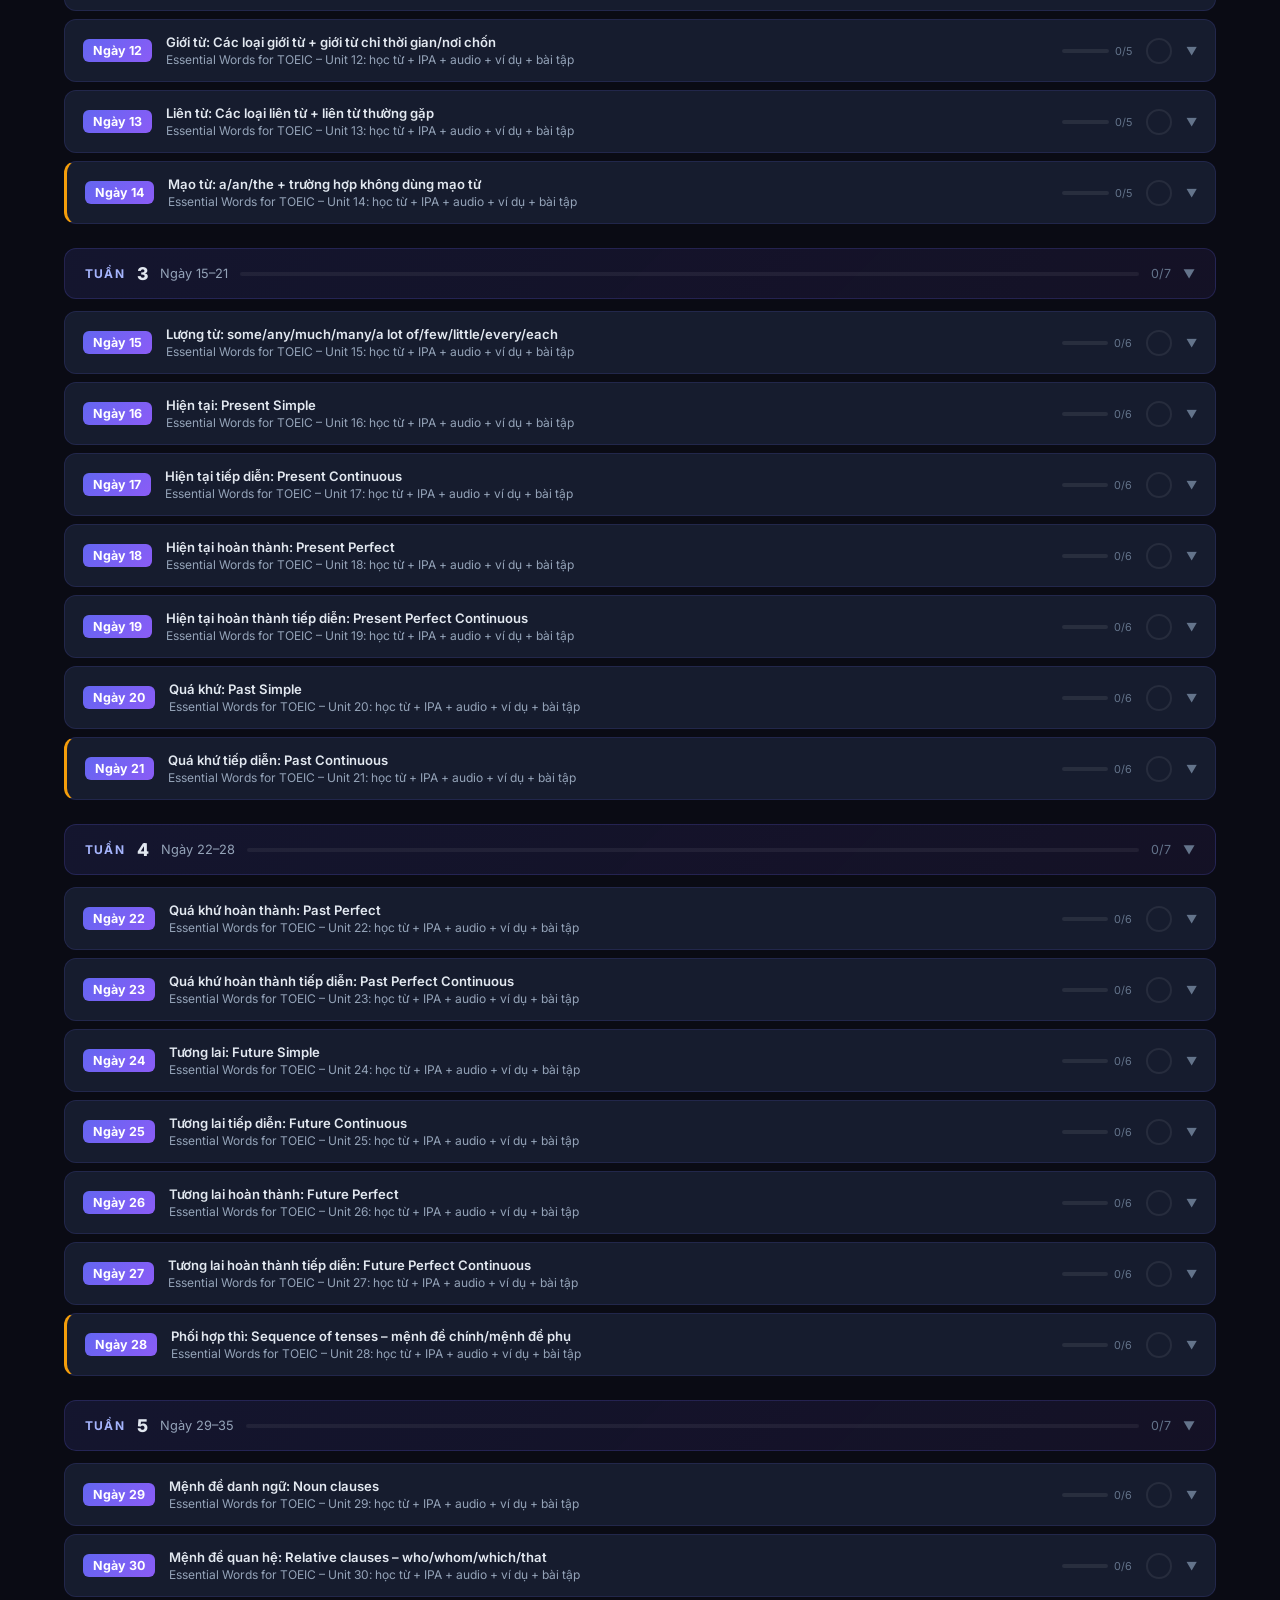
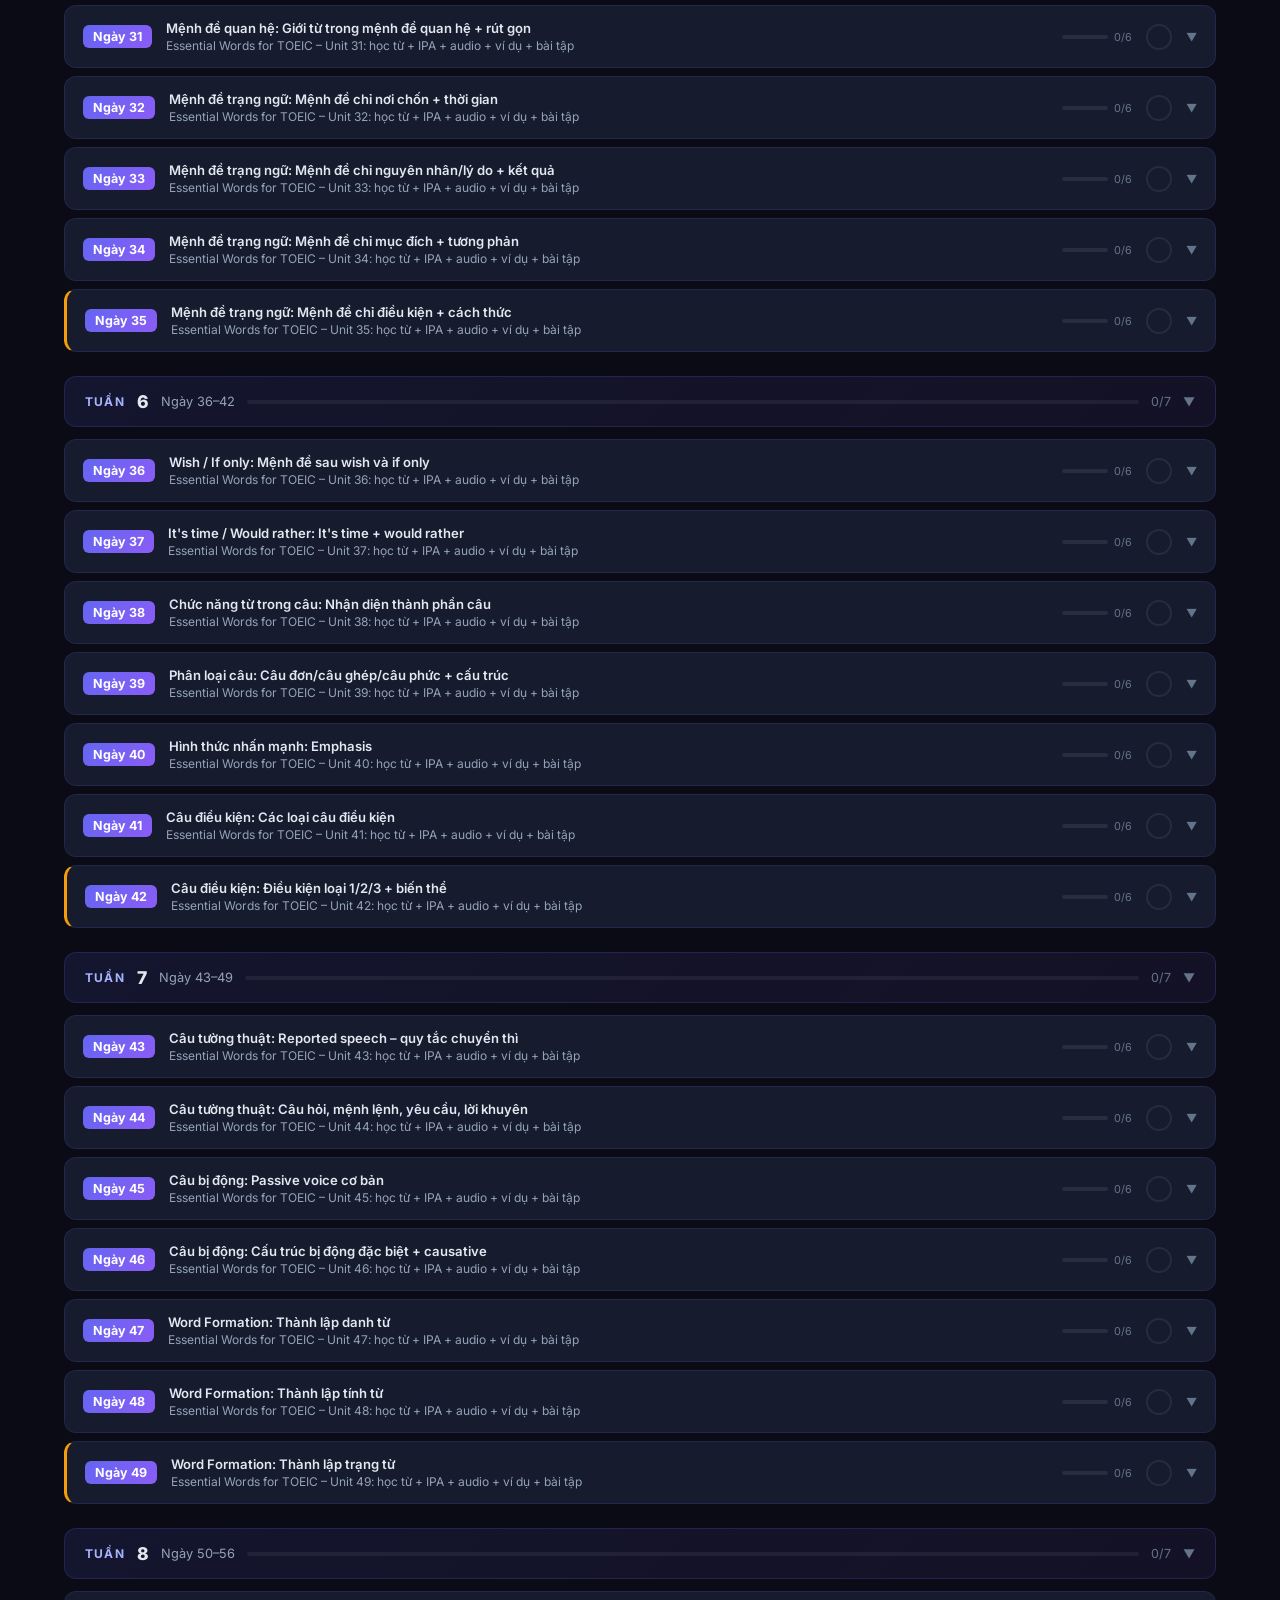
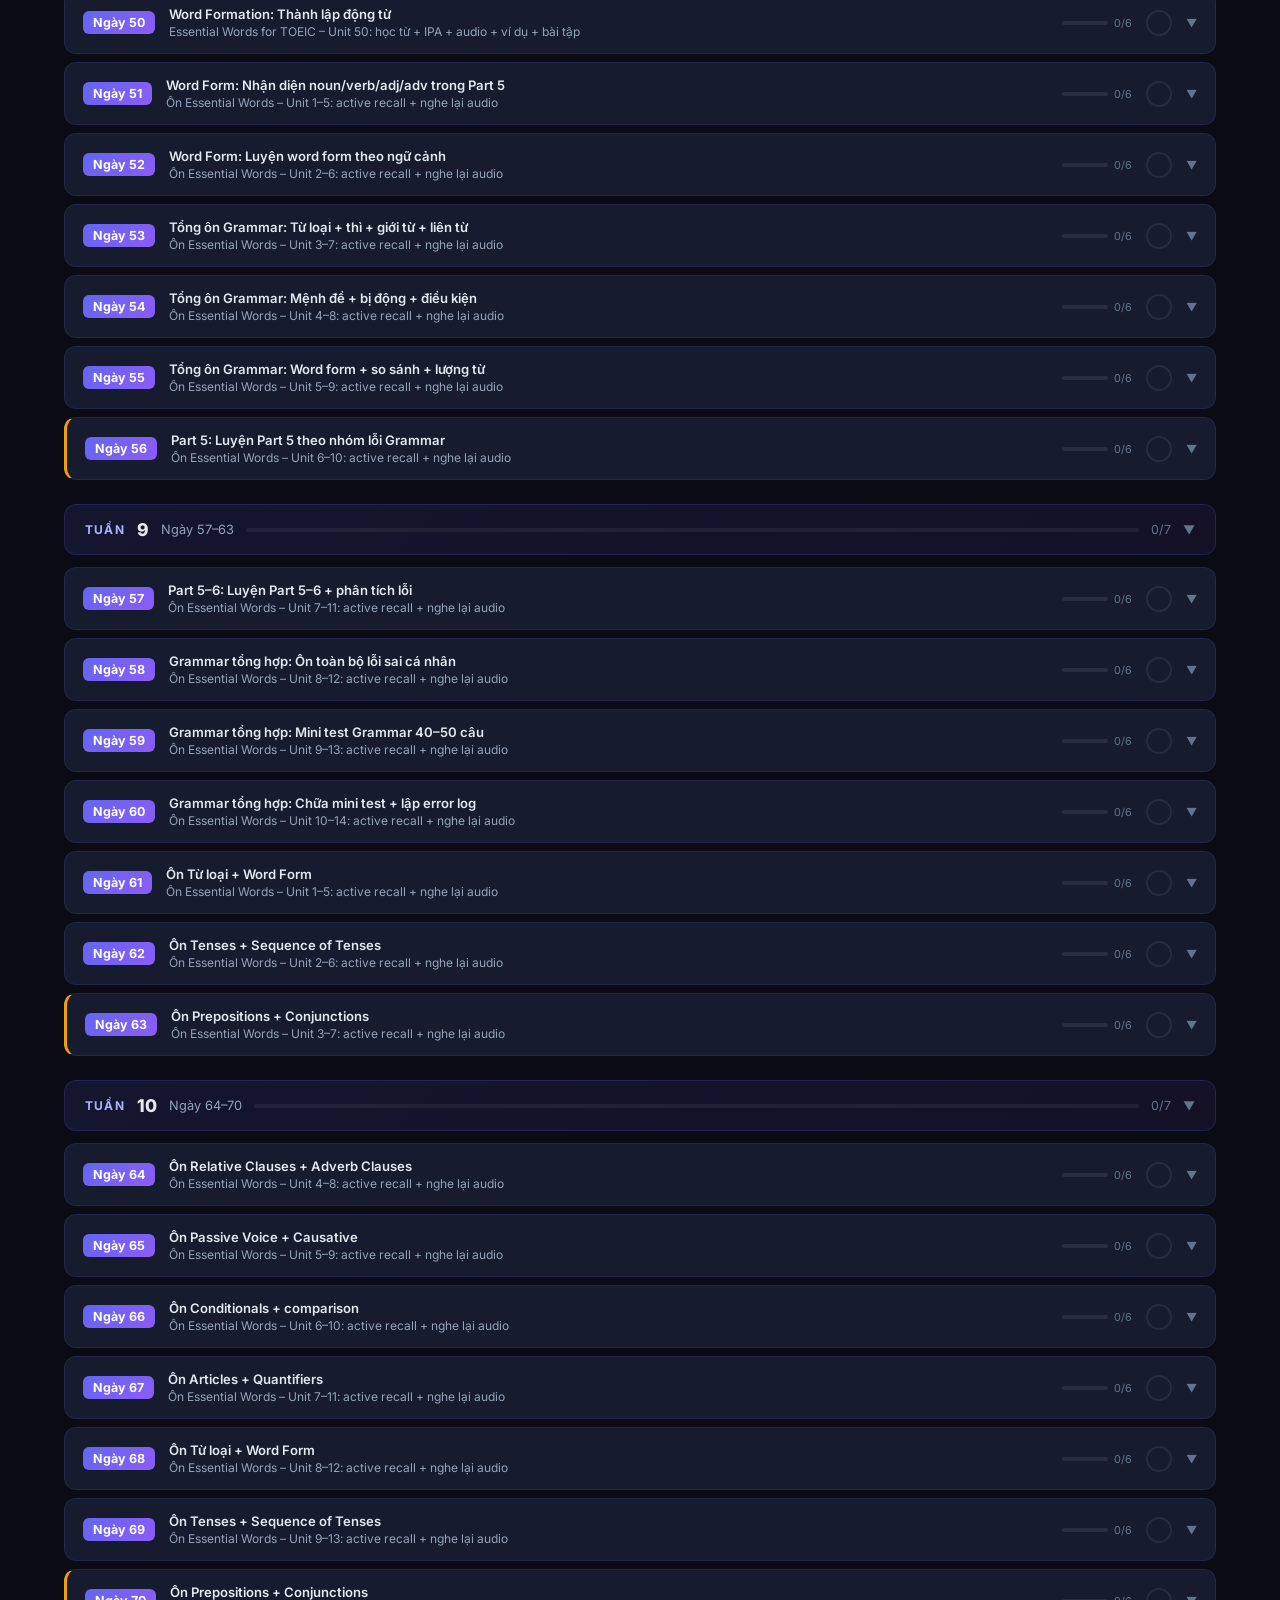
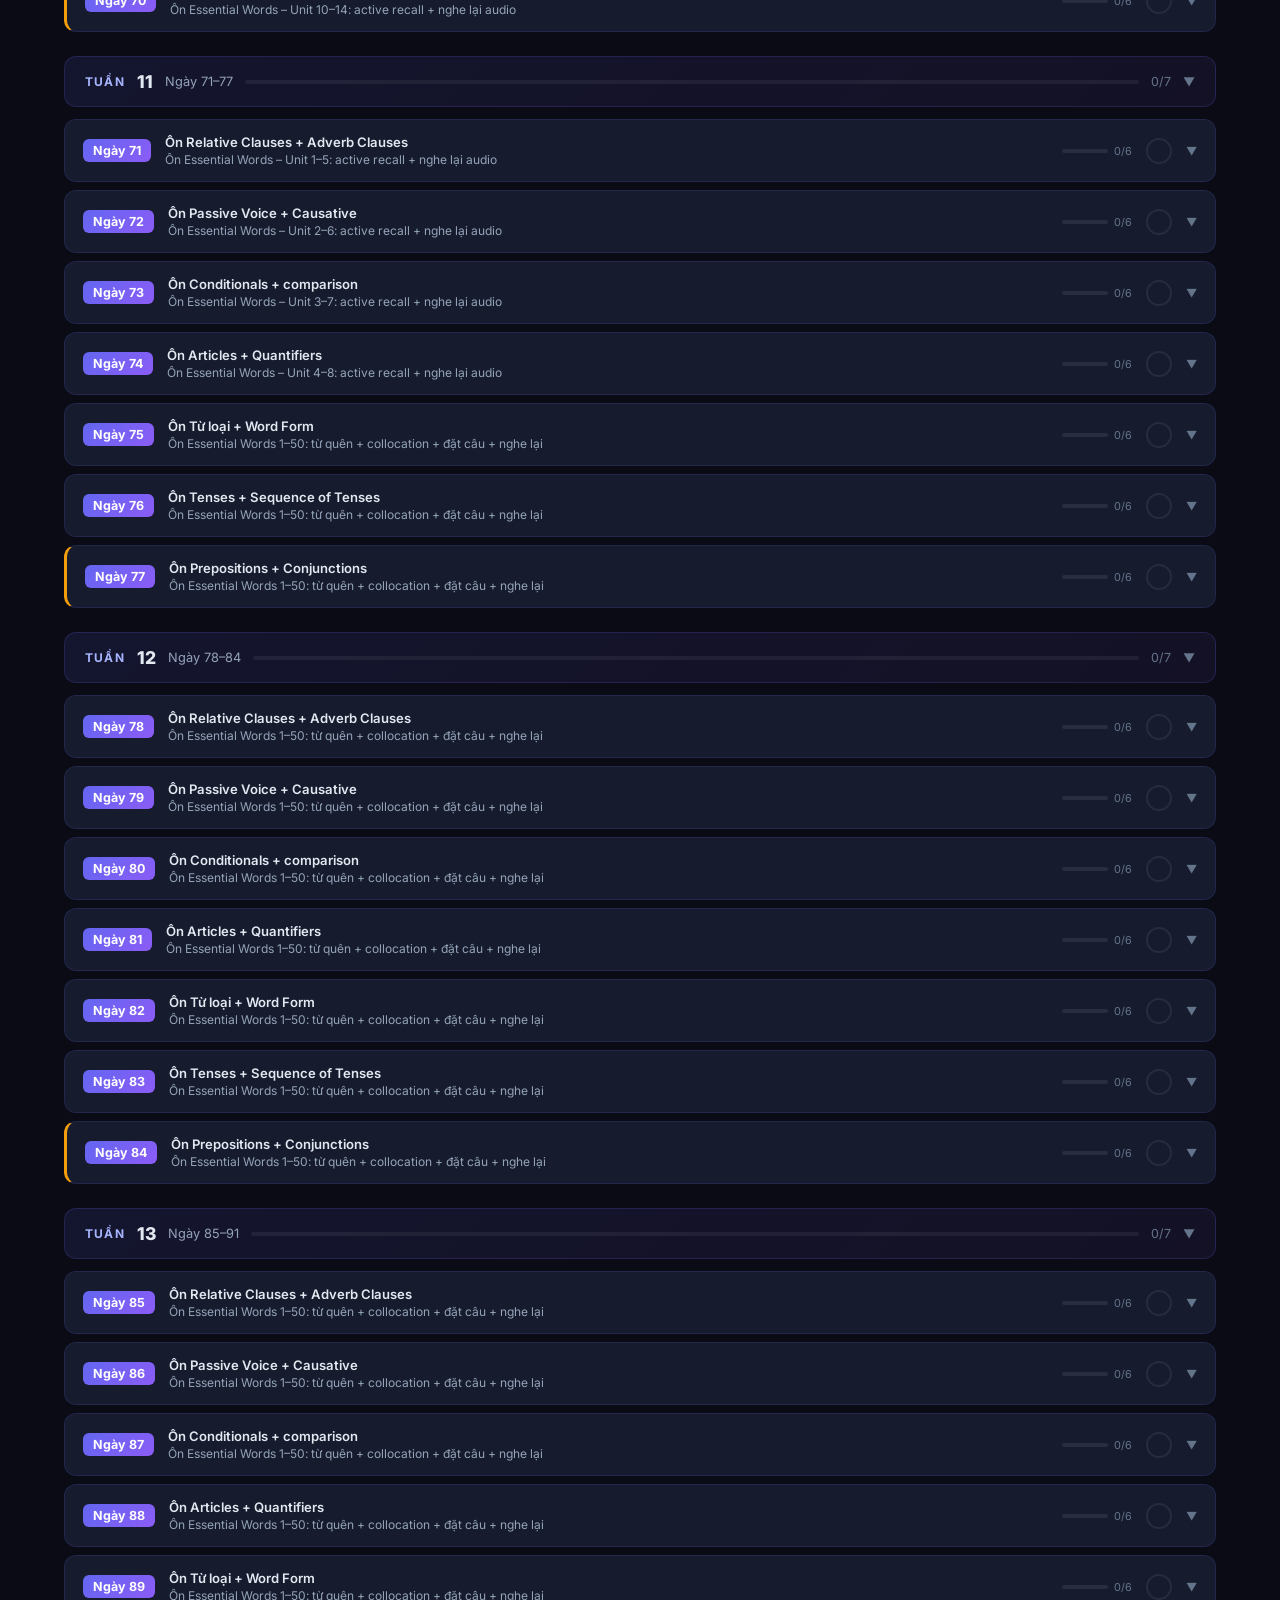
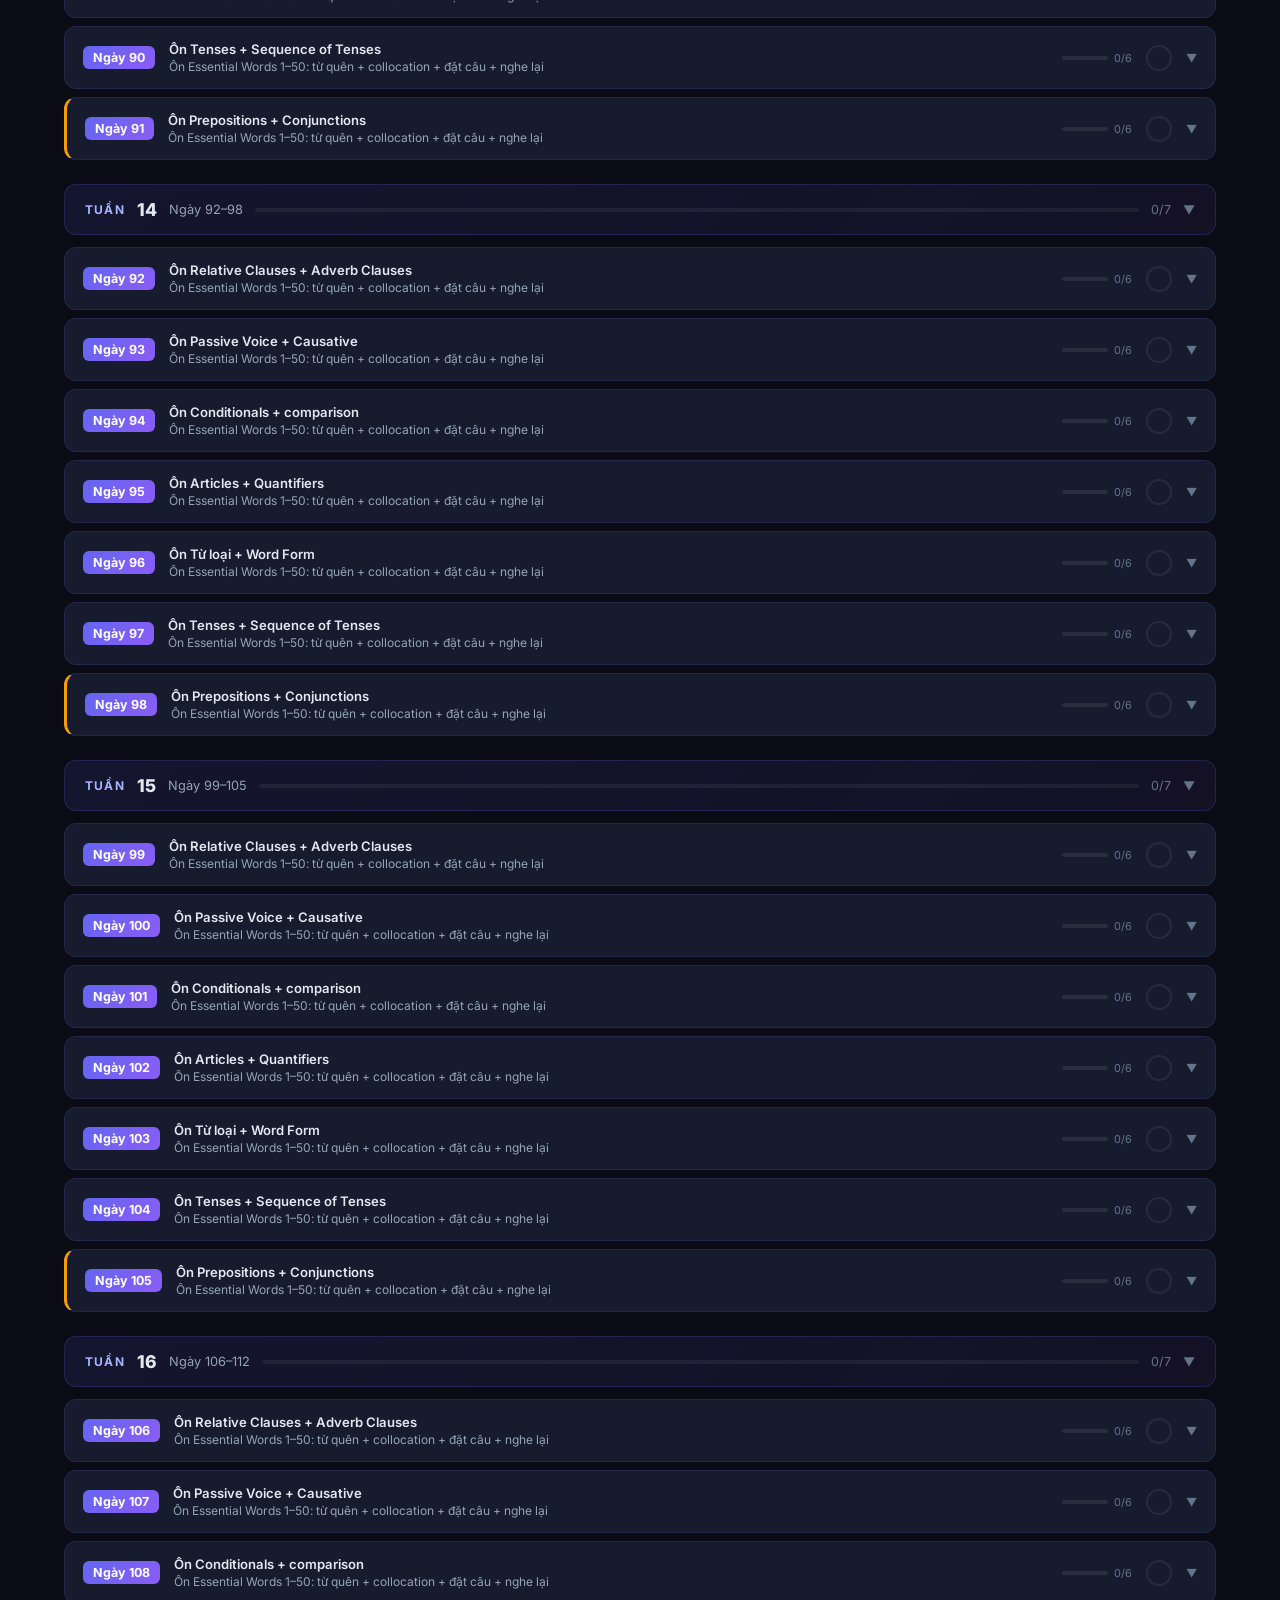
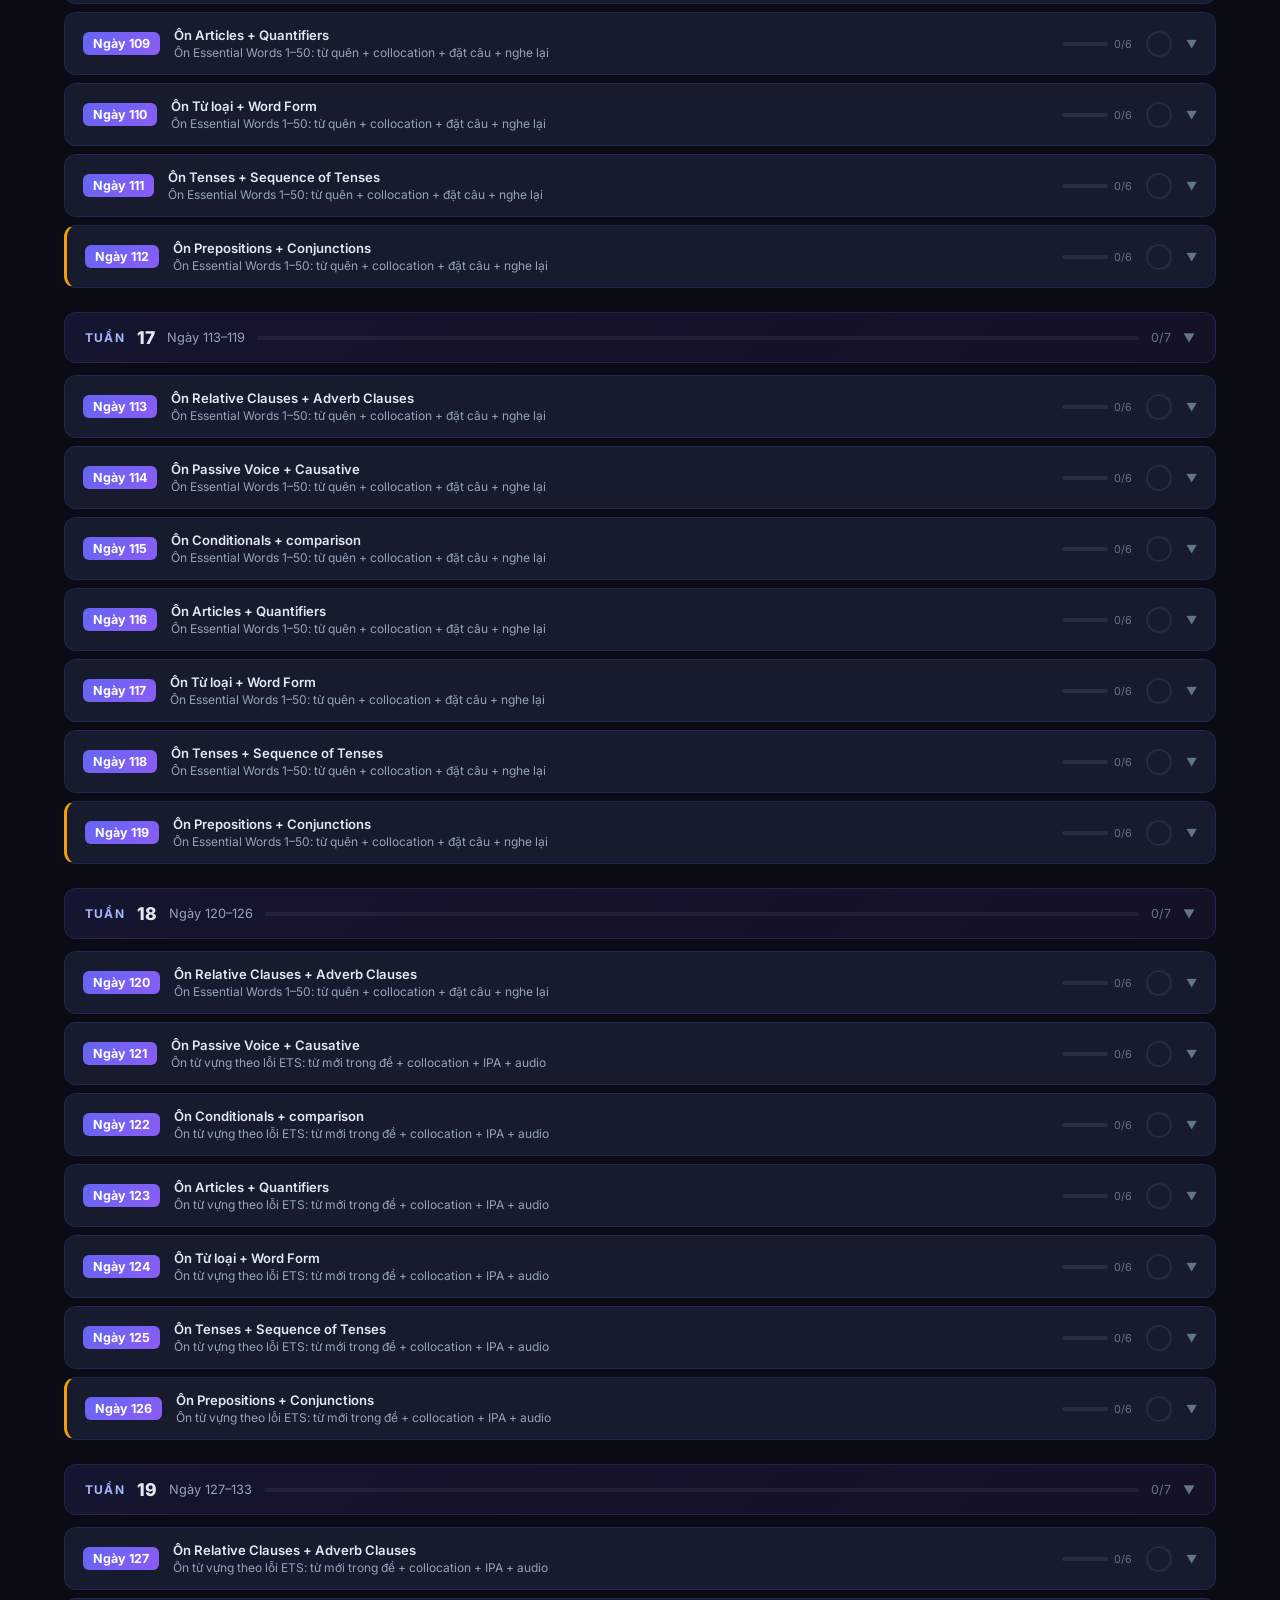
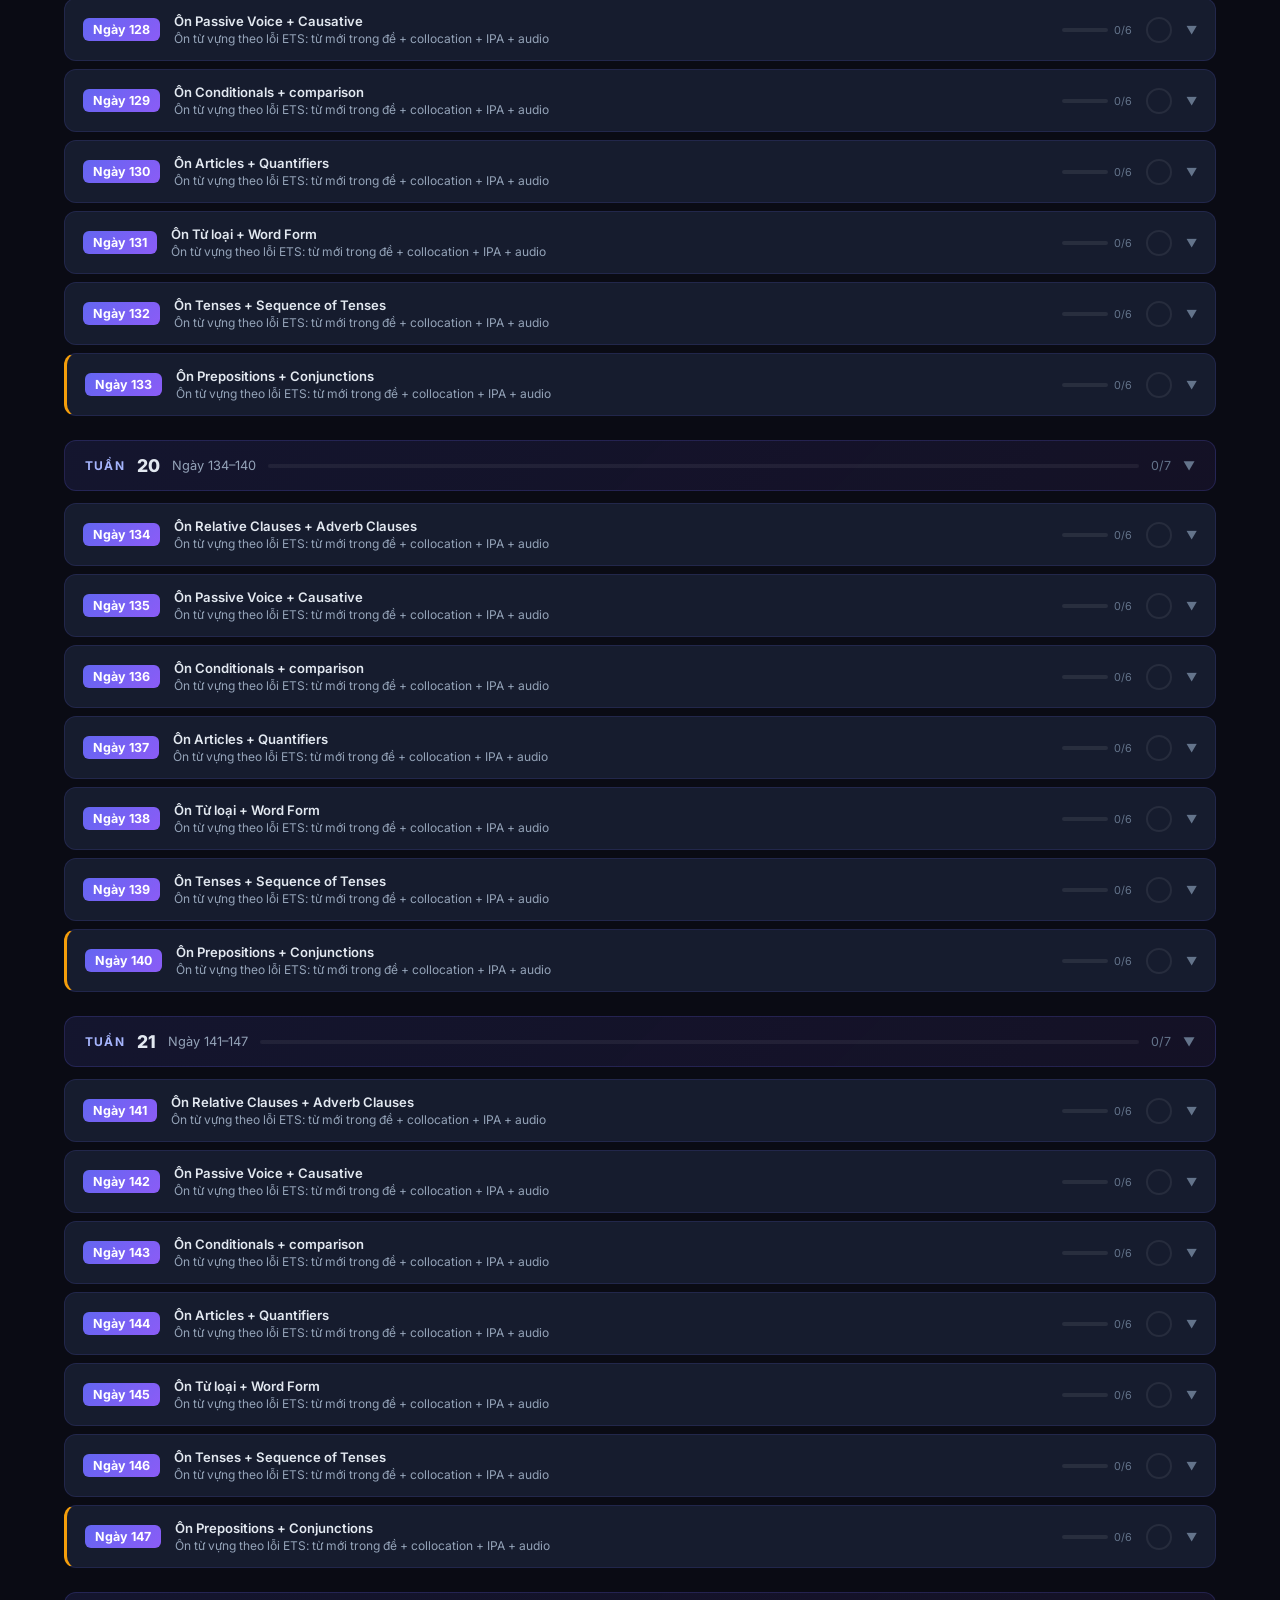
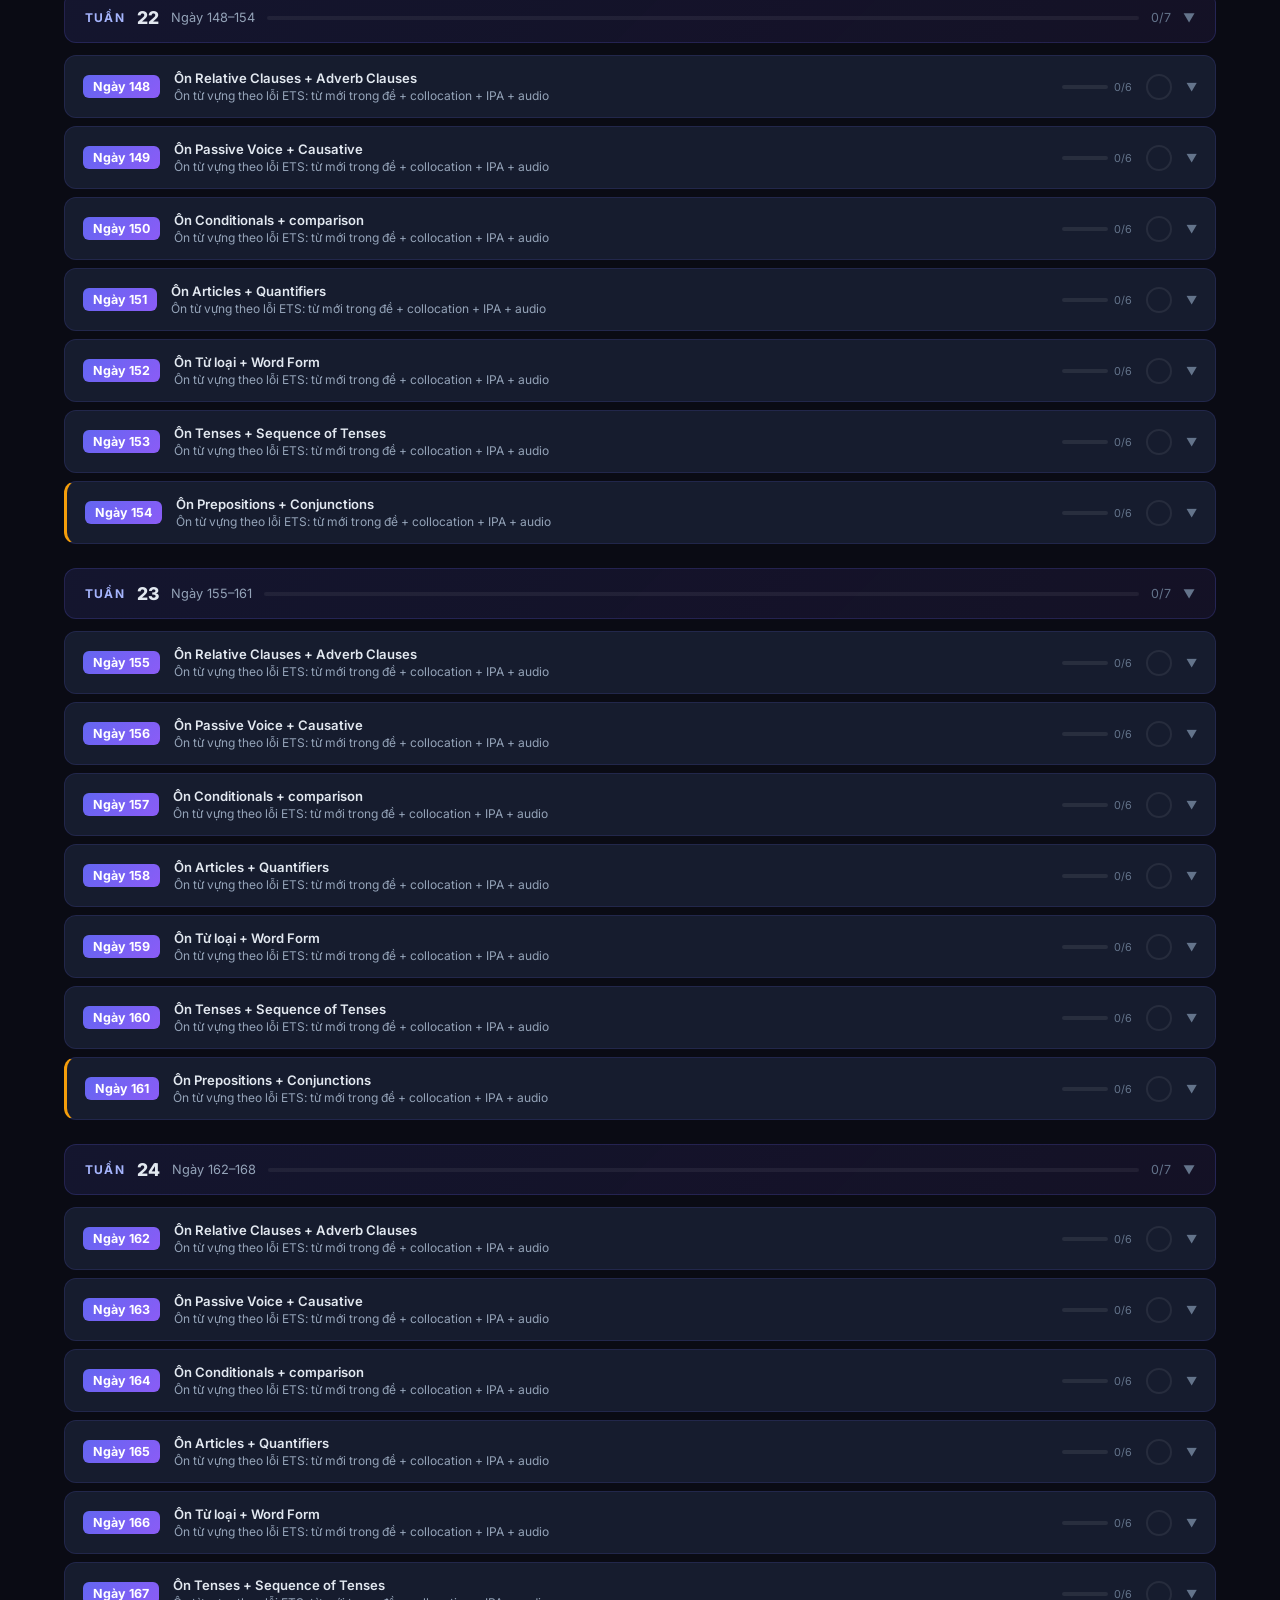
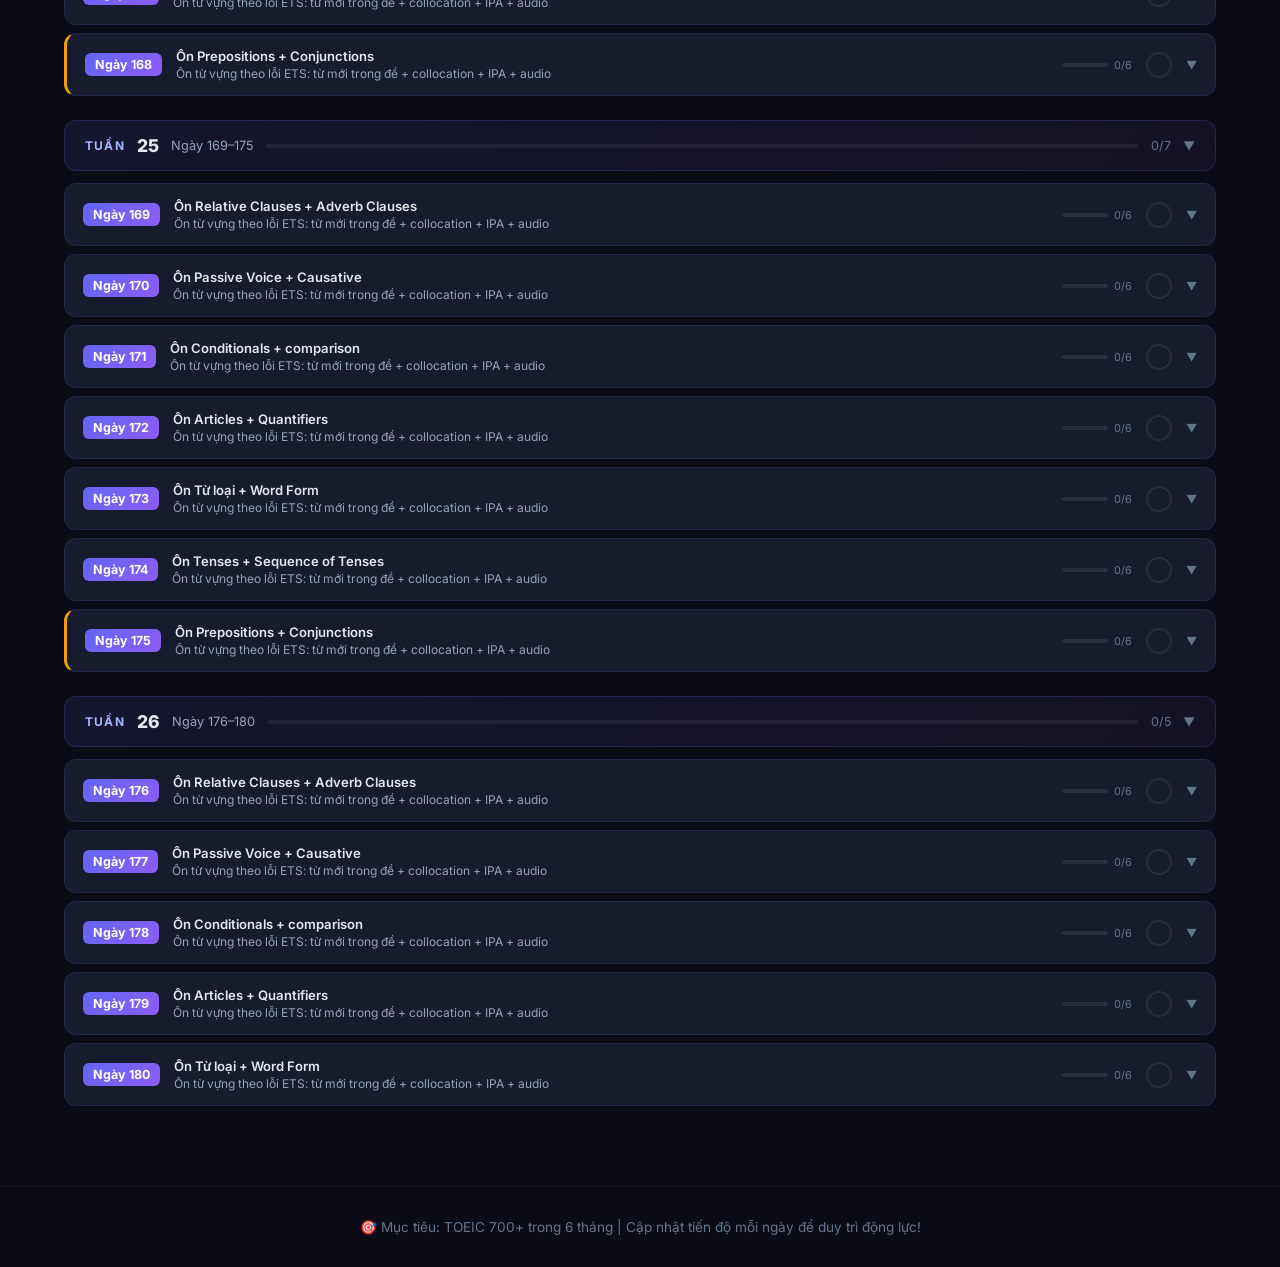
==== commit 2a49130b: "update" ====
--- a/index.html
+++ b/index.html
@@ -55,7 +55,7 @@
       <button class="tab-btn" id="tab-routine" onclick="switchTab('routine')">
         <span class="tab-icon">⏱️</span> Routine Hàng Ngày
       </button>
-      <a href="flashcard.html" class="tab-btn" style="text-decoration:none;display:inline-flex;align-items:center;gap:6px;">
+      <a href="flashcard.html" class="tab-btn" style="text-decoration:none;">
         <span class="tab-icon">🃏</span> Flashcard
       </a>
     </div>
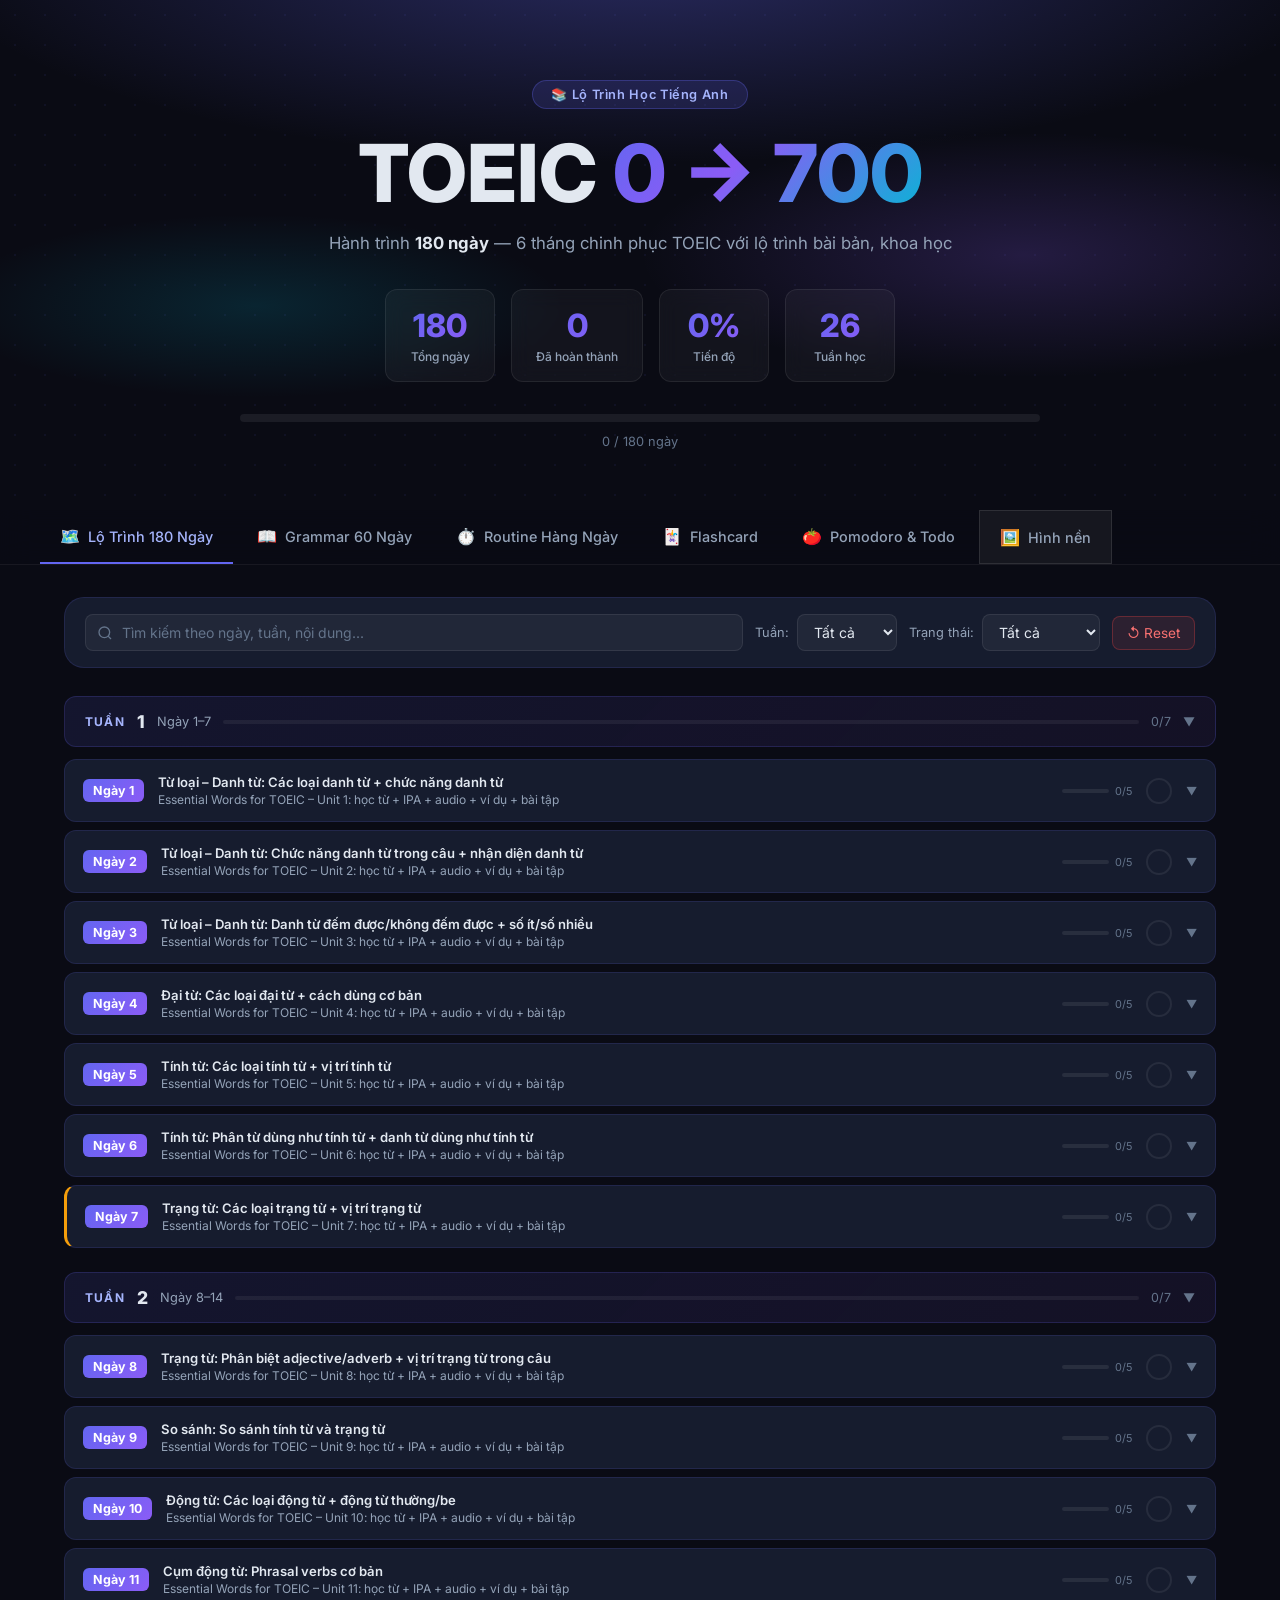
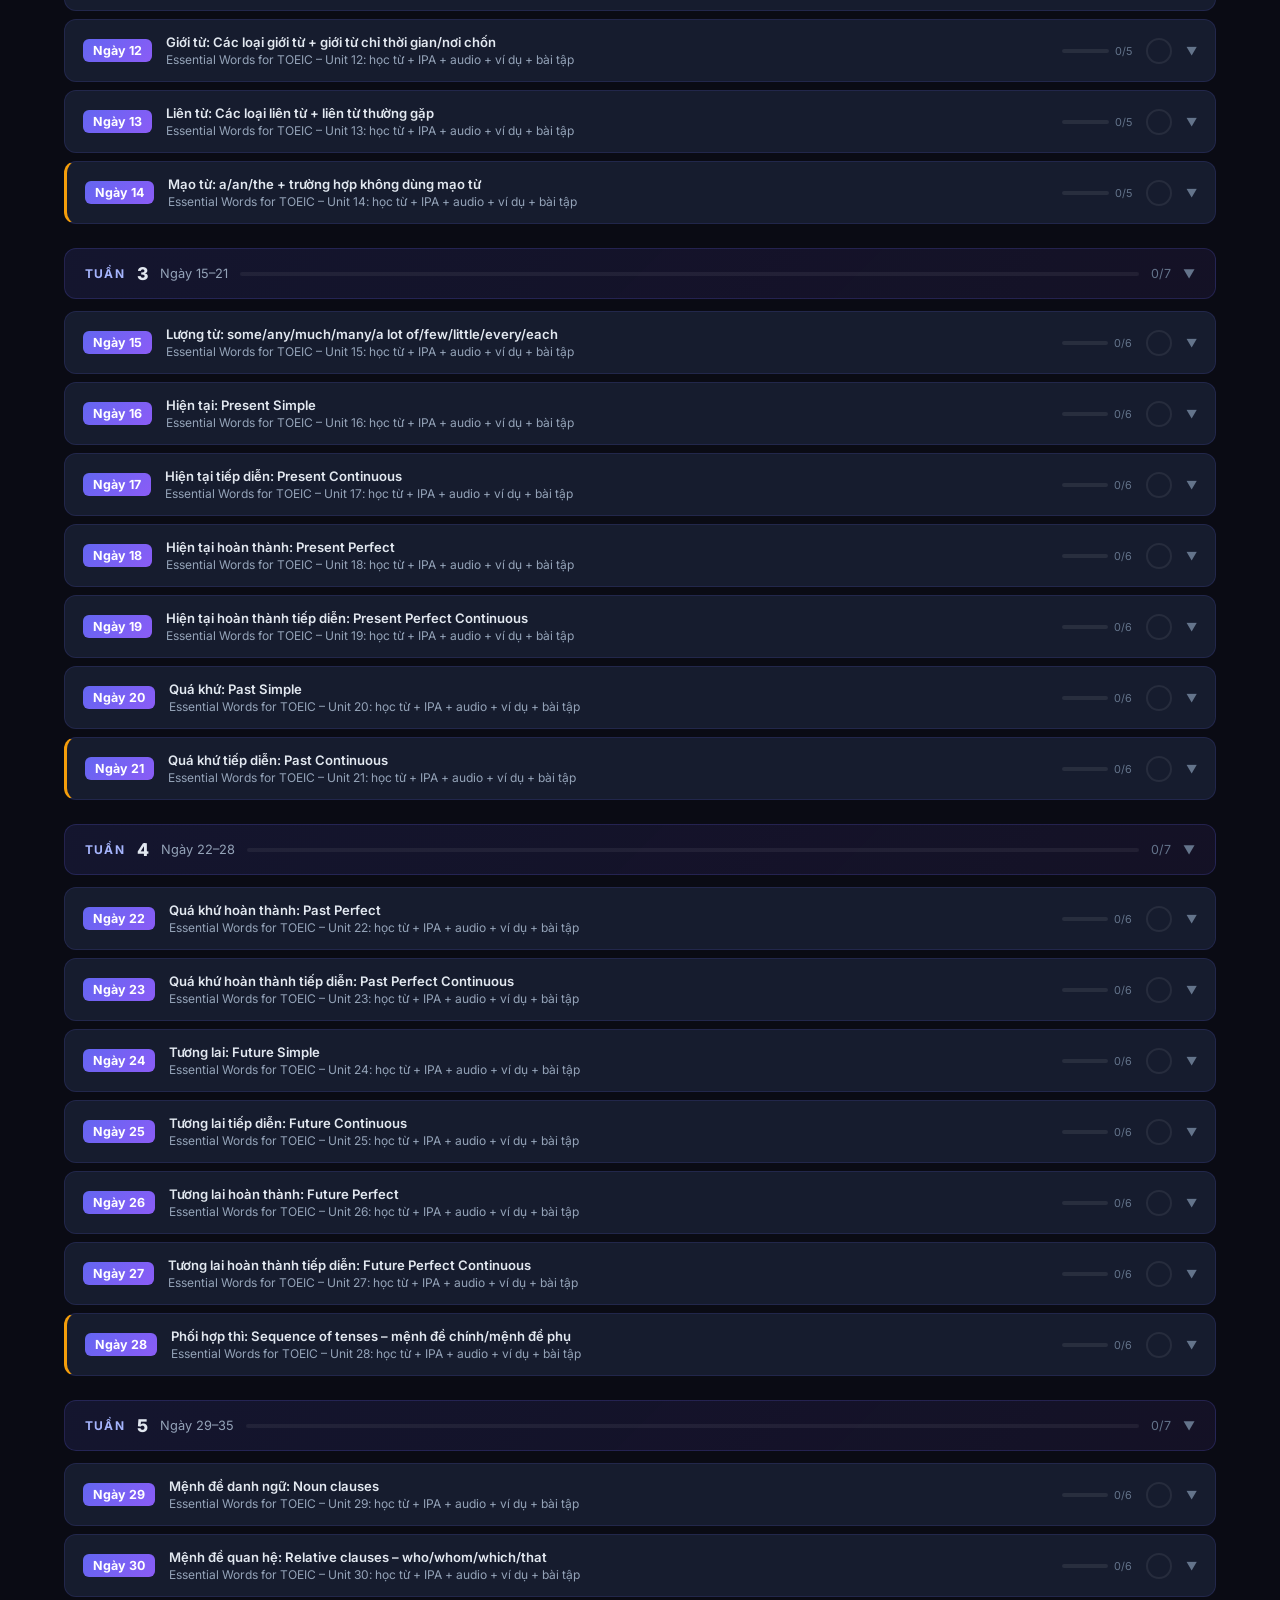
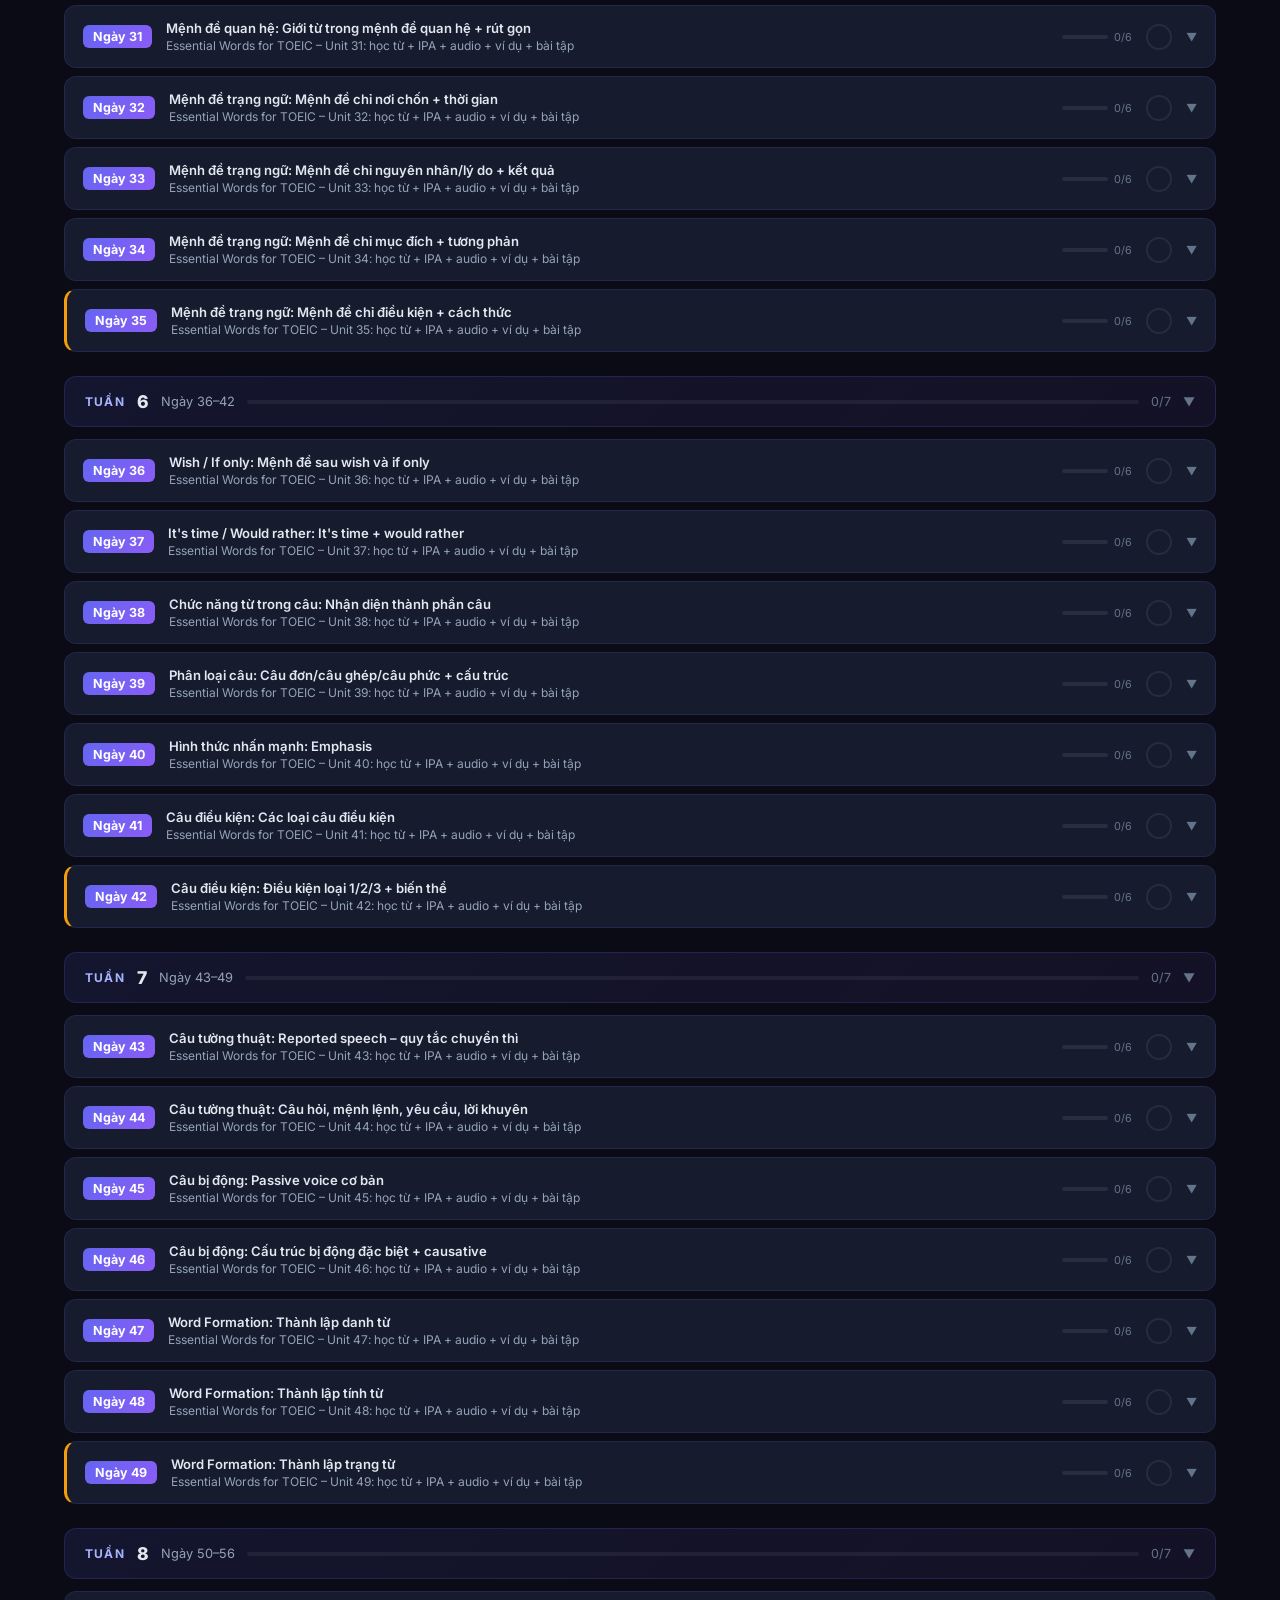
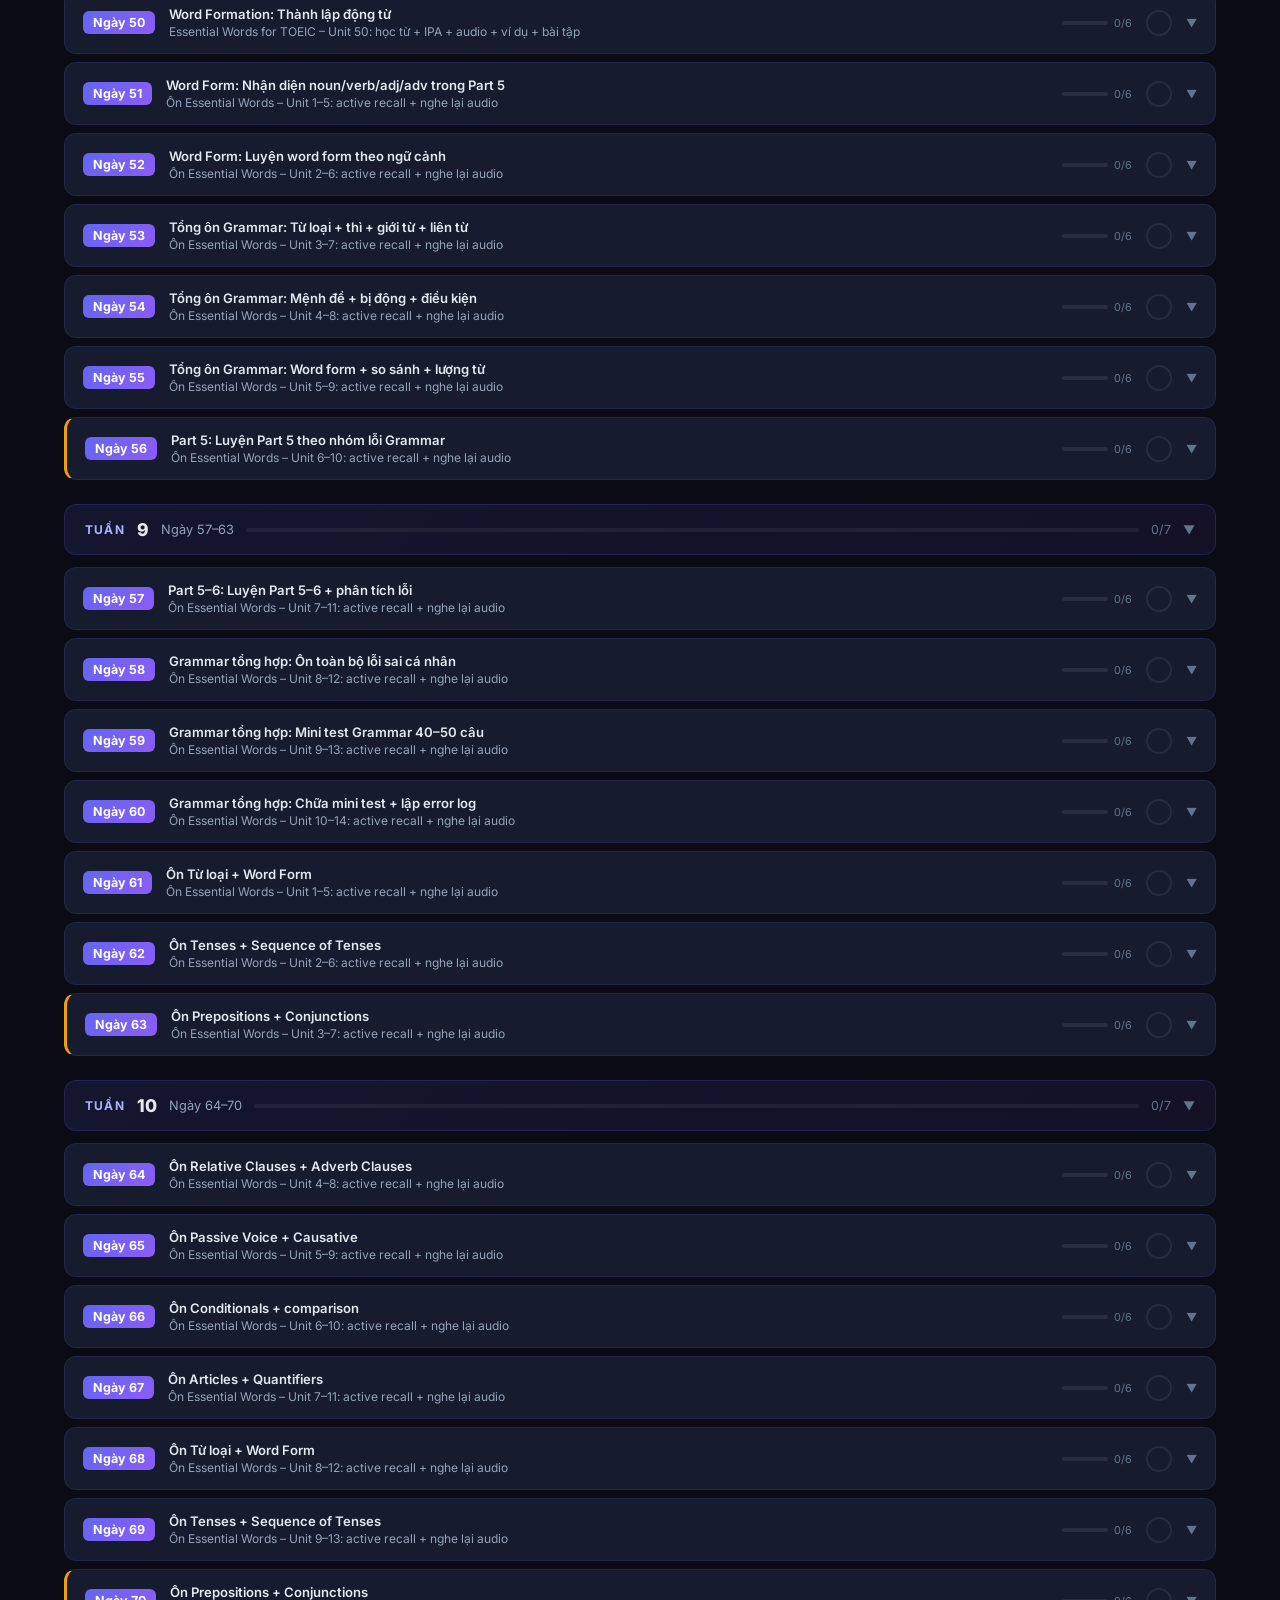
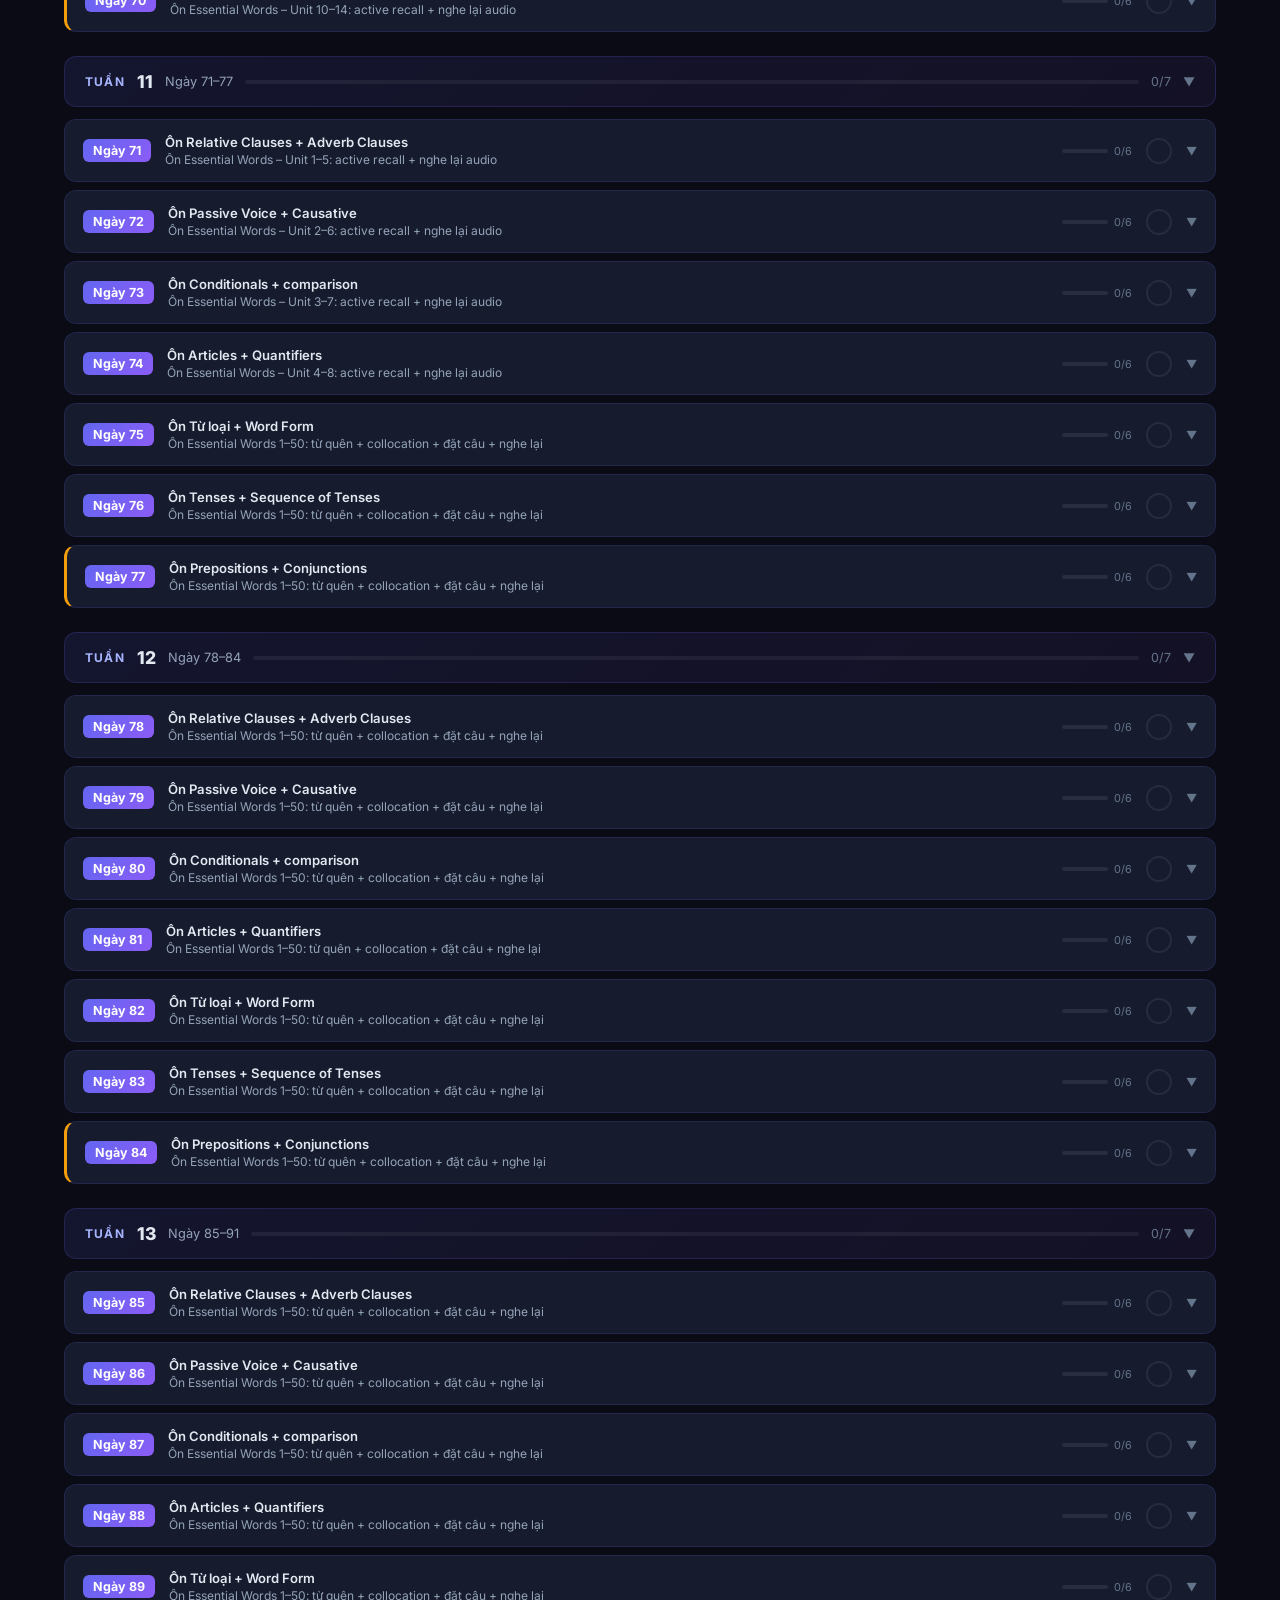
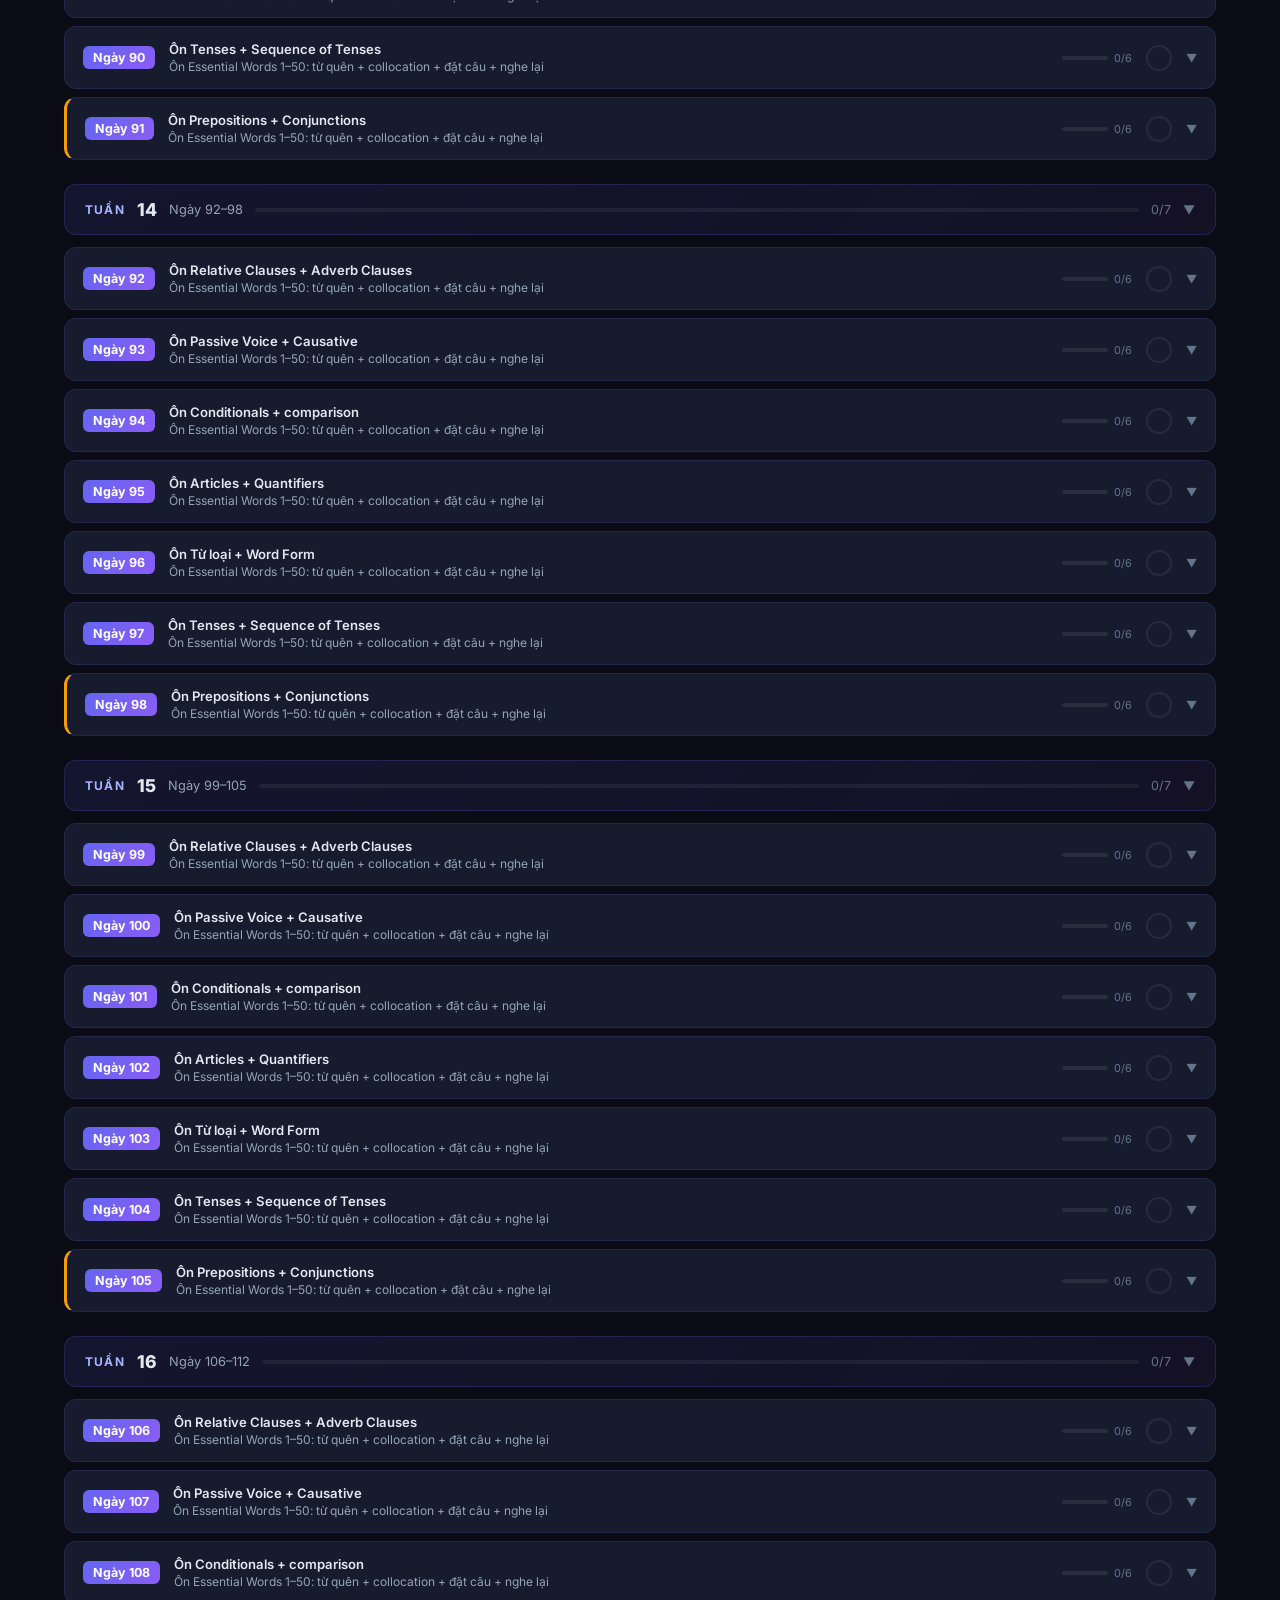
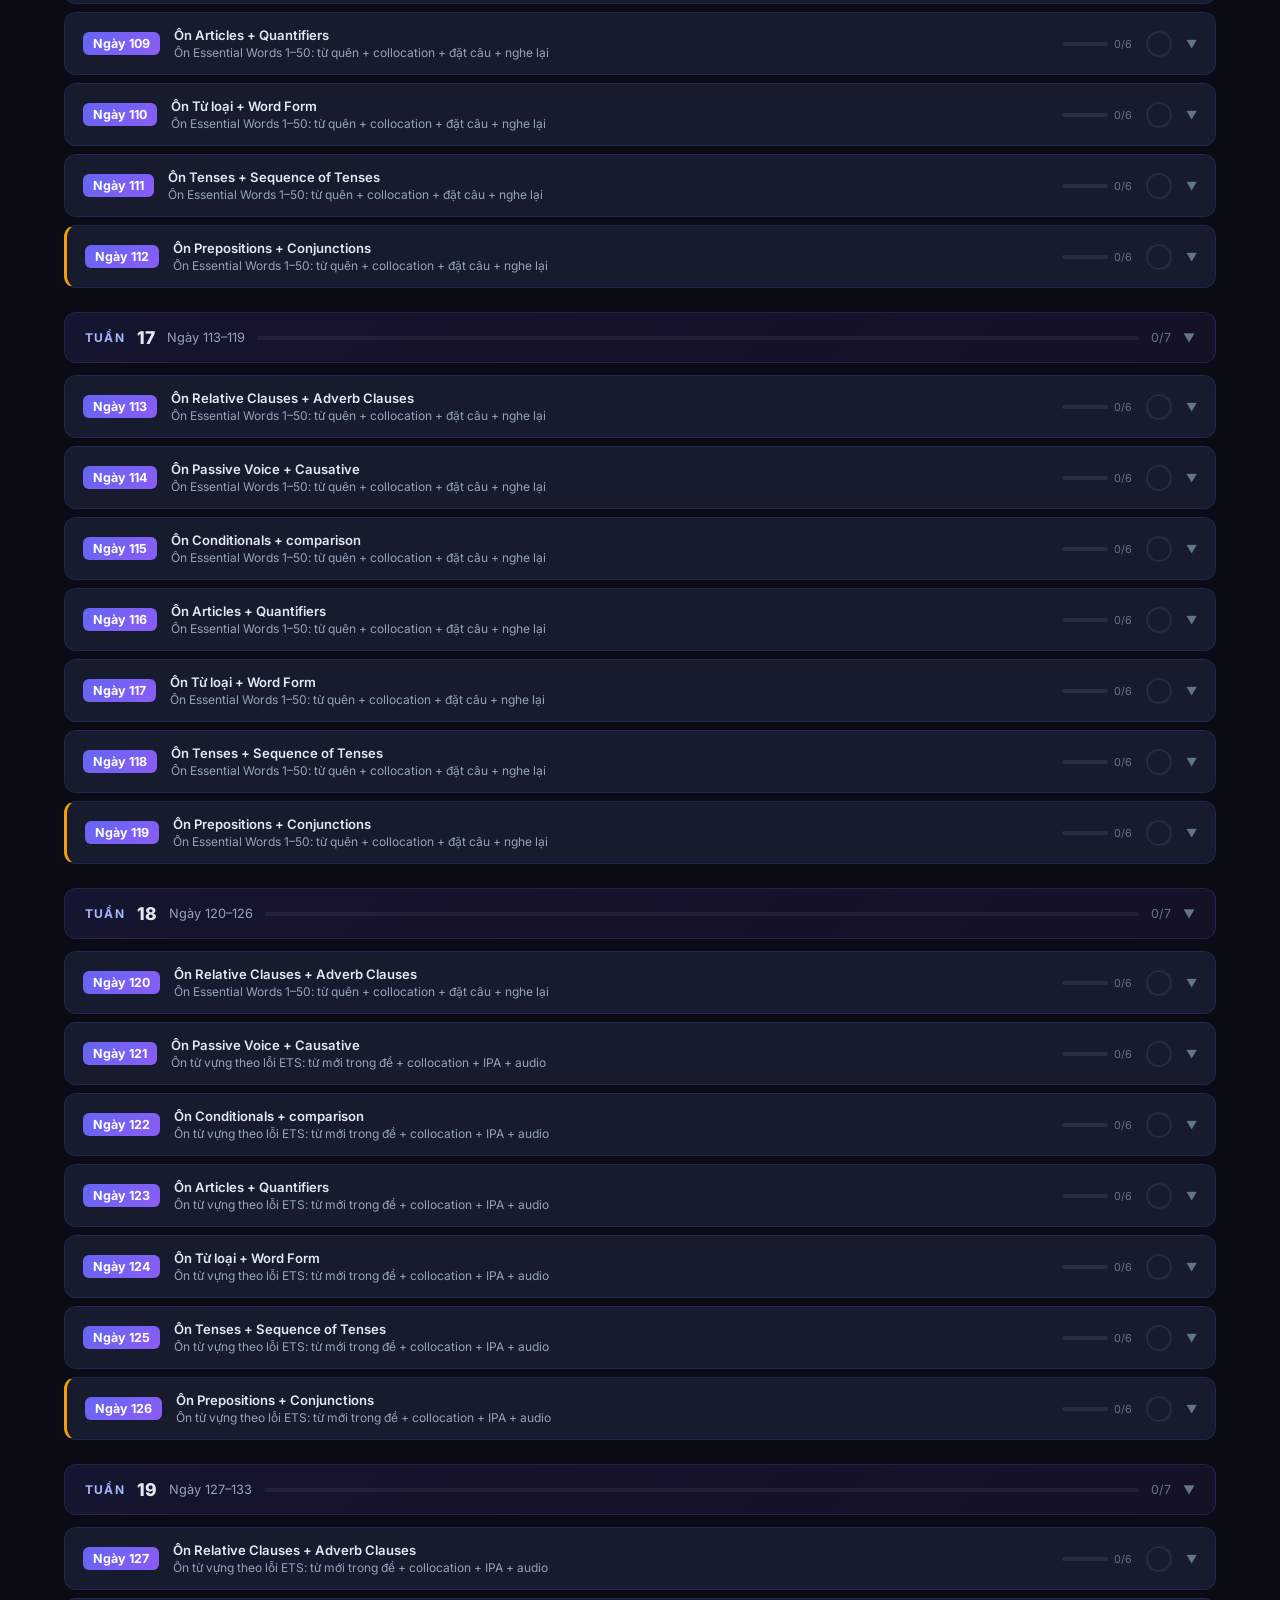
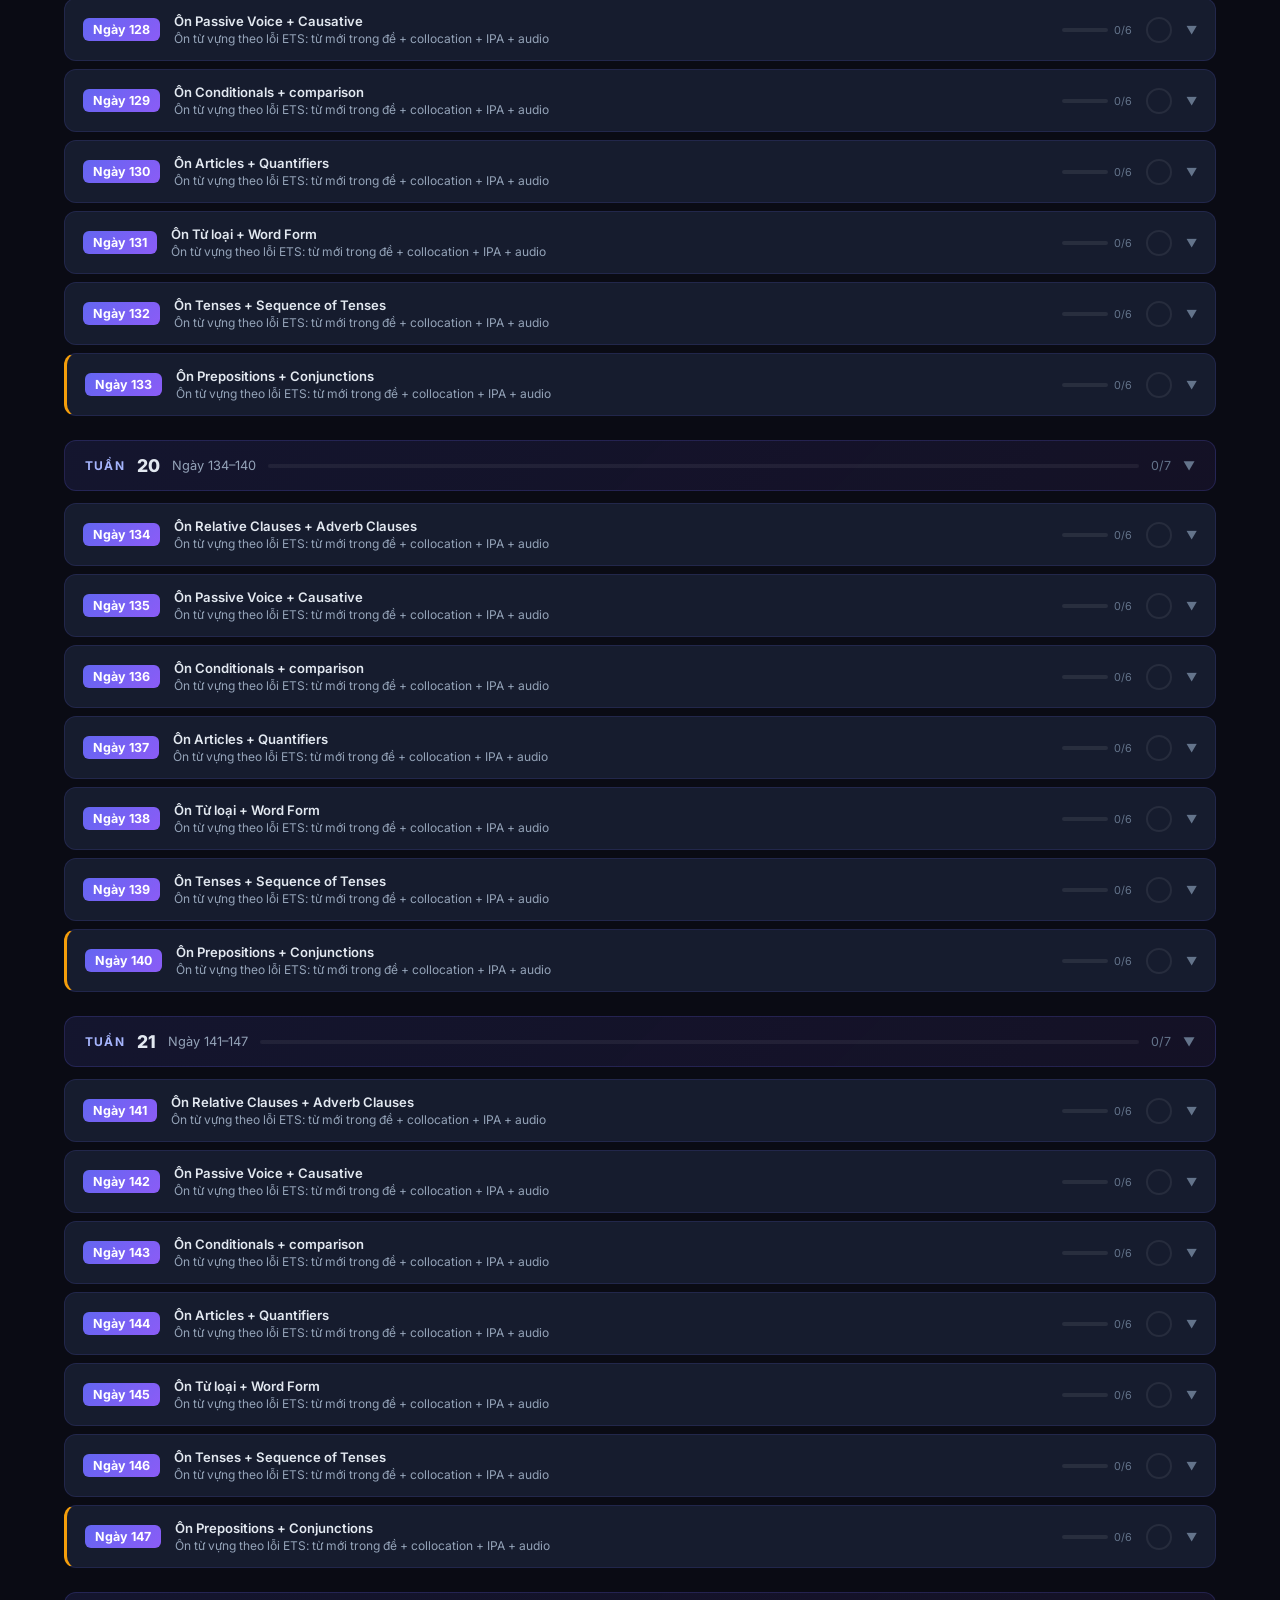
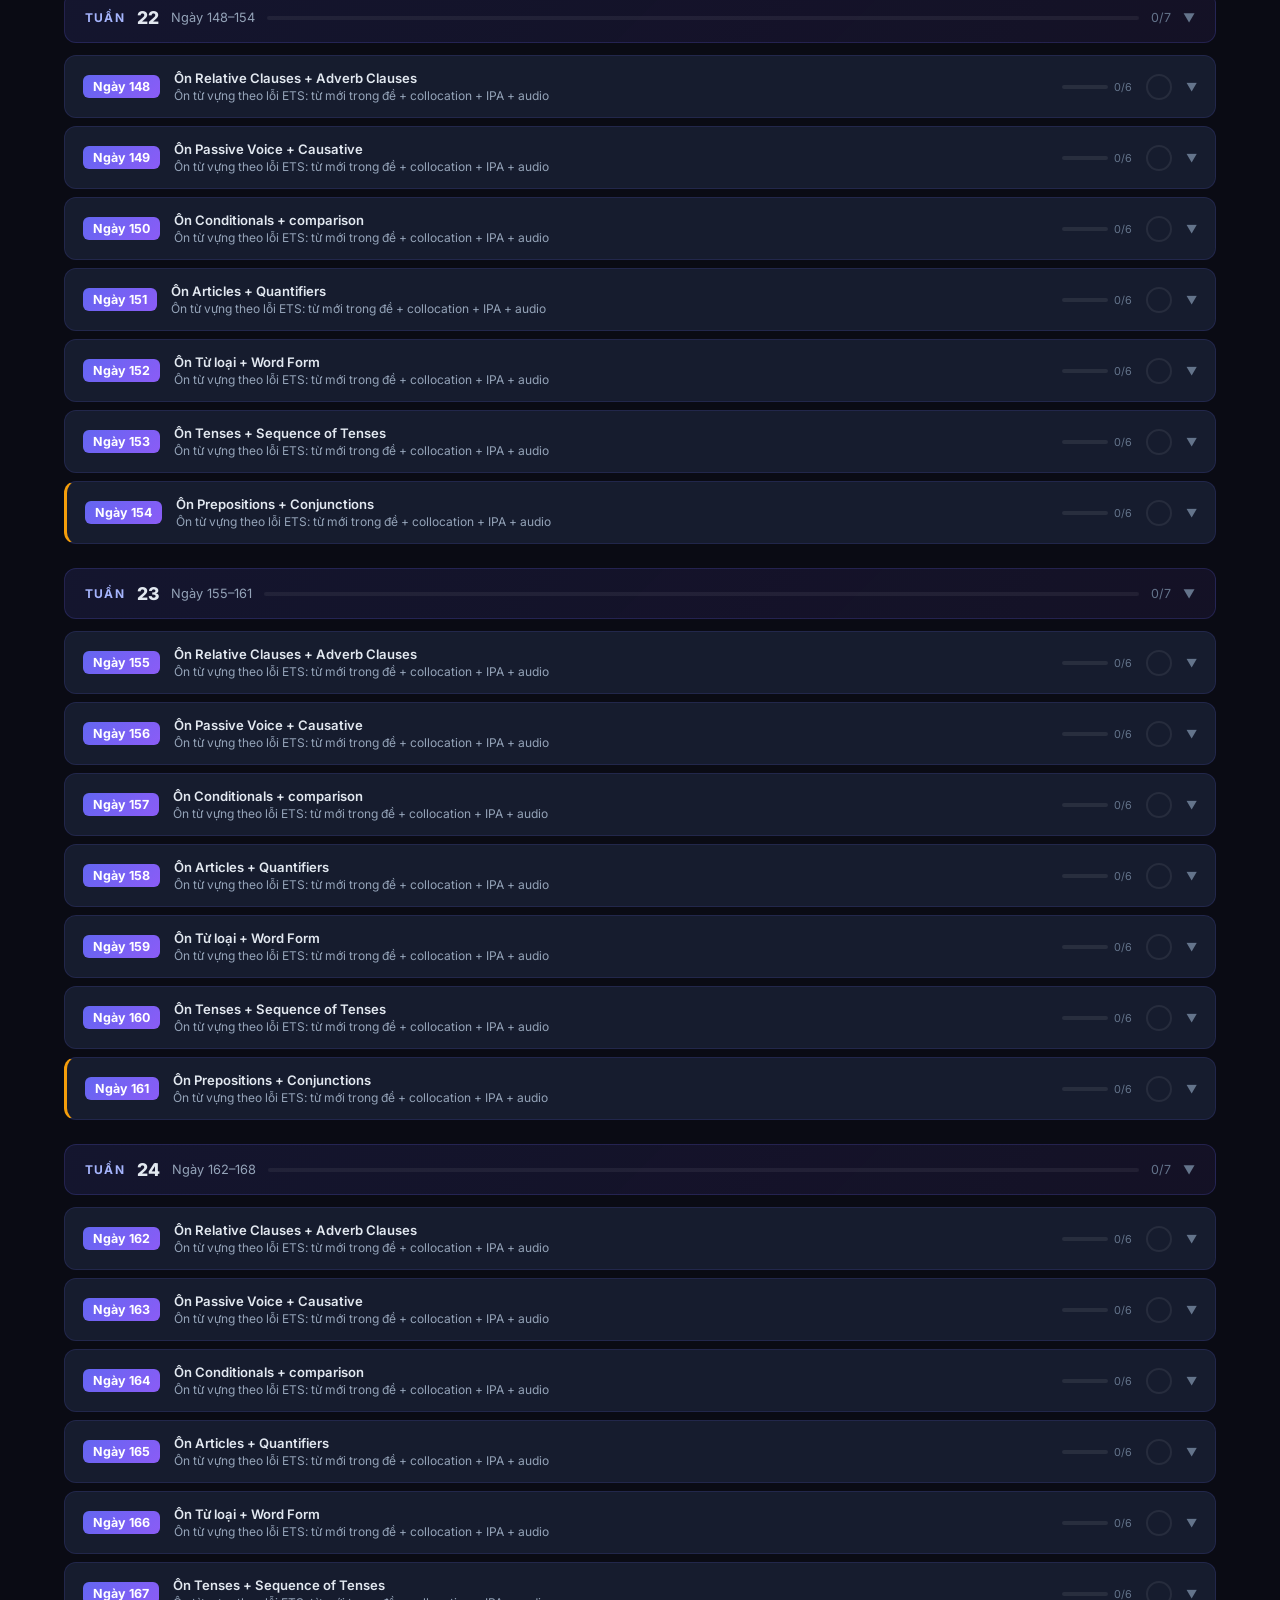
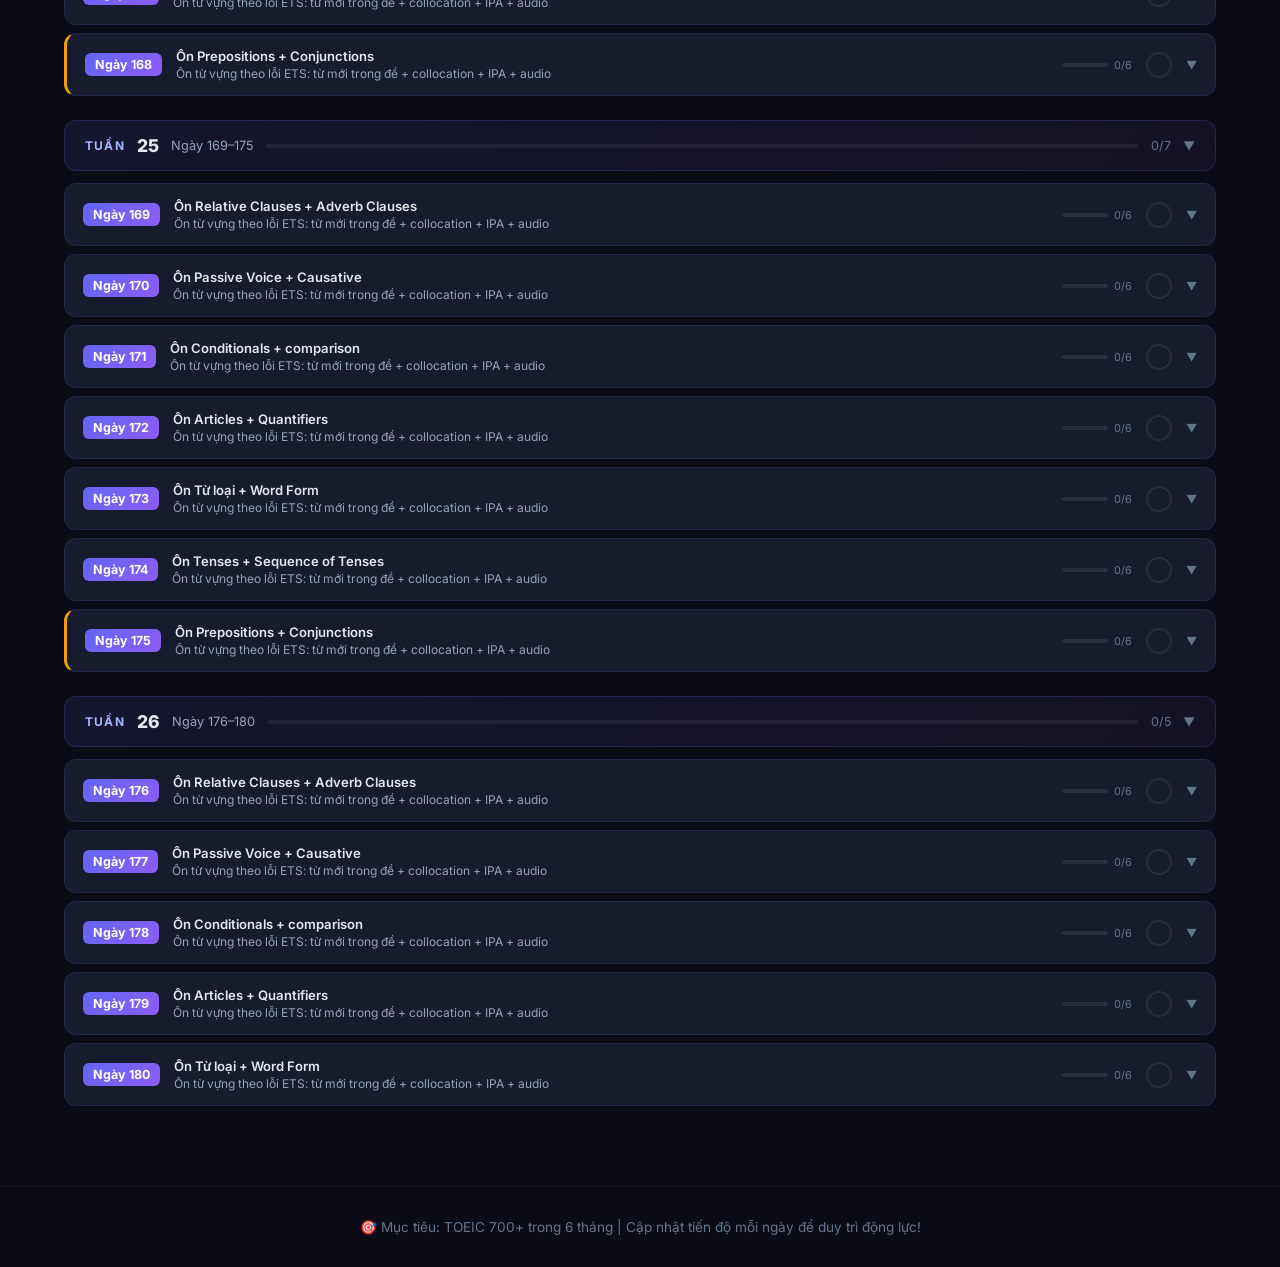
==== commit 5cad8457: "update" ====
--- a/index.html
+++ b/index.html
@@ -9,6 +9,7 @@
   <link rel="preconnect" href="https://fonts.gstatic.com" crossorigin />
   <link href="https://fonts.googleapis.com/css2?family=Inter:wght@300;400;500;600;700;800&family=JetBrains+Mono:wght@400;500&display=swap" rel="stylesheet" />
   <link rel="stylesheet" href="style.css" />
+  <link rel="stylesheet" href="bg.css" />
 </head>
 <body>
   <header class="hero" id="top">
@@ -58,6 +59,12 @@
       <a href="flashcard.html" class="tab-btn" style="text-decoration:none;">
         <span class="tab-icon">🃏</span> Flashcard
       </a>
+      <a href="pomodoro.html" class="tab-btn" style="text-decoration:none;">
+        <span class="tab-icon">🍅</span> Pomodoro & Todo
+      </a>
+      <button class="tab-btn" onclick="openBgModal(event)" style="border: 1px solid rgba(255,255,255,0.1); background: rgba(255,255,255,0.05);">
+        <span class="tab-icon">🖼️</span> Hình nền
+      </button>
     </div>
   </nav>
 
@@ -136,5 +143,6 @@
   </footer>
 
   <script src="app.js"></script>
+  <script src="bg.js"></script>
 </body>
 </html>
--- a/bg.css
+++ b/bg.css
@@ -0,0 +1,203 @@
+/* bg.css */
+#global-bg-container {
+  position: fixed;
+  inset: 0;
+  z-index: -1;
+  pointer-events: none;
+  background-color: var(--bg);
+  background-size: cover;
+  background-position: center;
+  background-repeat: no-repeat;
+  transition: opacity 0.5s;
+}
+#global-bg-container iframe {
+  position: absolute;
+  top: 50%;
+  left: 50%;
+  width: 100vw;
+  height: 100vh;
+  transform: translate(-50%, -50%);
+  /* To ensure no black bars for 16:9 video */
+  pointer-events: none;
+}
+@media (min-aspect-ratio: 16/9) {
+  #global-bg-container iframe { height: 56.25vw; }
+}
+@media (max-aspect-ratio: 16/9) {
+  #global-bg-container iframe { width: 177.78vh; }
+}
+
+/* Modal Overlay */
+.bg-modal-overlay {
+  position: fixed;
+  inset: 0;
+  background: rgba(0, 0, 0, 0.7);
+  backdrop-filter: blur(8px);
+  z-index: 9999;
+  display: flex;
+  align-items: center;
+  justify-content: center;
+  opacity: 0;
+  pointer-events: none;
+  transition: opacity 0.3s ease;
+}
+.bg-modal-overlay.show {
+  opacity: 1;
+  pointer-events: auto;
+}
+
+/* Modal Content */
+.bg-modal {
+  background: var(--bg2);
+  border: 1px solid var(--card-border);
+  border-radius: 20px;
+  width: 90%;
+  max-width: 650px;
+  max-height: 90vh;
+  display: flex;
+  flex-direction: column;
+  box-shadow: 0 20px 50px rgba(0,0,0,0.5);
+  transform: translateY(20px);
+  transition: transform 0.3s cubic-bezier(0.4, 0, 0.2, 1);
+}
+.bg-modal-overlay.show .bg-modal {
+  transform: translateY(0);
+}
+
+.bg-modal-header {
+  display: flex;
+  align-items: center;
+  justify-content: space-between;
+  padding: 20px 24px;
+  border-bottom: 1px solid rgba(255,255,255,0.06);
+}
+.bg-modal-title {
+  font-size: 18px;
+  font-weight: 700;
+  display: flex;
+  align-items: center;
+  gap: 10px;
+}
+.bg-modal-close {
+  background: none;
+  border: none;
+  color: var(--text-dim);
+  font-size: 20px;
+  cursor: pointer;
+  transition: color 0.2s;
+}
+.bg-modal-close:hover {
+  color: var(--text);
+}
+
+.bg-modal-body {
+  padding: 24px;
+  overflow-y: auto;
+}
+.bg-modal-body::-webkit-scrollbar { width: 6px; }
+.bg-modal-body::-webkit-scrollbar-thumb { background: var(--card-border); border-radius: 4px; }
+
+.bg-input-group { margin-bottom: 24px; }
+.bg-input-label {
+  font-size: 13px; font-weight: 600; color: var(--text-muted);
+  margin-bottom: 8px; display: block;
+}
+.bg-input-wrapper {
+  position: relative;
+  display: flex;
+  align-items: center;
+  background: var(--bg3);
+  border: 1px solid var(--card-border);
+  border-radius: 12px;
+  padding: 0 14px;
+  transition: all 0.2s;
+}
+.bg-input-wrapper:focus-within {
+  border-color: var(--primary);
+  box-shadow: 0 0 0 3px rgba(99,102,241,0.15);
+}
+.bg-input-icon {
+  color: var(--danger);
+  font-size: 16px;
+  margin-right: 10px;
+}
+.bg-input {
+  flex: 1;
+  background: none;
+  border: none;
+  color: var(--text);
+  padding: 14px 0;
+  font-family: 'Inter', sans-serif;
+  font-size: 14px;
+  outline: none;
+}
+.bg-input::placeholder { color: var(--text-dim); }
+
+.bg-presets-title {
+  font-size: 12px; font-weight: 600; color: var(--text-dim);
+  text-transform: uppercase; letter-spacing: 1px; margin: 24px 0 16px;
+  display: flex; align-items: center; gap: 12px;
+}
+.bg-presets-title::after {
+  content: ''; flex: 1; height: 1px; background: rgba(255,255,255,0.06);
+}
+
+.bg-preset-grid {
+  display: grid;
+  grid-template-columns: repeat(3, 1fr);
+  gap: 16px;
+  margin-bottom: 24px;
+}
+@media (max-width: 500px) {
+  .bg-preset-grid { grid-template-columns: repeat(2, 1fr); }
+}
+
+.bg-preset-item {
+  position: relative;
+  border-radius: 12px;
+  overflow: hidden;
+  cursor: pointer;
+  border: 2px solid transparent;
+  transition: all 0.2s;
+  aspect-ratio: 16/9;
+  background: var(--bg3);
+}
+.bg-preset-item img {
+  width: 100%; height: 100%; object-fit: cover; transition: transform 0.3s;
+}
+.bg-preset-item:hover { border-color: rgba(255,255,255,0.2); }
+.bg-preset-item:hover img { transform: scale(1.05); }
+.bg-preset-item.active { border-color: var(--primary); box-shadow: 0 4px 15px rgba(99,102,241,0.3); }
+.bg-preset-item.active::after {
+  content: '✓'; position: absolute; top: 50%; left: 50%; transform: translate(-50%, -50%);
+  background: var(--primary); color: #fff; width: 28px; height: 28px; border-radius: 50%;
+  display: flex; align-items: center; justify-content: center; font-size: 14px; font-weight: bold;
+}
+
+.bg-preset-label {
+  position: absolute; bottom: 0; left: 0; right: 0;
+  background: linear-gradient(to top, rgba(0,0,0,0.8), transparent);
+  padding: 16px 8px 6px; font-size: 11px; font-weight: 600; text-align: center; color: #fff;
+}
+
+.bg-modal-footer {
+  padding: 16px 24px;
+  border-top: 1px solid rgba(255,255,255,0.06);
+  display: flex;
+  justify-content: space-between;
+  align-items: center;
+  background: rgba(11,13,23,0.5);
+  border-bottom-left-radius: 20px;
+  border-bottom-right-radius: 20px;
+}
+.bg-btn {
+  padding: 10px 20px; border-radius: 10px; border: none; font-size: 14px; font-weight: 600;
+  cursor: pointer; transition: all 0.2s; font-family: 'Inter', sans-serif;
+}
+.bg-btn-clear { background: rgba(239,68,68,0.1); color: var(--danger); display: flex; align-items: center; gap: 6px; }
+.bg-btn-clear:hover { background: rgba(239,68,68,0.2); }
+.bg-btn-cancel { background: transparent; color: var(--text-muted); }
+.bg-btn-cancel:hover { color: var(--text); background: rgba(255,255,255,0.05); }
+.bg-btn-apply { background: #fff; color: #000; box-shadow: 0 4px 12px rgba(255,255,255,0.2); display: flex; align-items: center; gap: 6px; }
+.bg-btn-apply:hover { opacity: 0.9; transform: translateY(-1px); }
+.bg-footer-right { display: flex; gap: 12px; }
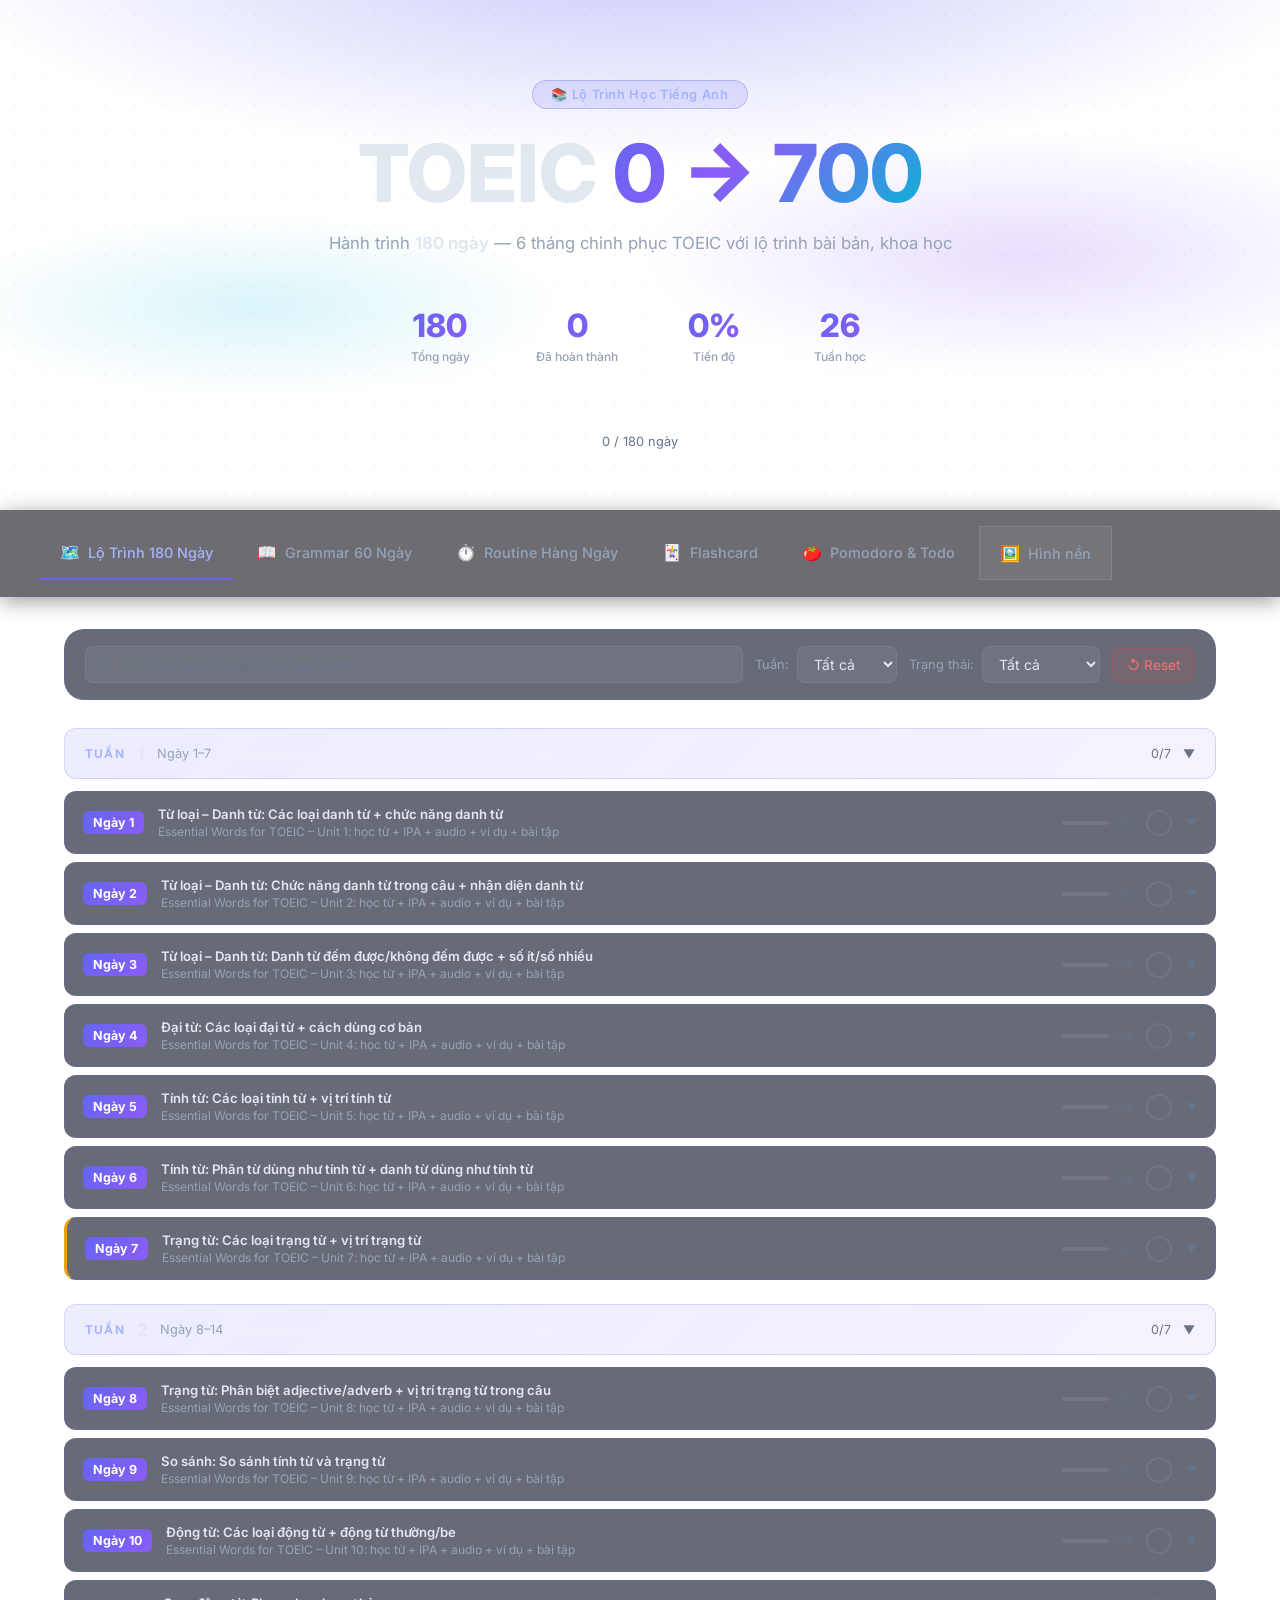
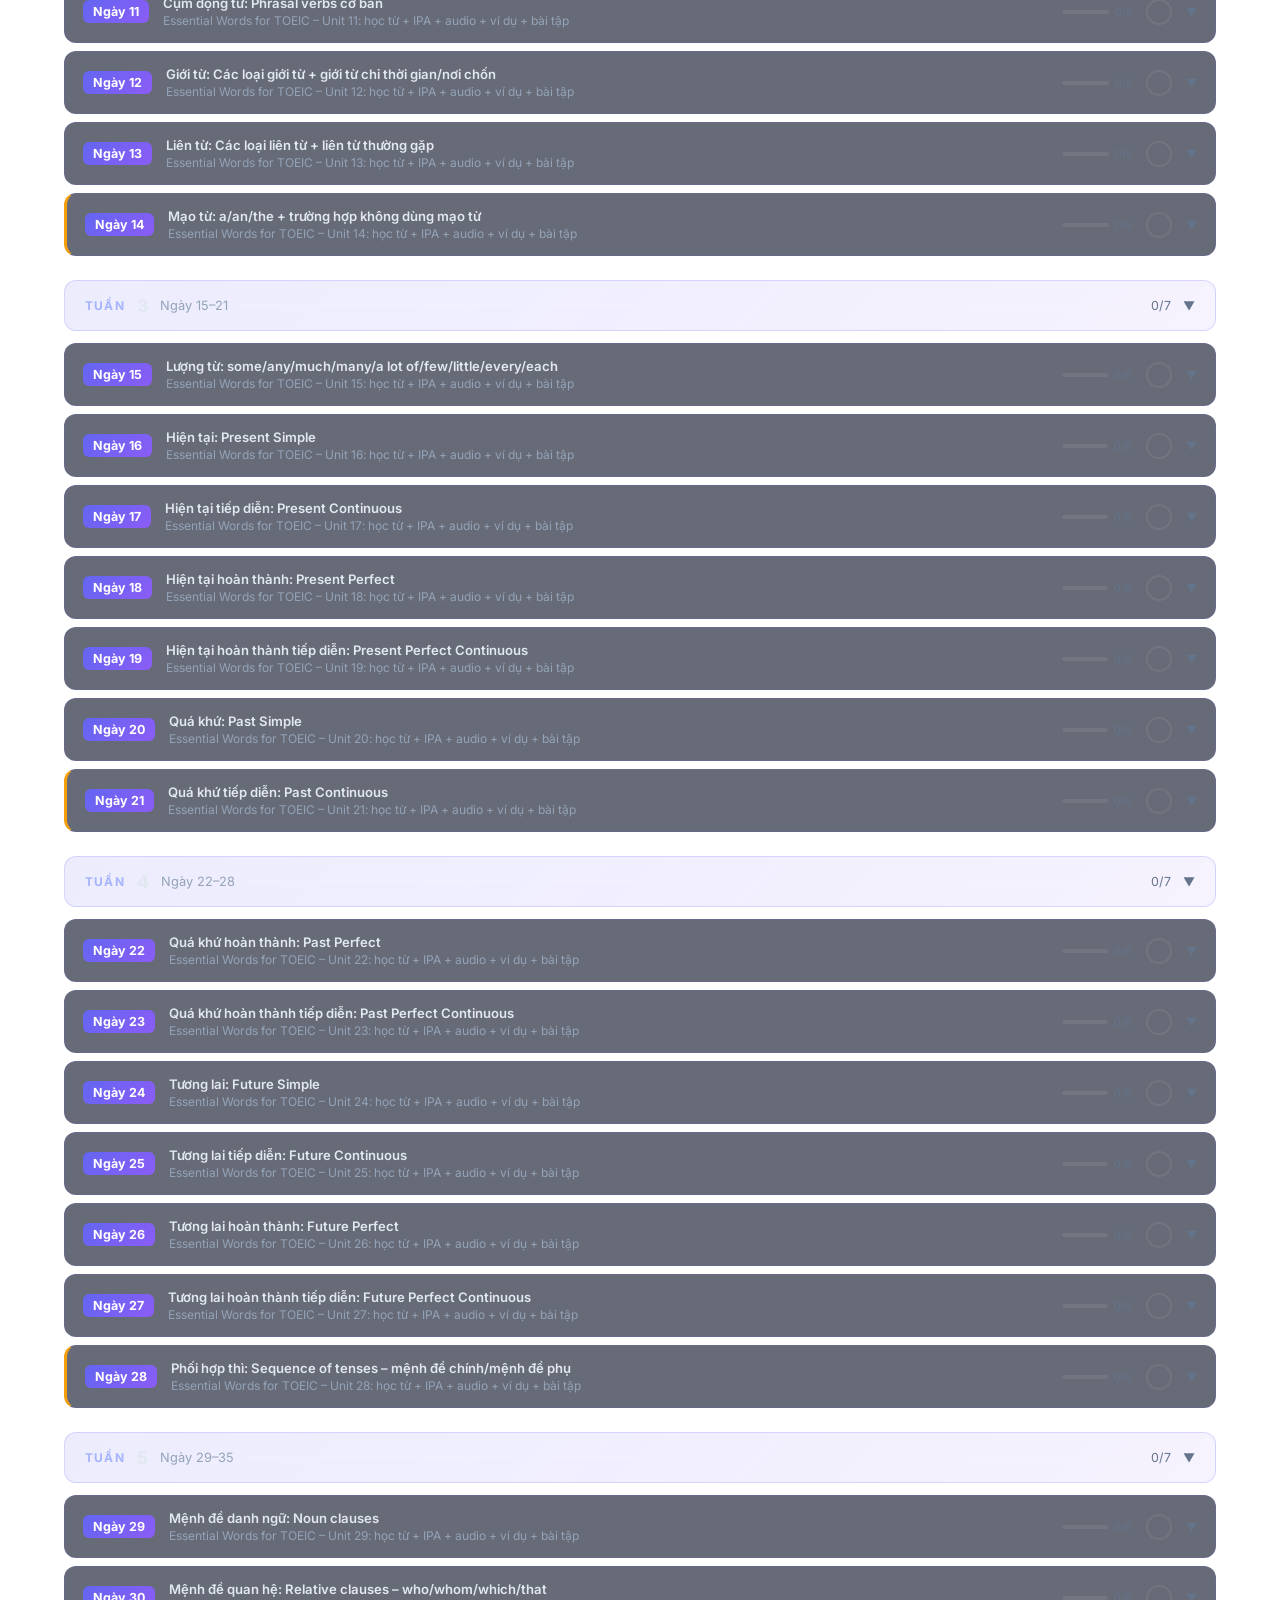
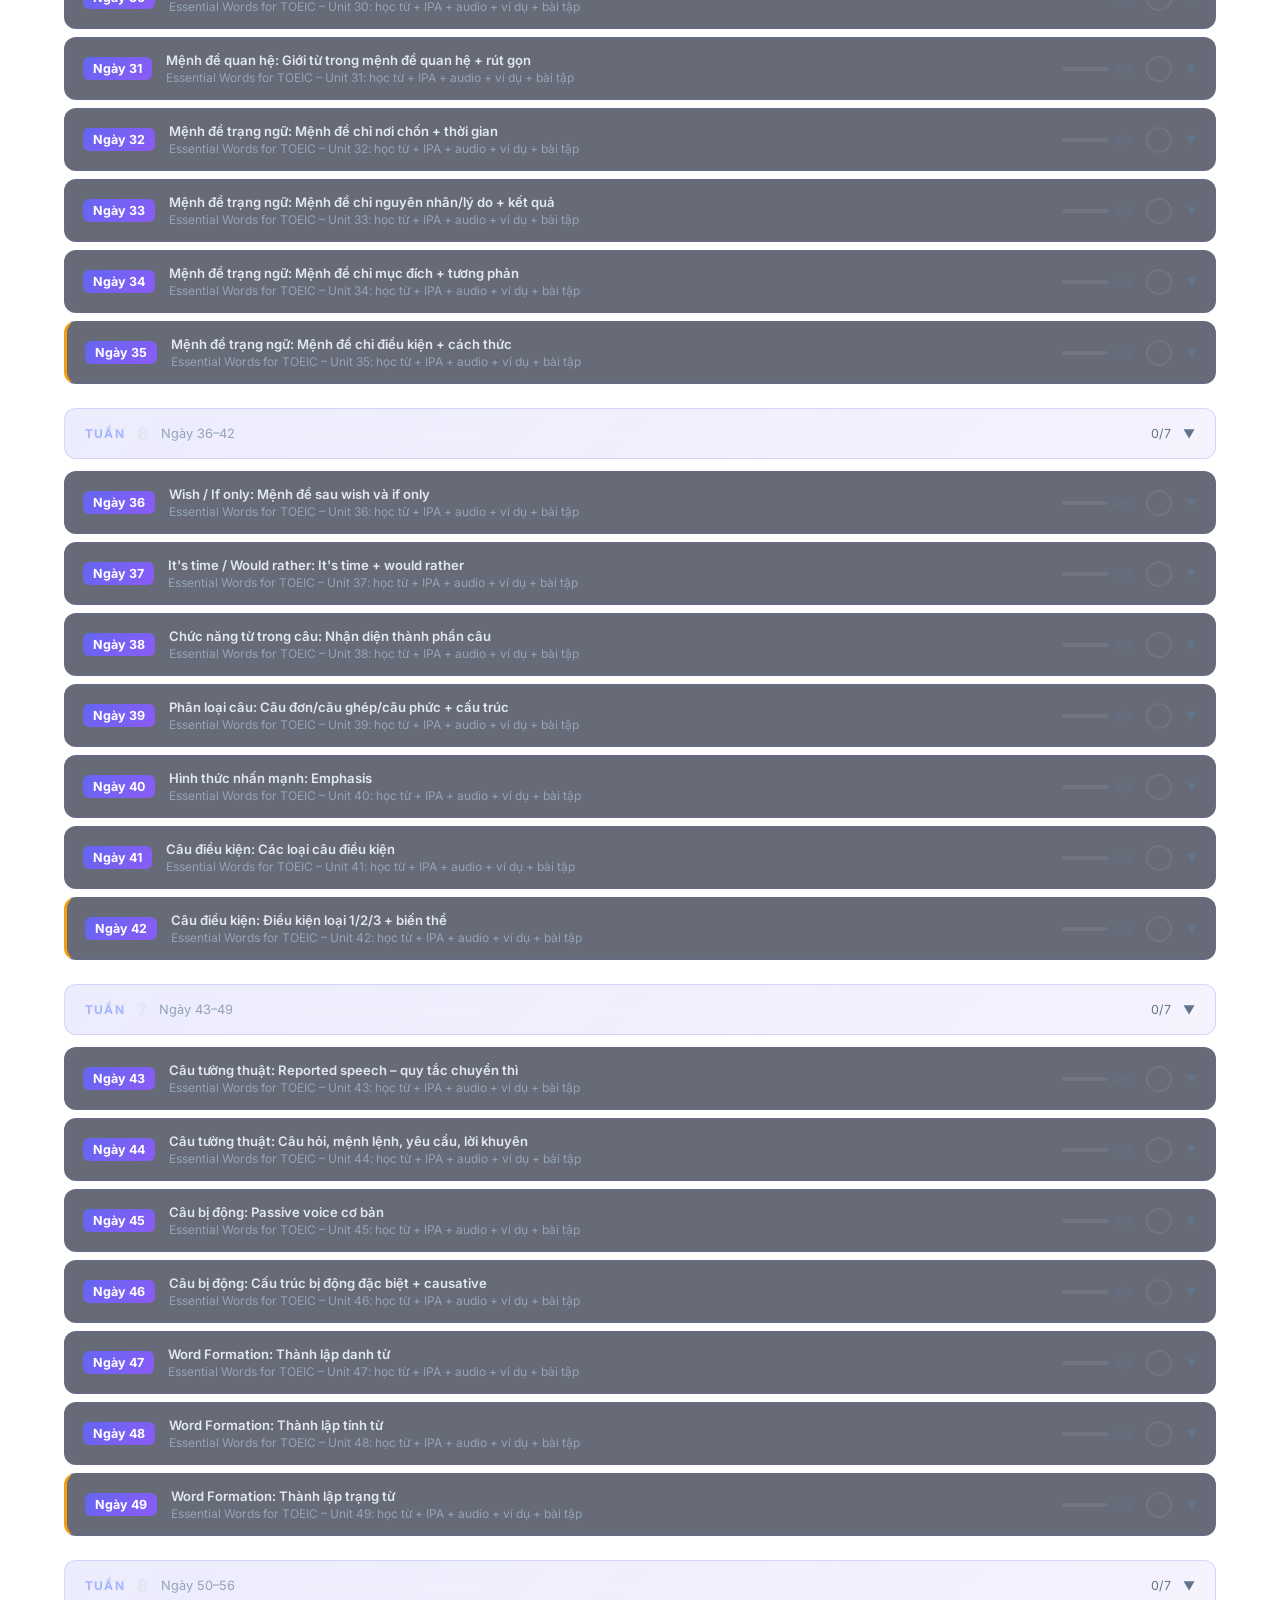
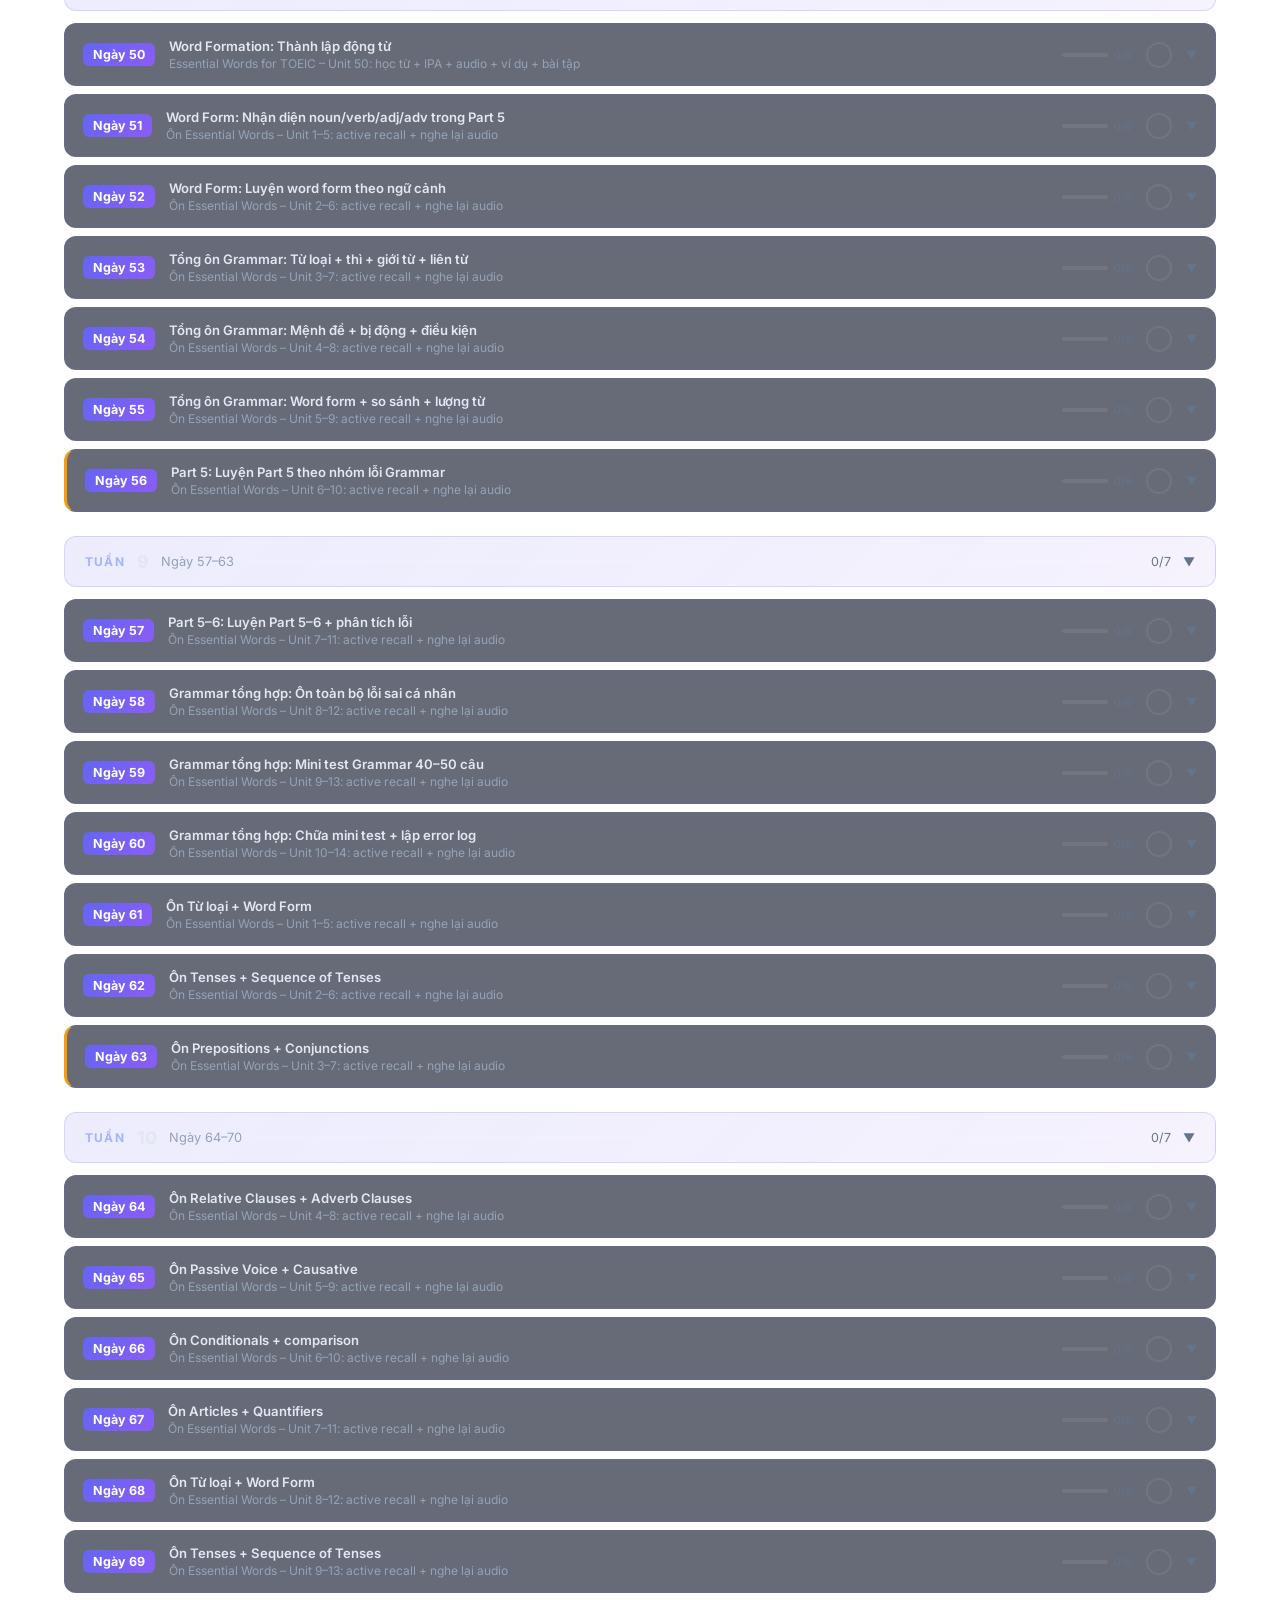
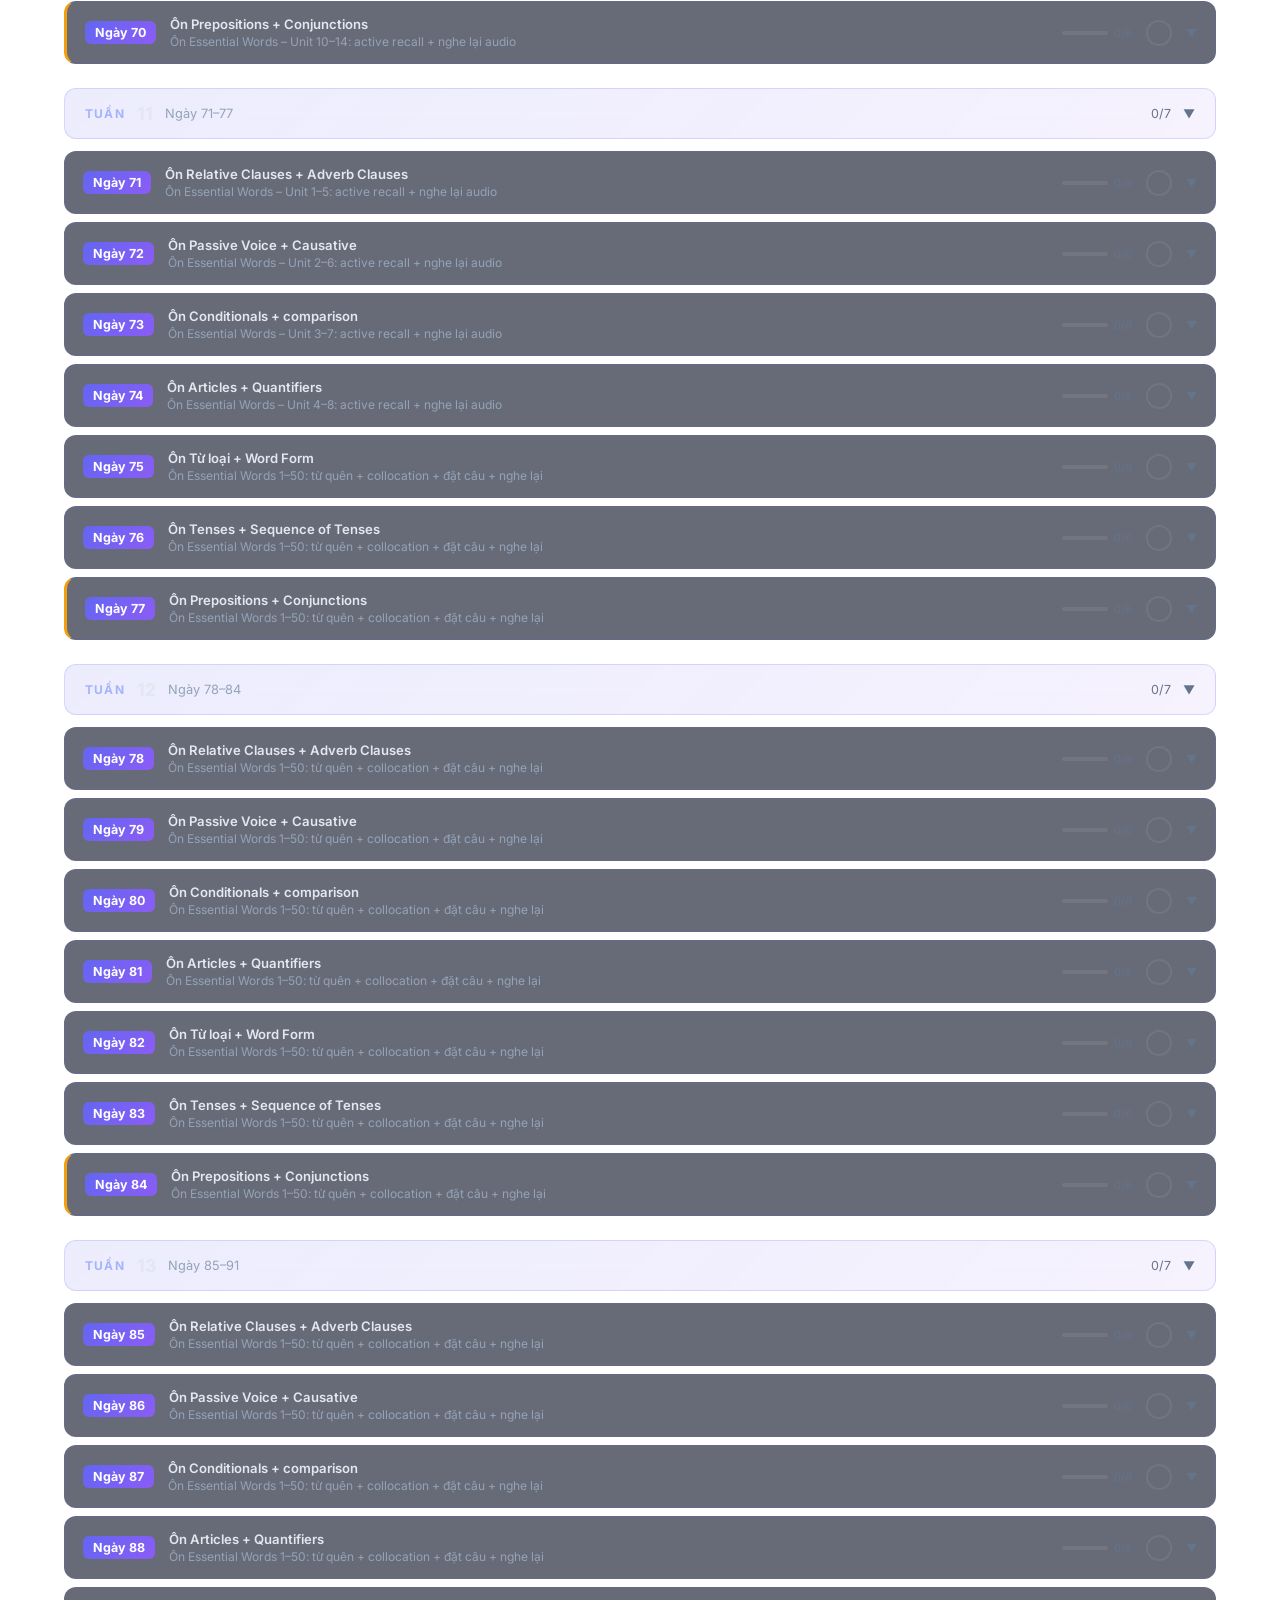
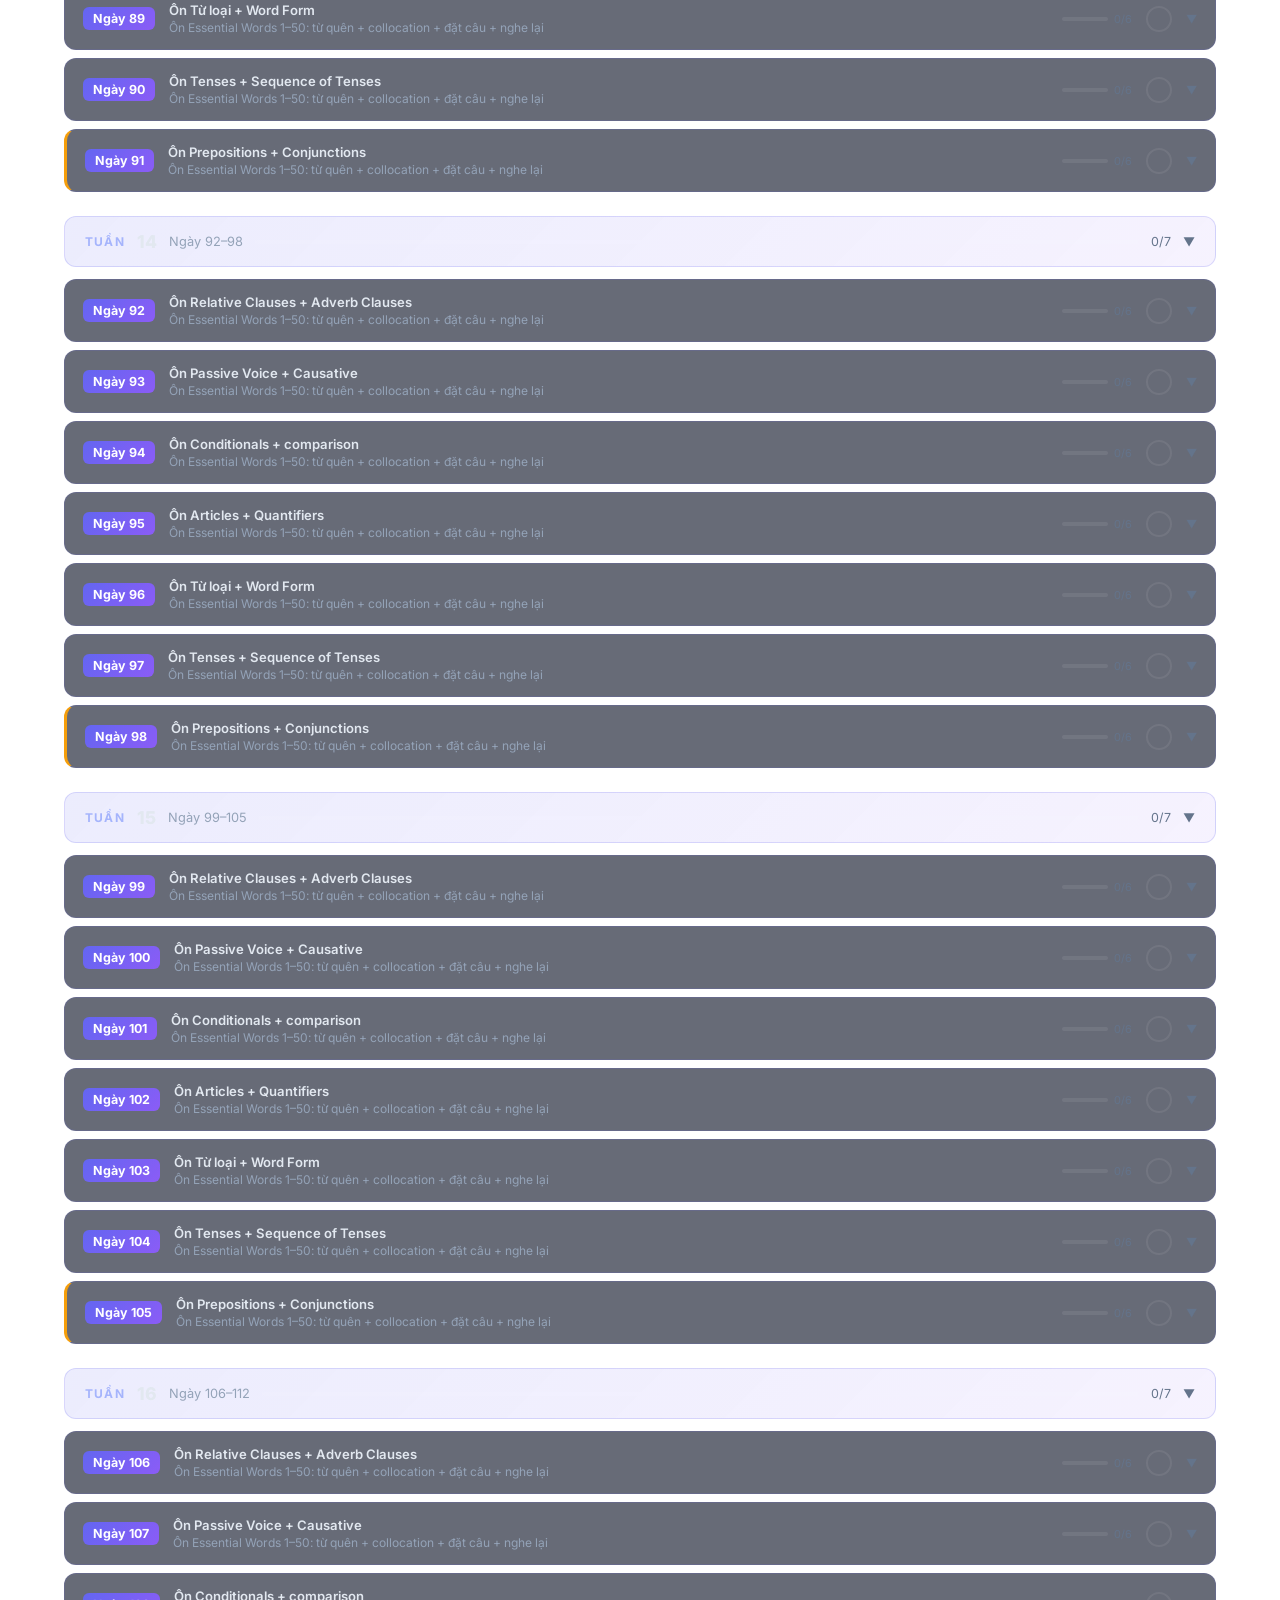
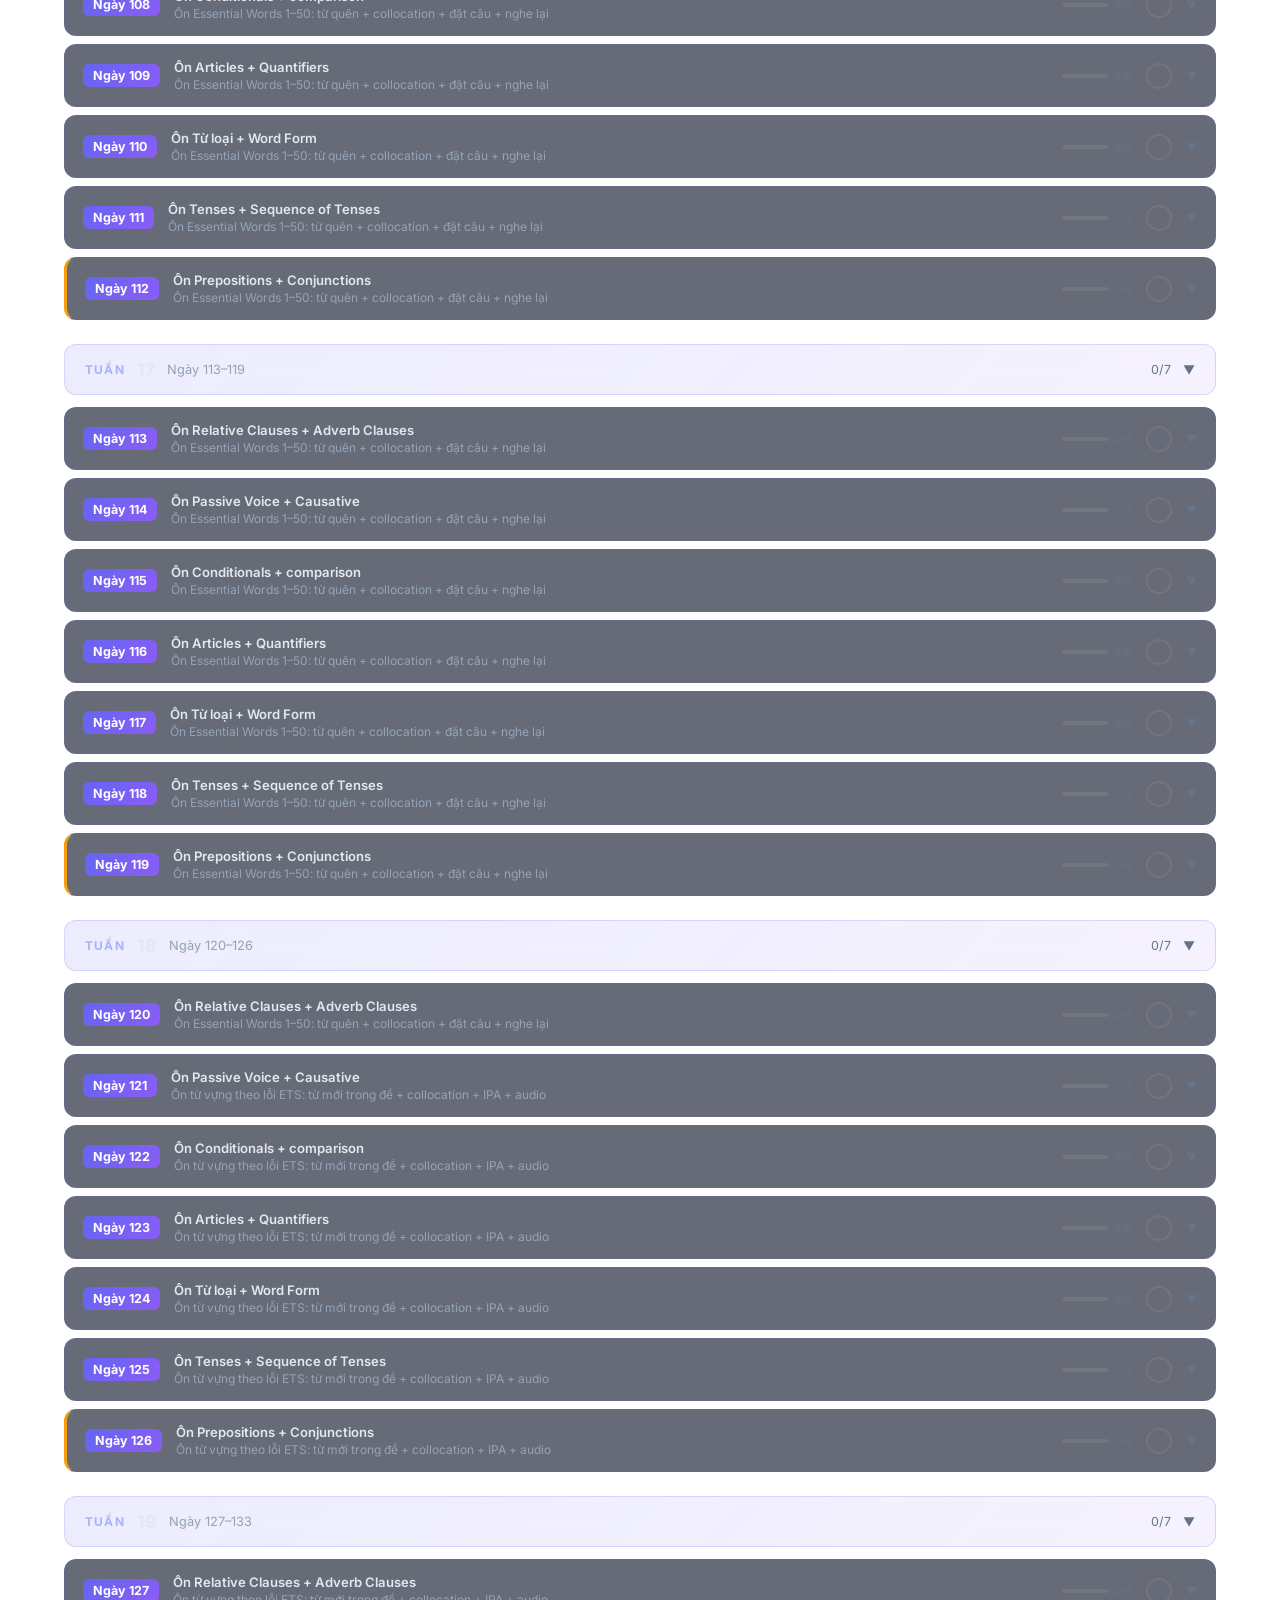
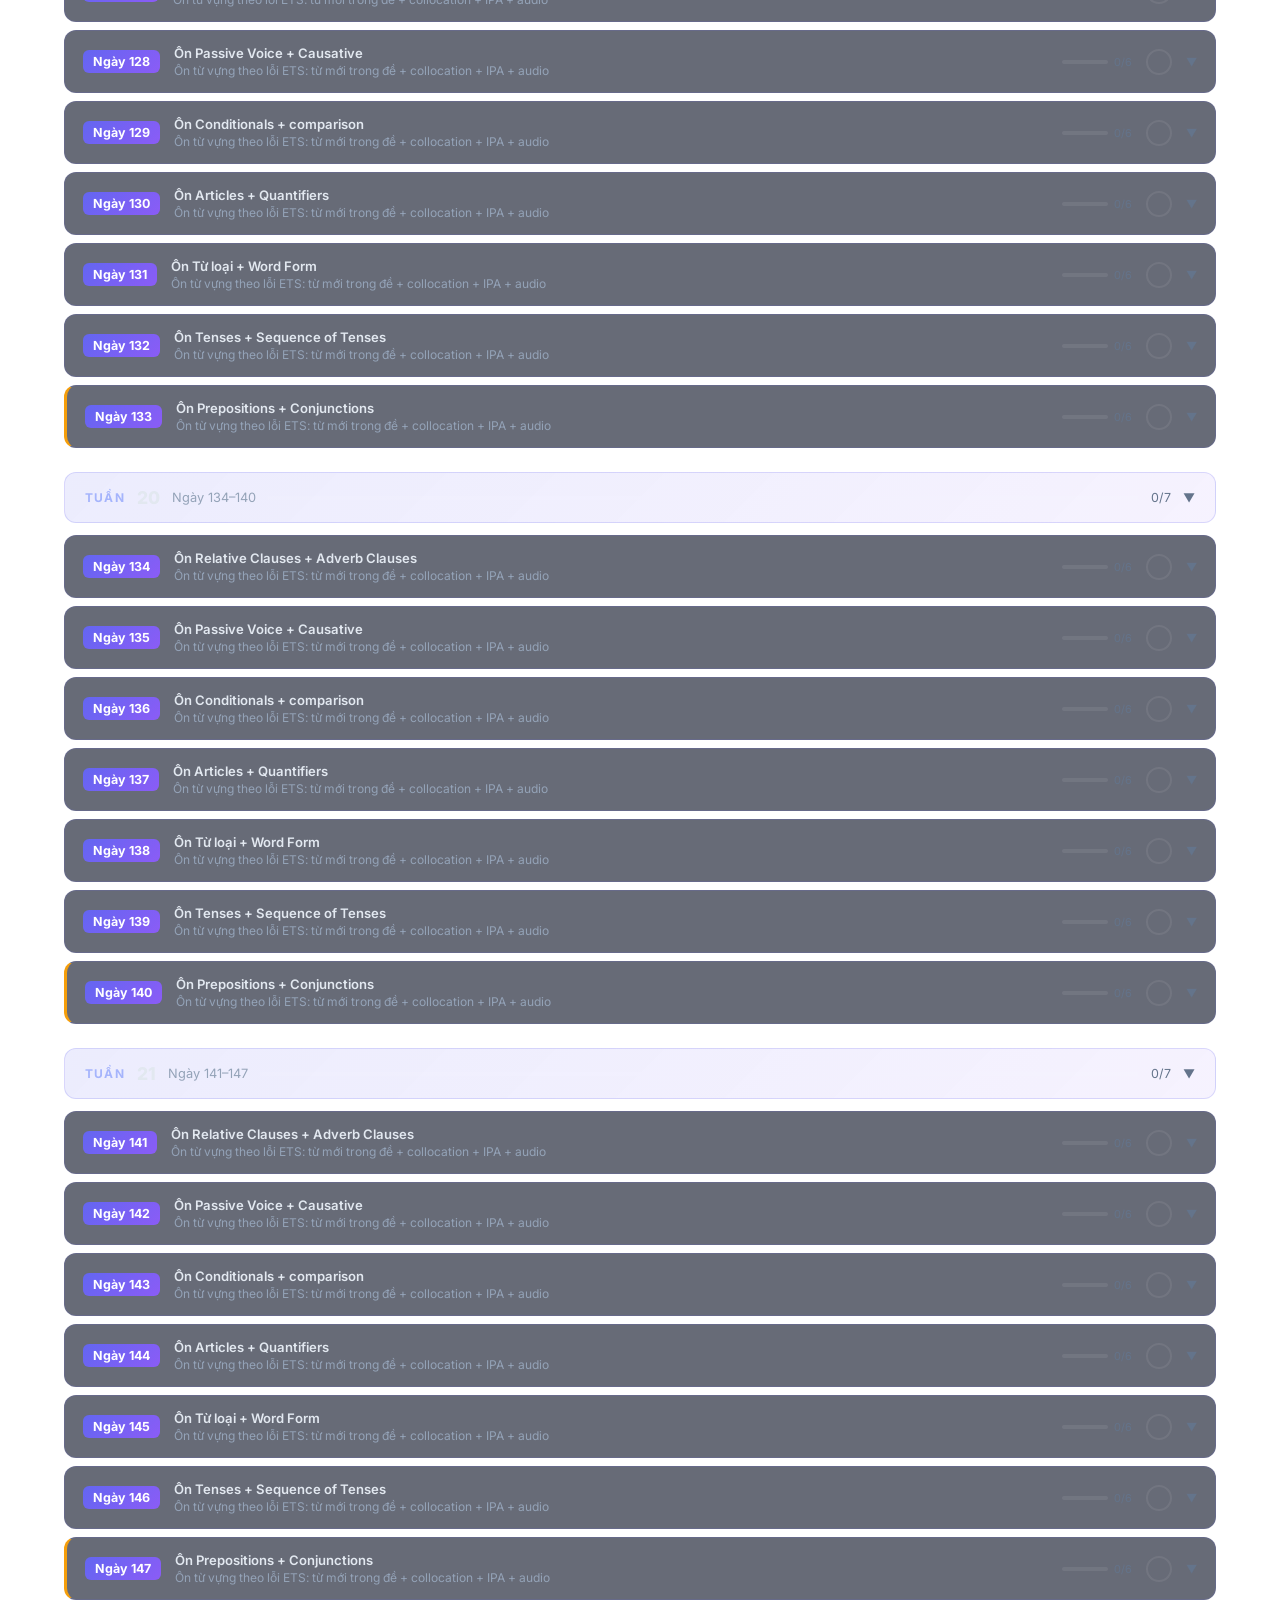
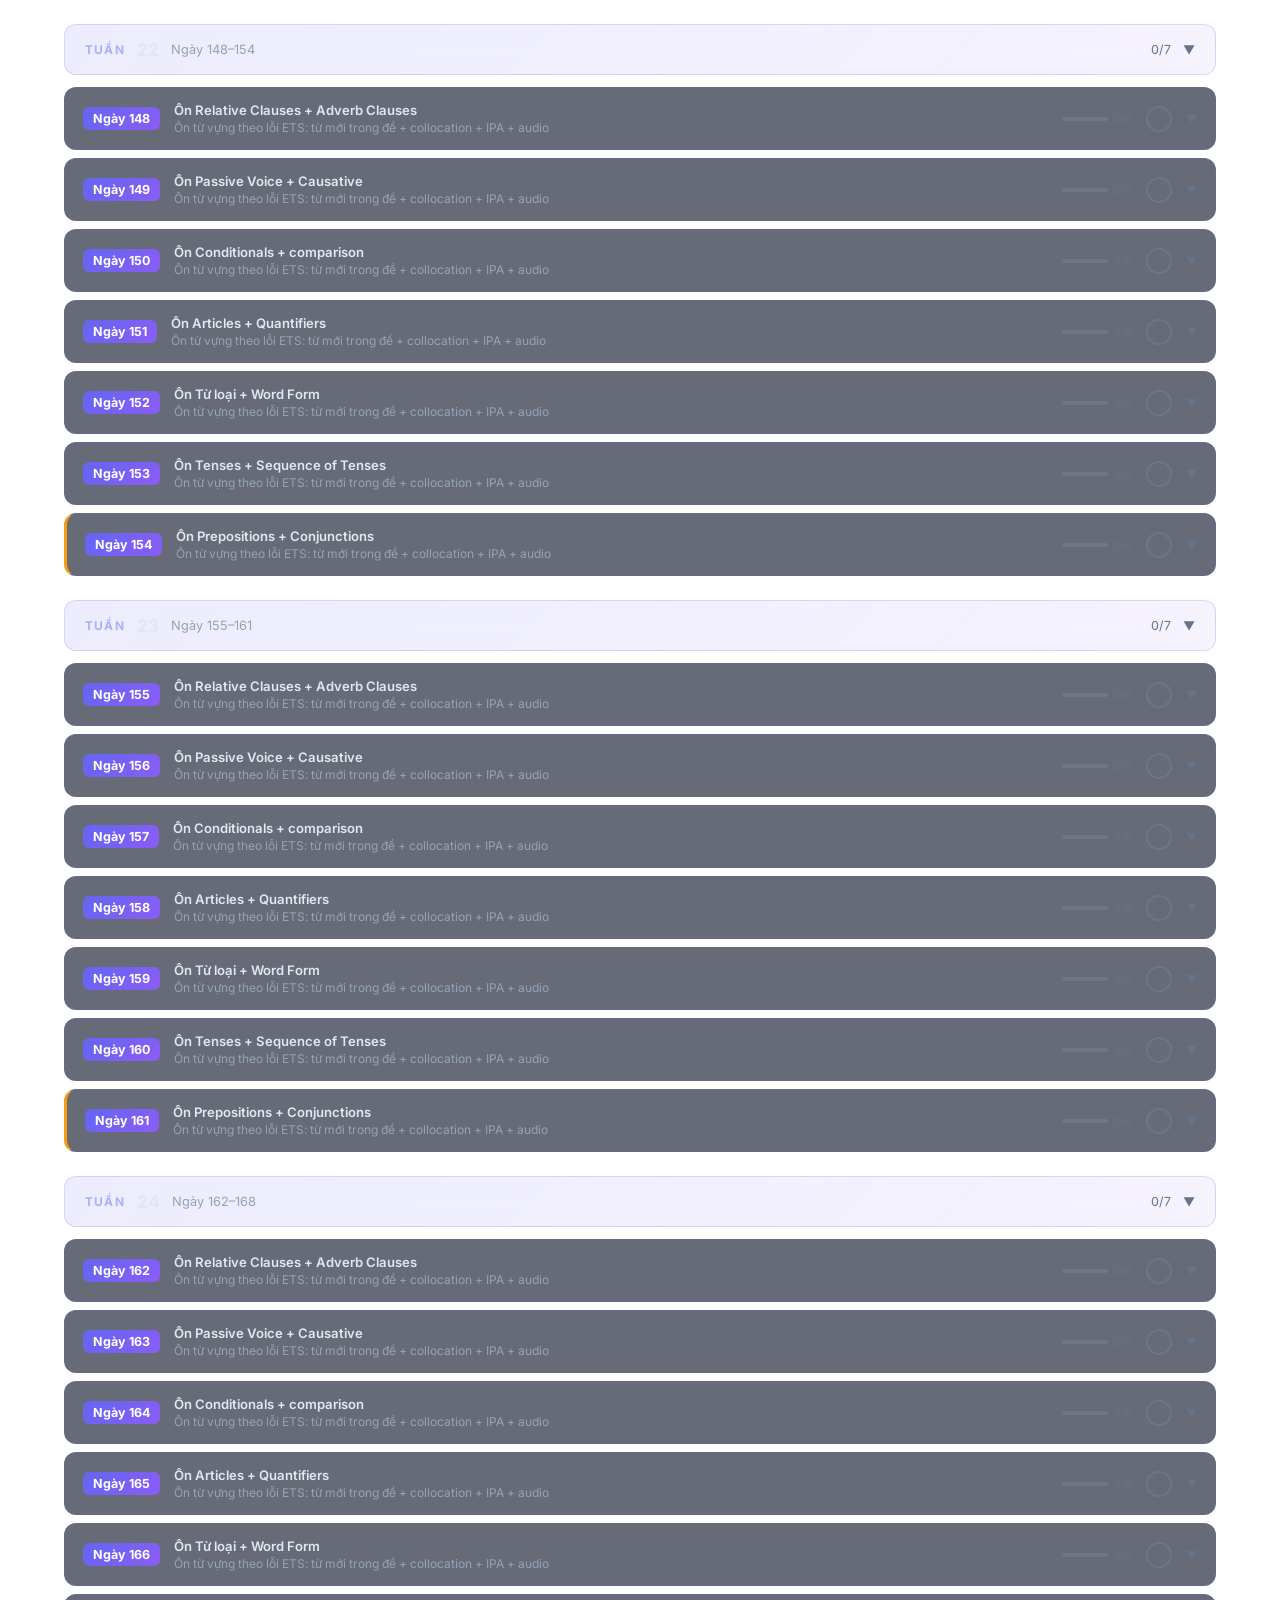
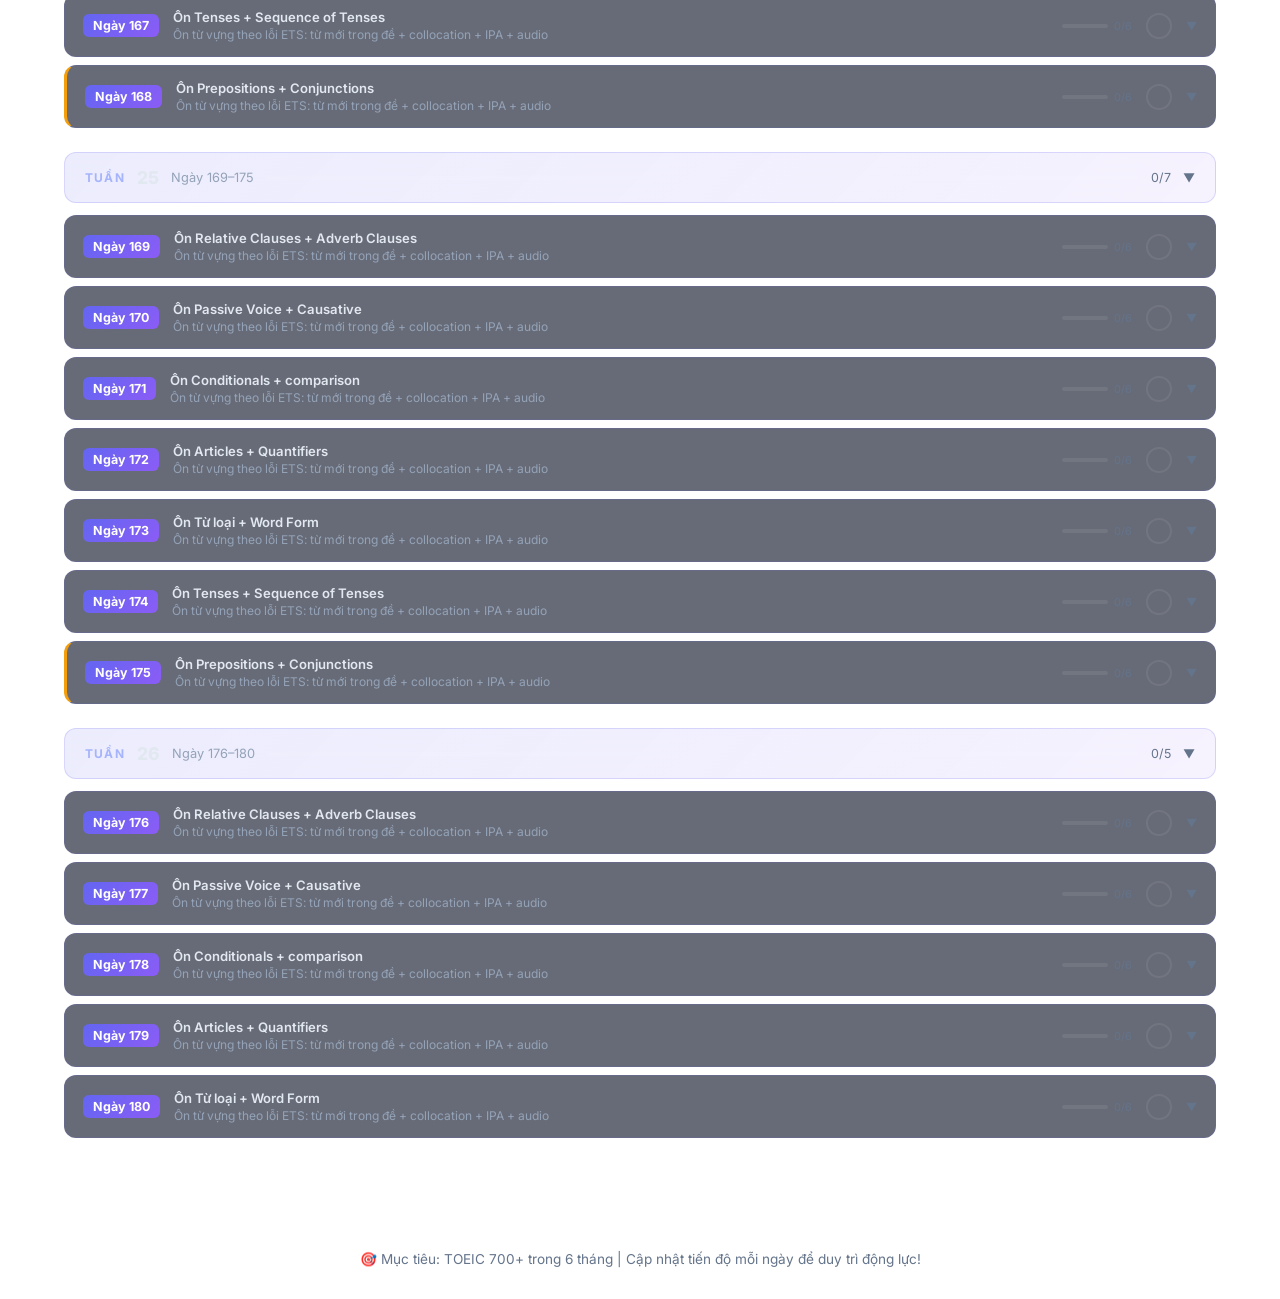
==== commit e026c404: "Add Firebase sync & YouTube link manager" ====
--- a/index.html
+++ b/index.html
@@ -142,6 +142,9 @@
     <p>🎯 Mục tiêu: TOEIC 700+ trong 6 tháng | Cập nhật tiến độ mỗi ngày để duy trì động lực!</p>
   </footer>
 
+  <script src="https://www.gstatic.com/firebasejs/10.12.0/firebase-app-compat.js"></script>
+  <script src="https://www.gstatic.com/firebasejs/10.12.0/firebase-firestore-compat.js"></script>
+  <script src="firebase-config.js"></script>
   <script src="app.js"></script>
   <script src="bg.js"></script>
 </body>
--- a/style.css
+++ b/style.css
@@ -5,10 +5,10 @@
 *, *::before, *::after { box-sizing: border-box; margin: 0; padding: 0; }
 
 :root {
-  --bg: #0a0b14;
-  --bg2: #0f1120;
-  --bg3: #141828;
-  --card: #161c2e;
+  --bg: transparent;
+  --bg2: rgba(15, 17, 32, 0.65);
+  --bg3: rgba(20, 24, 40, 0.65);
+  --card: rgba(22, 28, 46, 0.65);
   --card-border: rgba(99,102,241,0.15);
   --accent: #6366f1;
   --accent2: #8b5cf6;
@@ -136,11 +136,12 @@
 .tab-nav {
   position: sticky;
   top: 0;
-  z-index: 100;
-  background: rgba(10,11,20,0.85);
-  backdrop-filter: blur(16px);
-  border-bottom: 1px solid rgba(255,255,255,0.06);
-  padding: 0 24px;
+  z-index: 50;
+  background: rgba(10,11,20,0.6);
+  backdrop-filter: blur(12px);
+  border-bottom: 1px solid var(--card-border);
+  box-shadow: 0 4px 20px rgba(0,0,0,0.4);
+  padding: 16px 24px;
 }
 .tab-container {
   max-width: 1200px;
@@ -184,6 +185,7 @@
   background: var(--card);
   border: 1px solid var(--card-border);
   border-radius: var(--radius-lg);
+  backdrop-filter: blur(12px);
 }
 .search-wrap {
   position: relative;
@@ -256,6 +258,7 @@
   cursor: pointer;
   user-select: none;
   transition: all var(--transition);
+  backdrop-filter: blur(12px);
 }
 .week-header:hover { border-color: rgba(99,102,241,0.4); background: linear-gradient(135deg, rgba(99,102,241,0.18), rgba(139,92,246,0.12)); }
 .week-label {
@@ -292,6 +295,7 @@
   border-radius: var(--radius);
   overflow: hidden;
   transition: all var(--transition);
+  backdrop-filter: blur(12px);
 }
 .day-card:hover { border-color: rgba(99,102,241,0.3); transform: translateX(2px); }
 .day-card.is-done { border-left: 3px solid var(--green); }
@@ -521,6 +525,7 @@
   transition: all var(--transition);
   position: relative;
   overflow: hidden;
+  backdrop-filter: blur(12px);
 }
 .grammar-card::before {
   content: '';
@@ -560,6 +565,7 @@
   grid-template-columns: auto 1fr;
   gap: 20px;
   transition: all var(--transition);
+  backdrop-filter: blur(12px);
 }
 .routine-card:hover { border-color: rgba(99,102,241,0.3); transform: translateY(-2px); }
 .routine-period-badge {
